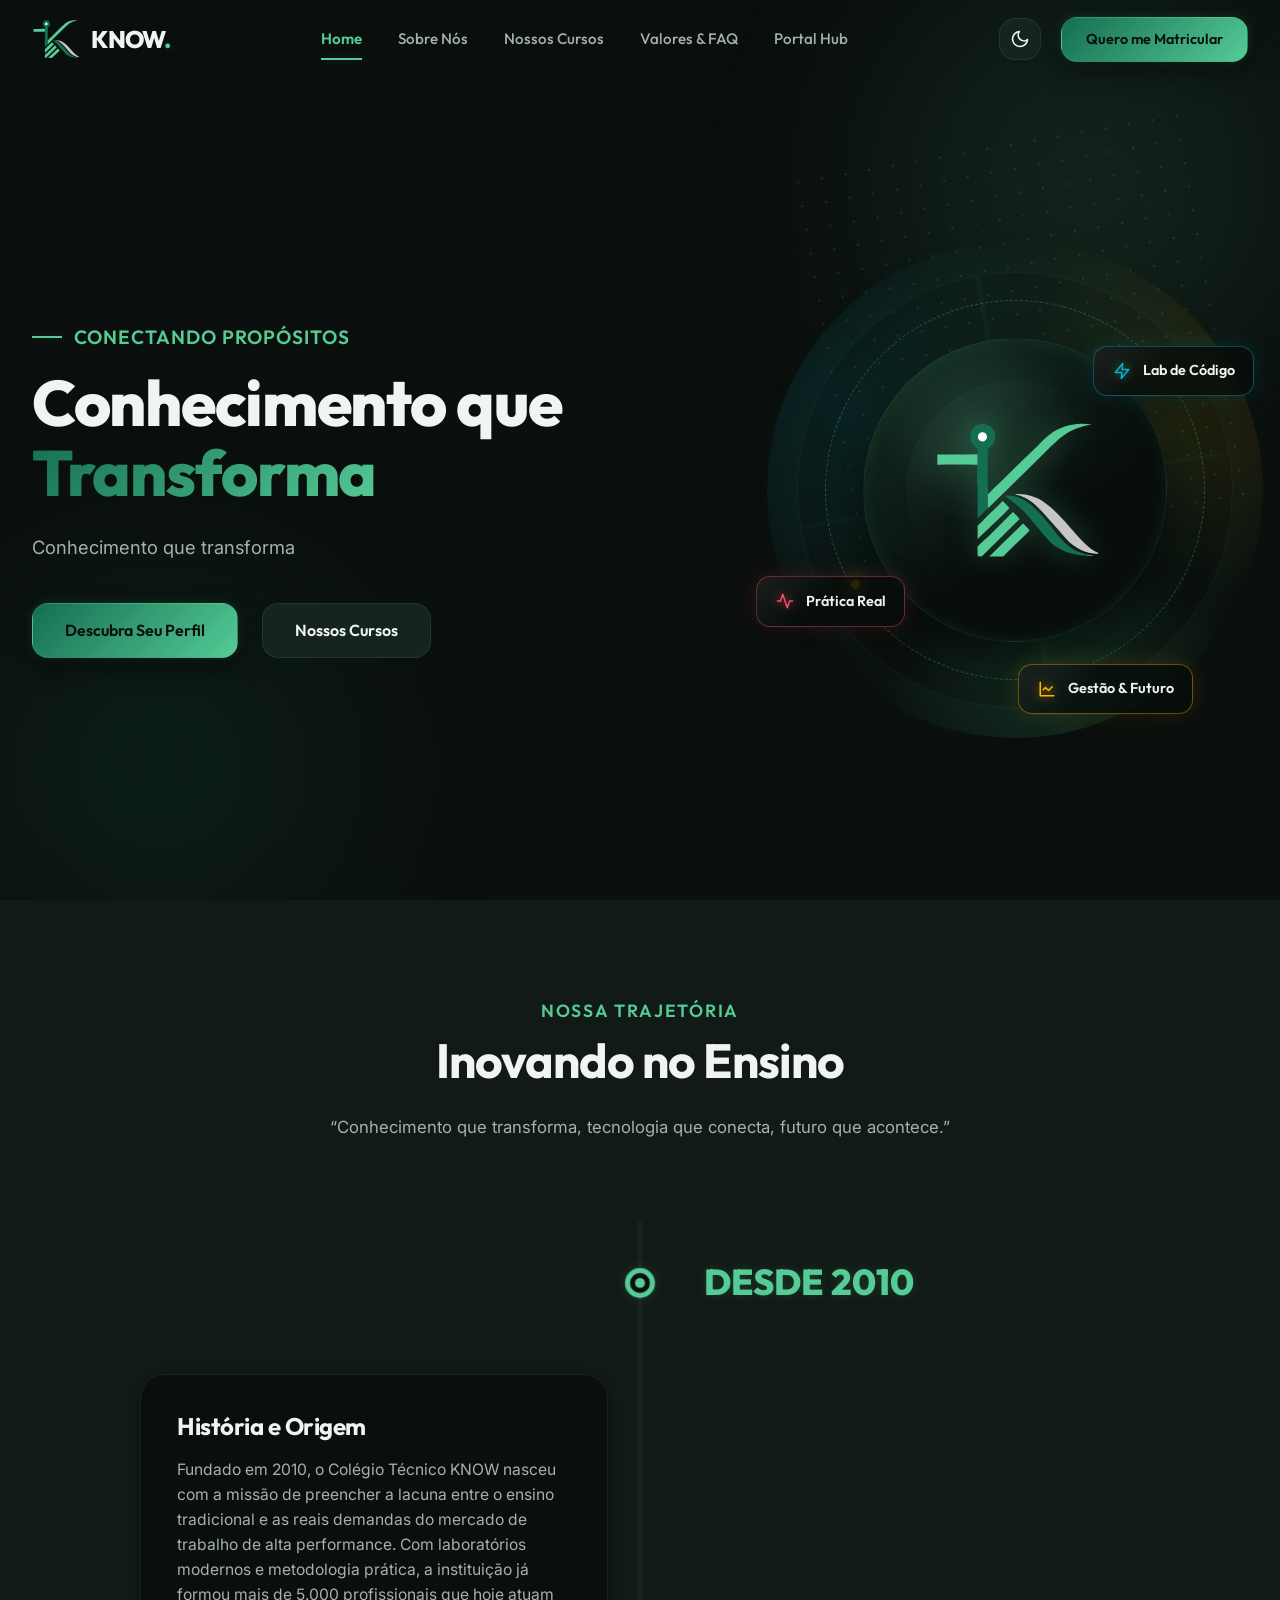
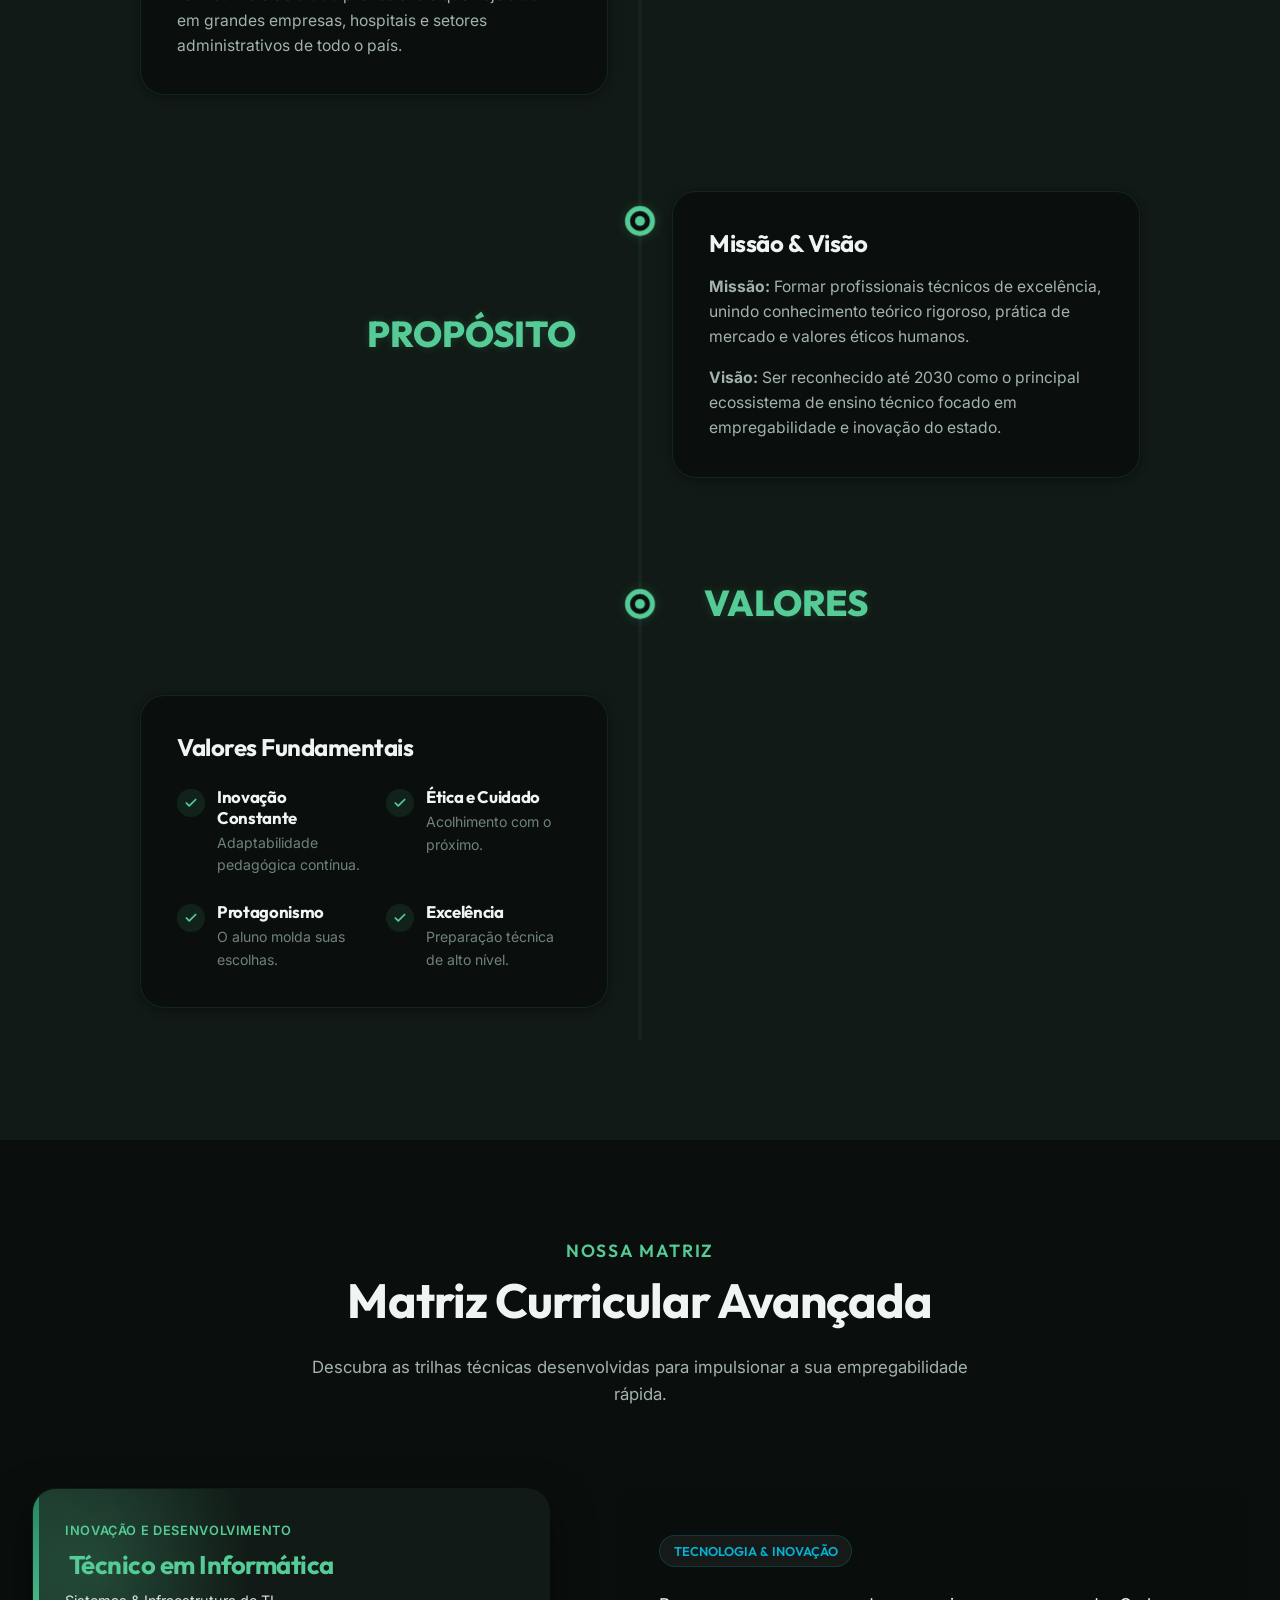
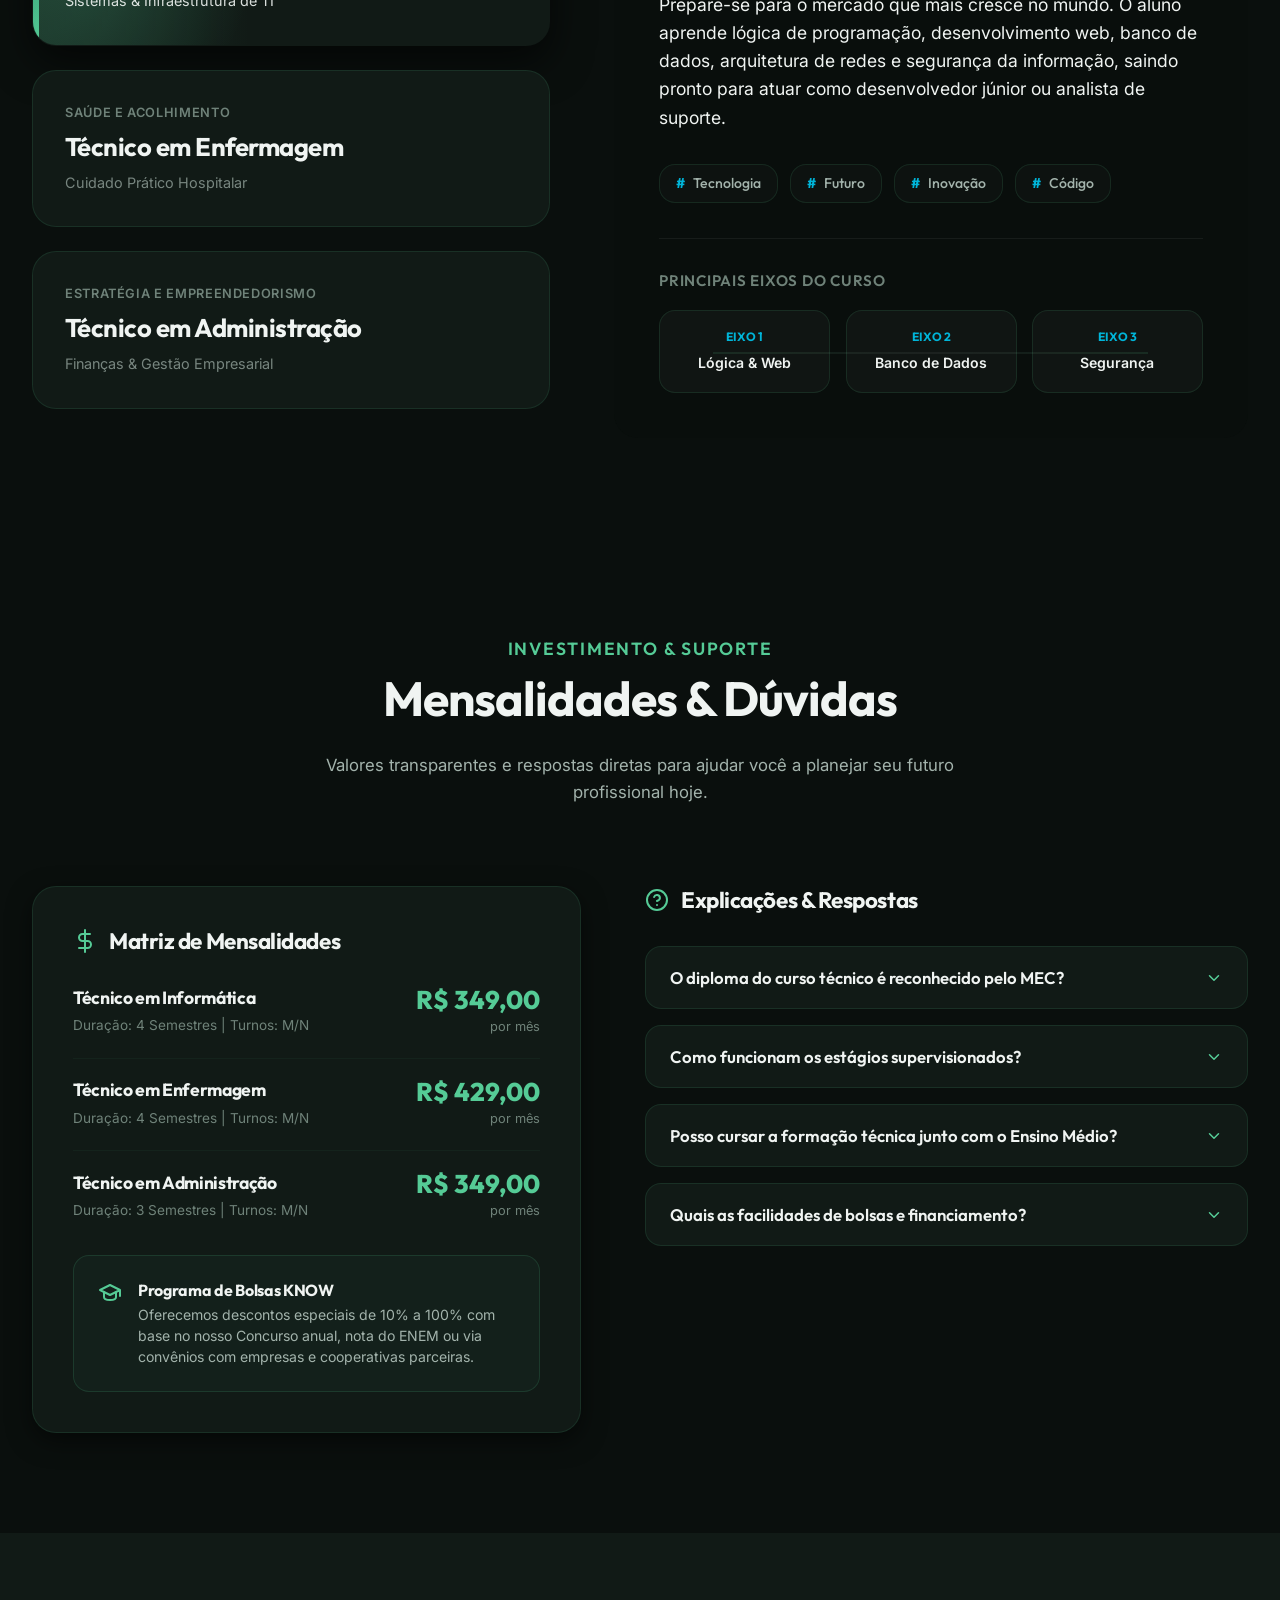
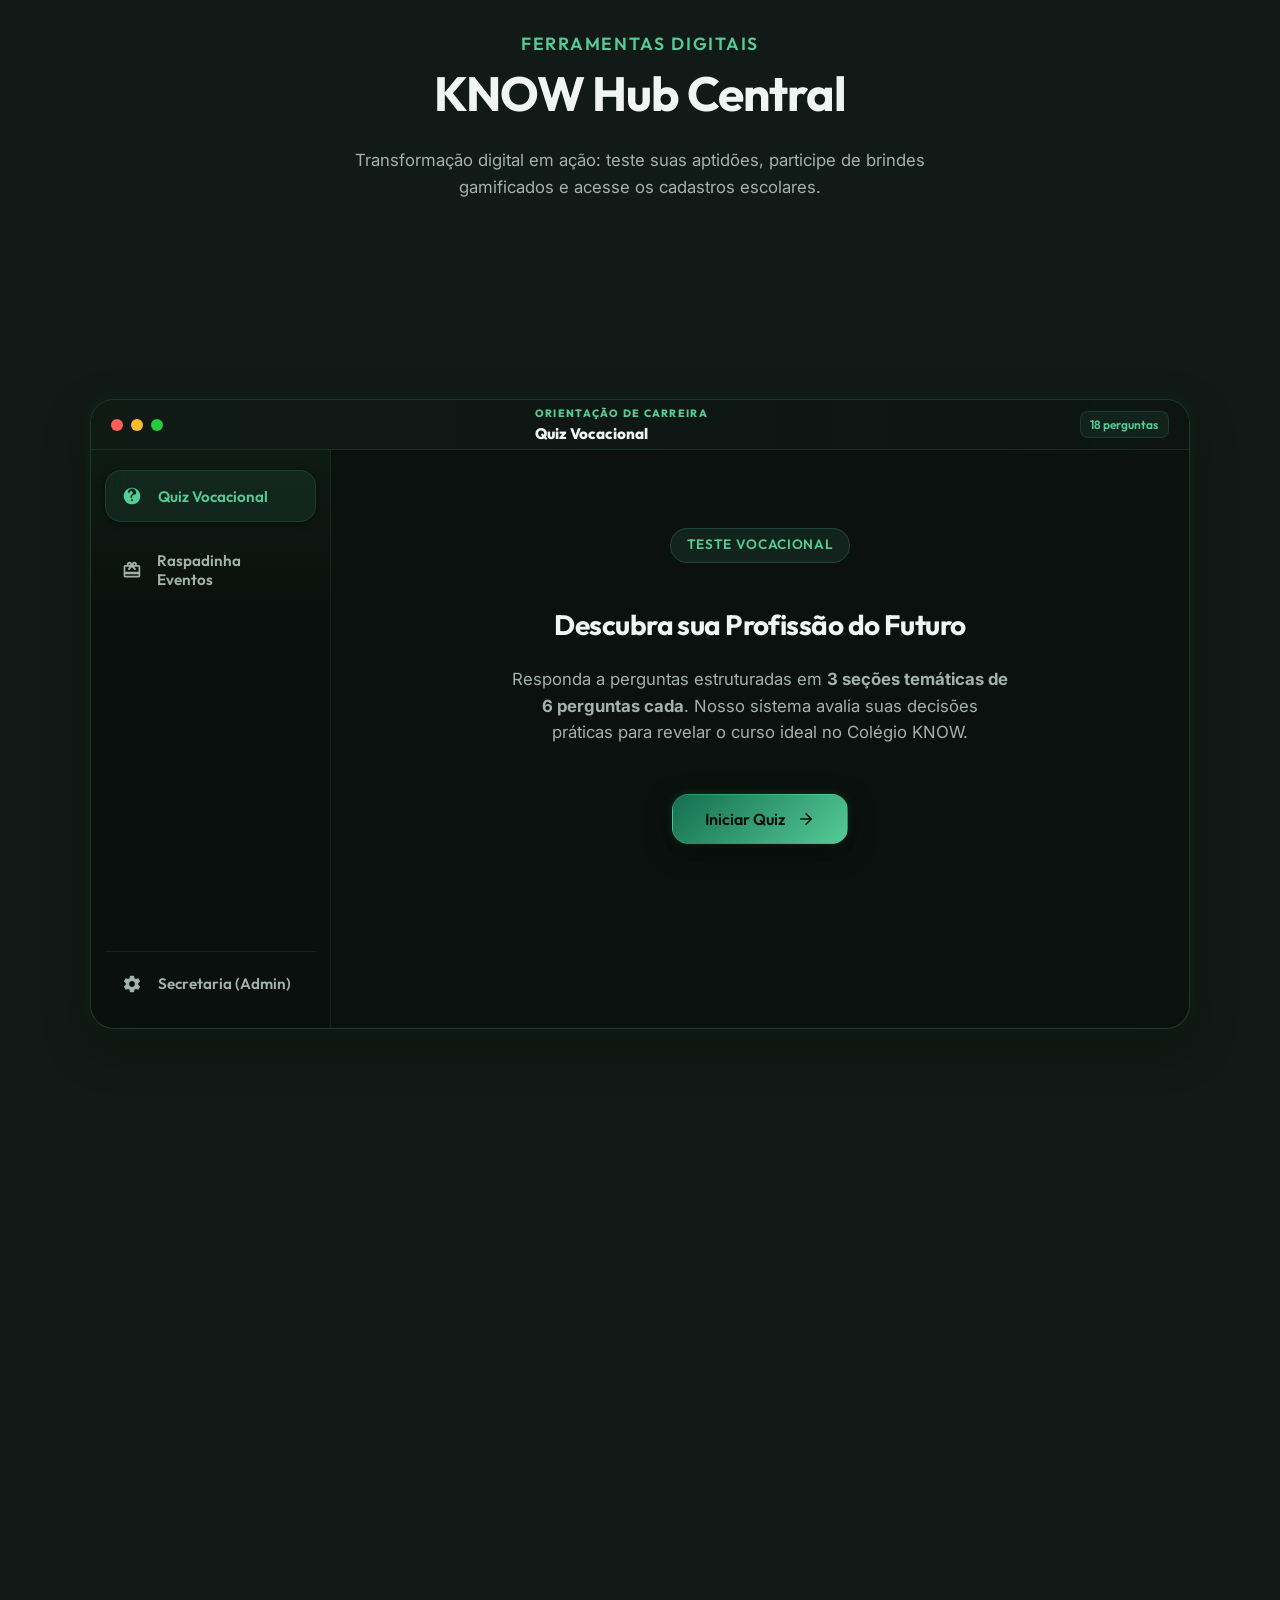
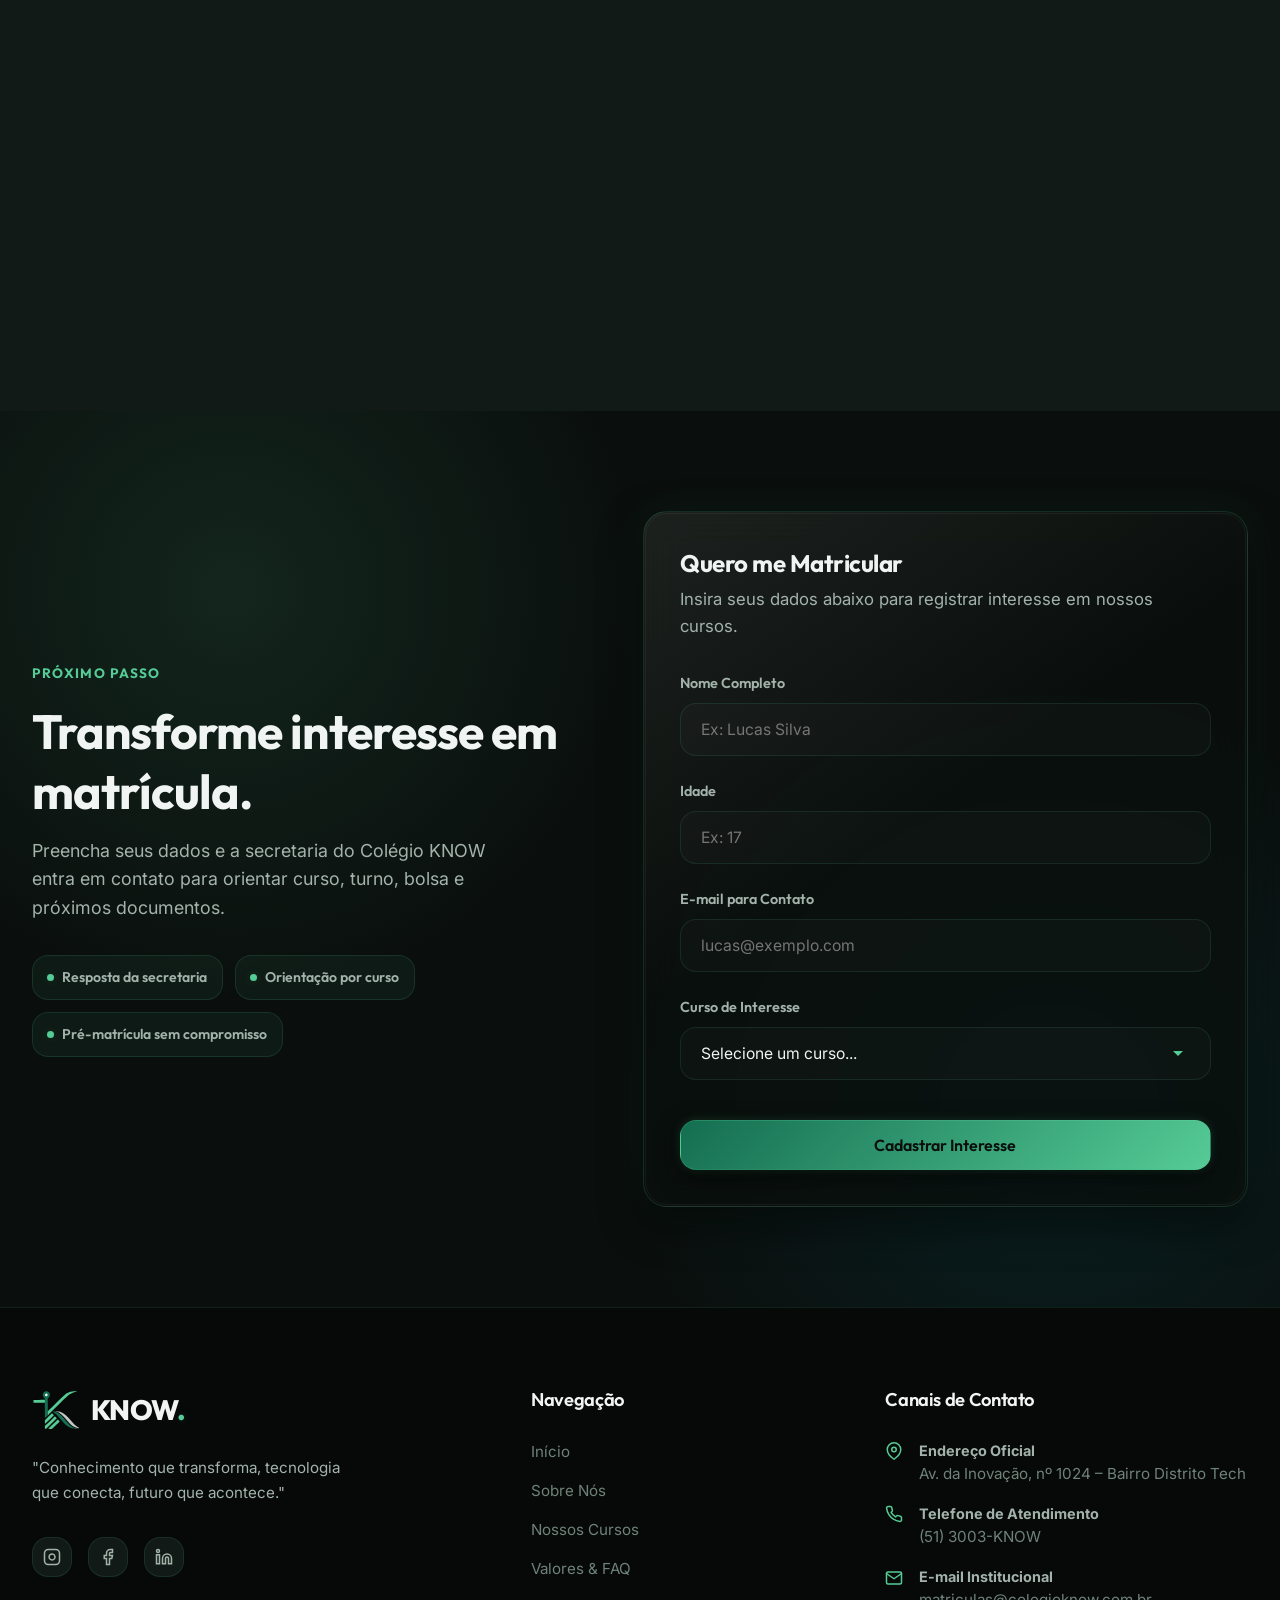
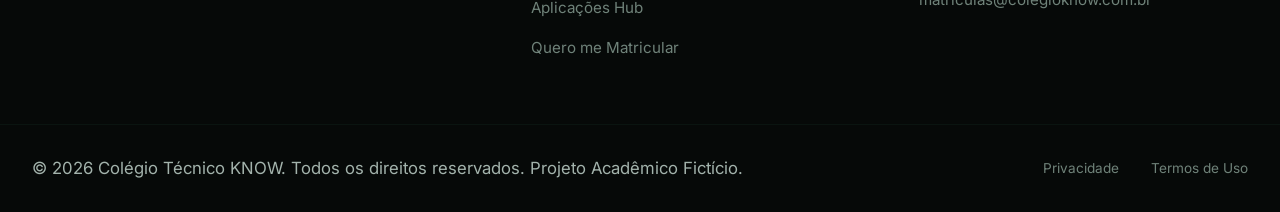
==== index.html @ 7f768388 "All working" ====
<!DOCTYPE html>
<html lang="pt-BR" data-theme="dark">
<head>
  <meta charset="UTF-8">
  <meta name="viewport" content="width=device-width, initial-scale=1.0">
  <meta name="description" content="Colégio Técnico KNOW - Conhecimento que transforma, tecnologia que conecta, futuro que acontece. Cursos técnicos em Informática, Enfermagem e Administração.">
  <link rel="icon" type="image/x-icon" href="/assets/logo-icon.svg">
  <title>Colégio Técnico KNOW | Ensino Técnico de Alta Performance</title>
  
  <!-- CSS Stylesheets -->
  <link rel="stylesheet" href="css/variables.css">
  <link rel="stylesheet" href="css/base.css">
  <link rel="stylesheet" href="css/layout.css">
  <link rel="stylesheet" href="css/courses.css">
  <link rel="stylesheet" href="css/widgets.css">
  <link rel="stylesheet" href="css/admin.css">

  <!-- Core Page Animation Helpers -->
  <style>
    /* Global scroll animation visibility utilities */
    .animate-in {
      opacity: 0;
      transform:
        translate3d(var(--reveal-x, 0), var(--reveal-y, 22px), 0)
        scale(var(--reveal-scale, 0.985));
      filter: blur(var(--reveal-blur, 5px));
      transition:
        opacity 0.85s cubic-bezier(0.16, 1, 0.3, 1),
        transform 0.85s cubic-bezier(0.16, 1, 0.3, 1),
        filter 0.85s cubic-bezier(0.16, 1, 0.3, 1);
      transition-delay: var(--reveal-delay, 0s);
      will-change: opacity, transform, filter;
    }
    .animate-in.fade-visible {
      opacity: 1;
      transform: translate3d(0, 0, 0) scale(1);
      filter: blur(0);
    }

    .courses-header,
    .finance-header,
    .hub-header,
    .about-header {
      --reveal-y: 18px;
      --reveal-blur: 4px;
    }

    .courses-nav-list,
    .tuition-card {
      --reveal-x: -26px;
      --reveal-y: 10px;
      --reveal-delay: 0.08s;
    }

    .courses-display,
    .faq-wrapper {
      --reveal-x: 26px;
      --reveal-y: 10px;
      --reveal-delay: 0.16s;
      --reveal-scale: 0.975;
    }

    .dashboard-window {
      --reveal-y: 32px;
      --reveal-scale: 0.975;
      --reveal-delay: 0.12s;
    }

    .enrollment-copy {
      --reveal-x: -24px;
      --reveal-y: 12px;
    }

    .enrollment-card {
      --reveal-x: 24px;
      --reveal-y: 12px;
      --reveal-delay: 0.12s;
      --reveal-scale: 0.975;
    }

    .fade-visible.courses-nav-list .courses-nav-item,
    .fade-visible.faq-wrapper .faq-item,
    .fade-visible.tuition-card .tuition-item,
    .fade-visible.dashboard-window .sidebar-btn {
      animation: revealChildItem 0.72s cubic-bezier(0.16, 1, 0.3, 1) both;
    }

    .fade-visible.courses-nav-list .courses-nav-item:nth-child(2),
    .fade-visible.faq-wrapper .faq-item:nth-of-type(2),
    .fade-visible.tuition-card .tuition-item:nth-child(2),
    .fade-visible.dashboard-window .sidebar-btn:nth-child(2) {
      animation-delay: 0.08s;
    }

    .fade-visible.courses-nav-list .courses-nav-item:nth-child(3),
    .fade-visible.faq-wrapper .faq-item:nth-of-type(3),
    .fade-visible.tuition-card .tuition-item:nth-child(3),
    .fade-visible.dashboard-window .sidebar-btn:nth-child(3) {
      animation-delay: 0.16s;
    }

    .fade-visible.faq-wrapper .faq-item:nth-of-type(4),
    .fade-visible.dashboard-window .sidebar-btn:nth-child(4) {
      animation-delay: 0.24s;
    }

    .fade-visible.tuition-card .scholarship-box,
    .fade-visible.dashboard-window .dashboard-canvas {
      animation: revealChildPanel 0.78s cubic-bezier(0.16, 1, 0.3, 1) 0.2s both;
    }

    @keyframes revealChildItem {
      from {
        opacity: 0;
        transform: translateY(14px);
        filter: blur(3px);
      }
      to {
        opacity: 1;
        transform: translateY(0);
        filter: blur(0);
      }
    }

    @keyframes revealChildPanel {
      from {
        opacity: 0;
        transform: translateY(18px) scale(0.985);
        filter: blur(4px);
      }
      to {
        opacity: 1;
        transform: translateY(0) scale(1);
        filter: blur(0);
      }
    }

    @media (prefers-reduced-motion: reduce) {
      .animate-in,
      .fade-visible.courses-nav-list .courses-nav-item,
      .fade-visible.faq-wrapper .faq-item,
      .fade-visible.tuition-card .tuition-item,
      .fade-visible.dashboard-window .sidebar-btn,
      .fade-visible.tuition-card .scholarship-box,
      .fade-visible.dashboard-window .dashboard-canvas {
        animation: none;
        transition: none;
        opacity: 1;
        transform: none;
        filter: none;
      }
    }
    
    /* Global course panel transition styling */
    .course-pane {
      display: none;
    }
    .course-pane.active {
      display: flex;
    }
  </style>
</head>
<body>

  <!-- ==========================================================================
       HEADER & NAVIGATION
       ========================================================================== -->
  <header class="header" id="main-header">
    <div class="container">
      <a class="logo" href="#home" id="nav-brand-logo">
        <img src="assets/logo-icon.svg" alt="Ícone Colégio KNOW" id="logo-icon-img">
        <span class="logo-text">KNOW<span>.</span></span>
      </a>
      
      <!-- Mobile menu trigger -->
      <div class="menu-btn" id="menu-btn" aria-label="Abrir Menu">
        <span></span>
        <span></span>
        <span></span>
      </div>

      <nav class="nav-menu" id="nav-menu">
        <a class="nav-link active" href="#home" id="link-home">Home</a>
        <a class="nav-link" href="#sobre" id="link-sobre">Sobre Nós</a>
        <a class="nav-link" href="#cursos" id="link-cursos">Nossos Cursos</a>
        <a class="nav-link" href="#financeiro" id="link-financeiro">Valores & FAQ</a>
        <a class="nav-link" href="#hub" id="link-hub">Portal Hub</a>
      </nav>

      <div class="nav-actions">
        <button class="theme-toggle" id="theme-toggle" title="Alternar Tema" aria-label="Alternar Tema Escuro e Claro">
          <!-- Sun Icon -->
          <svg class="sun-icon" width="20" height="20" viewBox="0 0 24 24" fill="none" stroke="currentColor" stroke-width="2" stroke-linecap="round" stroke-linejoin="round"><circle cx="12" cy="12" r="5"></circle><line x1="12" y1="1" x2="12" y2="3"></line><line x1="12" y1="21" x2="12" y2="23"></line><line x1="4.22" y1="4.22" x2="5.64" y2="5.64"></line><line x1="18.36" y1="18.36" x2="19.78" y2="19.78"></line><line x1="1" y1="12" x2="3" y2="12"></line><line x1="21" y1="12" x2="23" y2="12"></line><line x1="4.22" y1="19.78" x2="5.64" y2="18.36"></line><line x1="18.36" y1="5.64" x2="19.78" y2="4.22"></line></svg>
          <!-- Moon Icon -->
          <svg class="moon-icon" width="20" height="20" viewBox="0 0 24 24" fill="none" stroke="currentColor" stroke-width="2" stroke-linecap="round" stroke-linejoin="round"><path d="M21 12.79A9 9 0 1 1 11.21 3 7 7 0 0 0 21 12.79z"></path></svg>
        </button>
        <a class="btn btn-primary" href="#matricula" id="btn-header-cta" style="padding: 0.65rem 1.5rem; font-size: 0.9rem;">
          <span>Quero me Matricular</span>
        </a>
      </div>
    </div>
  </header>

  <main>
    <!-- ==========================================================================
         HOME (HERO BANNER)
         ========================================================================== -->
    <section class="hero-section" id="home">
      <div class="hero-bg">
        <div class="hero-glow-1"></div>
        <div class="hero-glow-2"></div>
        <div class="hero-grid"></div>
      </div>

      <div class="container hero-container">
        <div class="hero-content">
          <div class="hero-slogan">CONECTANDO PROPÓSITOS</div>
          <h1 class="hero-title">
            Conhecimento que <span class="text-gradient">Transforma</span>
          </h1>
          <p class="hero-description">
            <span id="hero-typing-text">Conhecimento que transforma...</span>
          </p>
          <div class="hero-actions">
            <a class="btn btn-primary" href="#hub" id="hero-btn-primary">
              <span>Descubra Seu Perfil</span>
            </a>
            <a class="btn btn-secondary" href="#cursos" id="hero-btn-secondary">
              <span>Nossos Cursos</span>
            </a>
          </div>
        </div>

        <div class="hero-graphic">
          <div class="hero-graphic-shell">
            <div class="hero-orbit-ring ring-outer"></div>
            <div class="hero-orbit-ring ring-inner"></div>
            <span class="hero-orbit-dot dot-3"></span>
            <div class="hero-graphic-circle"></div>
            <div class="hero-graphic-core">
              <img src="assets/logo-icon.svg" alt="Símbolo Colégio KNOW" id="hero-core-logo">
            </div>
            <!-- Floating Tech tags -->
            <div class="hero-floating-badge badge-1">
              <svg width="18" height="18" viewBox="0 0 24 24" fill="none" stroke="var(--brand-mint)" stroke-width="2" stroke-linecap="round" stroke-linejoin="round" style="filter: drop-shadow(0 0 4px rgba(85,203,150,0.5))"><polygon points="13 2 3 14 12 14 11 22 21 10 12 10 13 2"></polygon></svg>
              <span>Lab de Código</span>
            </div>
            <div class="hero-floating-badge badge-2">
              <svg width="18" height="18" viewBox="0 0 24 24" fill="none" stroke="var(--theme-enferm)" stroke-width="2" stroke-linecap="round" stroke-linejoin="round"><path d="M22 12h-4l-3 9L9 3l-3 9H2"></path></svg>
              <span>Prática Real</span>
            </div>
            <div class="hero-floating-badge badge-3">
              <svg width="18" height="18" viewBox="0 0 24 24" fill="none" stroke="var(--theme-admin)" stroke-width="2" stroke-linecap="round" stroke-linejoin="round"><path d="M3 3v18h18"></path><path d="m19 9-5 5-4-4-3 3"></path></svg>
              <span>Gestão & Futuro</span>
            </div>
          </div>
        </div>
      </div>
    </section>

    <!-- ==========================================================================
         SOBRE NÓS (HISTORY & VALUES STORYTELLING TIMELINE)
         ========================================================================== -->
    <section class="about-section section-padding" id="sobre">
      <div class="container">
        <div class="about-header animate-in">
          <h2><span>Nossa Trajetória</span>Inovando no Ensino</h2>
          <p>“Conhecimento que transforma, tecnologia que conecta, futuro que acontece.”</p>
        </div>

        <div class="storytelling-container" id="storytelling-container">
          <!-- Neon visual tracking track line -->
          <div class="storytelling-line"></div>
          <div class="storytelling-line-progress" id="storytelling-progress"></div>

          <!-- Chapter 1: História -->
          <div class="story-chapter">
            <div class="story-meta">
              <div class="story-date">DESDE 2010</div>
            </div>
            <div class="story-node"></div>
            <div class="story-content-box">
              <h3 class="story-title">História e Origem</h3>
              <p class="story-desc">Fundado em 2010, o Colégio Técnico KNOW nasceu com a missão de preencher a lacuna entre o ensino tradicional e as reais demandas do mercado de trabalho de alta performance. Com laboratórios modernos e metodologia prática, a instituição já formou mais de 5.000 profissionais que hoje atuam em grandes empresas, hospitais e setores administrativos de todo o país.</p>
            </div>
          </div>

          <!-- Chapter 2: Missão & Visão -->
          <div class="story-chapter">
            <div class="story-meta">
              <div class="story-date">PROPÓSITO</div>
            </div>
            <div class="story-node"></div>
            <div class="story-content-box">
              <h3 class="story-title">Missão & Visão</h3>
              <p class="story-desc" style="margin-bottom: 1rem;"><strong>Missão:</strong> Formar profissionais técnicos de excelência, unindo conhecimento teórico rigoroso, prática de mercado e valores éticos humanos.</p>
              <p class="story-desc"><strong>Visão:</strong> Ser reconhecido até 2030 como o principal ecossistema de ensino técnico focado em empregabilidade e inovação do estado.</p>
            </div>
          </div>

          <!-- Chapter 3: Valores -->
          <div class="story-chapter">
            <div class="story-meta">
              <div class="story-date">VALORES</div>
            </div>
            <div class="story-node"></div>
            <div class="story-content-box">
              <h3 class="story-title">Valores Fundamentais</h3>
              <div class="values-grid">
                <div class="value-item">
                  <div class="value-icon">
                    <svg width="14" height="14" viewBox="0 0 24 24" fill="none" stroke="currentColor" stroke-width="3" stroke-linecap="round" stroke-linejoin="round"><polyline points="20 6 9 17 4 12"></polyline></svg>
                  </div>
                  <div>
                    <h4>Inovação Constante</h4>
                    <p>Adaptabilidade pedagógica contínua.</p>
                  </div>
                </div>
                <div class="value-item">
                  <div class="value-icon">
                    <svg width="14" height="14" viewBox="0 0 24 24" fill="none" stroke="currentColor" stroke-width="3" stroke-linecap="round" stroke-linejoin="round"><polyline points="20 6 9 17 4 12"></polyline></svg>
                  </div>
                  <div>
                    <h4>Ética e Cuidado</h4>
                    <p>Acolhimento com o próximo.</p>
                  </div>
                </div>
                <div class="value-item">
                  <div class="value-icon">
                    <svg width="14" height="14" viewBox="0 0 24 24" fill="none" stroke="currentColor" stroke-width="3" stroke-linecap="round" stroke-linejoin="round"><polyline points="20 6 9 17 4 12"></polyline></svg>
                  </div>
                  <div>
                    <h4>Protagonismo</h4>
                    <p>O aluno molda suas escolhas.</p>
                  </div>
                </div>
                <div class="value-item">
                  <div class="value-icon">
                    <svg width="14" height="14" viewBox="0 0 24 24" fill="none" stroke="currentColor" stroke-width="3" stroke-linecap="round" stroke-linejoin="round"><polyline points="20 6 9 17 4 12"></polyline></svg>
                  </div>
                  <div>
                    <h4>Excelência</h4>
                    <p>Preparação técnica de alto nível.</p>
                  </div>
                </div>
              </div>
            </div>
          </div>
        </div>
      </div>
    </section>

    <!-- ==========================================================================
         NOSSOS CURSOS (INTERACTIVE ASYMMETRIC SPLIT SHOWCASE)
         ========================================================================== -->
    <section class="courses-section section-padding" id="cursos">
      <div class="container">
        <div class="courses-header animate-in">
          <h2><span>Nossa Matriz</span>Matriz Curricular Avançada</h2>
          <p>Descubra as trilhas técnicas desenvolvidas para impulsionar a sua empregabilidade rápida.</p>
        </div>

        <div class="courses-showcase">
          <!-- Course Selection Navigator (Left) -->
          <ul class="courses-nav-list animate-in">
            <li class="courses-nav-item active" data-target="pane-informatic" id="nav-item-info">
              <span class="courses-nav-tag">Inovação e Desenvolvimento</span>
              <h3 class="courses-nav-title">Técnico em Informática</h3>
              <span class="courses-nav-focus">Sistemas & Infraestrutura de TI</span>
            </li>
            <li class="courses-nav-item" data-target="pane-nursing" id="nav-item-nursing">
              <span class="courses-nav-tag">Saúde e Acolhimento</span>
              <h3 class="courses-nav-title">Técnico em Enfermagem</h3>
              <span class="courses-nav-focus">Cuidado Prático Hospitalar</span>
            </li>
            <li class="courses-nav-item" data-target="pane-admin" id="nav-item-admin">
              <span class="courses-nav-tag">Estratégia e Empreendedorismo</span>
              <h3 class="courses-nav-title">Técnico em Administração</h3>
              <span class="courses-nav-focus">Finanças & Gestão Empresarial</span>
            </li>
          </ul>

          <!-- Course Details Dynamic Screen (Right) -->
          <div class="courses-display animate-in">
            <!-- Pane 1: Informática -->
            <div class="course-pane pane-informatic active" id="pane-informatic">
              <div class="pane-card">
                <span class="pane-badge">TECNOLOGIA & INOVAÇÃO</span>
                <p class="pane-desc">Prepare-se para o mercado que mais cresce no mundo. O aluno aprende lógica de programação, desenvolvimento web, banco de dados, arquitetura de redes e segurança da informação, saindo pronto para atuar como desenvolvedor júnior ou analista de suporte.</p>
                
                <div class="pane-keywords">
                  <span class="keyword-tag">Tecnologia</span>
                  <span class="keyword-tag">Futuro</span>
                  <span class="keyword-tag">Inovação</span>
                  <span class="keyword-tag">Código</span>
                </div>

                <div class="curriculum-map">
                  <h4 class="curriculum-title">Principais Eixos do Curso</h4>
                  <div class="curriculum-steps">
                    <div class="curriculum-step">
                      <span class="step-num">Eixo 1</span>
                      <span class="step-name">Lógica & Web</span>
                    </div>
                    <div class="curriculum-step">
                      <span class="step-num">Eixo 2</span>
                      <span class="step-name">Banco de Dados</span>
                    </div>
                    <div class="curriculum-step">
                      <span class="step-num">Eixo 3</span>
                      <span class="step-name">Segurança</span>
                    </div>
                  </div>
                </div>
              </div>
            </div>

            <!-- Pane 2: Enfermagem -->
            <div class="course-pane pane-nursing" id="pane-nursing">
              <div class="pane-card">
                <span class="pane-badge">SAÚDE & CUIDADO</span>
                <p class="pane-desc">Formação técnica completa voltada para o cuidado e bem-estar do paciente. Com aulas práticas em laboratórios de última geração simulando ambientes hospitalares, o aluno aprende procedimentos de enfermagem, primeiros socorros, administração de medicamentos e biossegurança.</p>
                
                <div class="pane-keywords">
                  <span class="keyword-tag">Saúde</span>
                  <span class="keyword-tag">Cuidado</span>
                  <span class="keyword-tag">Confiança</span>
                  <span class="keyword-tag">Humanidade</span>
                </div>

                <div class="curriculum-map">
                  <h4 class="curriculum-title">Principais Eixos do Curso</h4>
                  <div class="curriculum-steps">
                    <div class="curriculum-step">
                      <span class="step-num">Eixo 1</span>
                      <span class="step-name">Fundamentos</span>
                    </div>
                    <div class="curriculum-step">
                      <span class="step-num">Eixo 2</span>
                      <span class="step-name">Enfermagem Clínica</span>
                    </div>
                    <div class="curriculum-step">
                      <span class="step-num">Eixo 3</span>
                      <span class="step-name">Prática Hospitalar</span>
                    </div>
                  </div>
                </div>
              </div>
            </div>

            <!-- Pane 3: Administração -->
            <div class="course-pane pane-admin" id="pane-admin">
              <div class="pane-card">
                <span class="pane-badge">GESTÃO & LIDERANÇA</span>
                <p class="pane-desc">O alicerce de qualquer empresa de sucesso. O curso capacita o aluno para gerenciar processos administrativos, planejar estratégias de marketing, controlar fluxo de caixa, coordenar equipes e desenvolver o espírito empreendedor para criar seu próprio negócio.</p>
                
                <div class="pane-keywords">
                  <span class="keyword-tag">Liderança</span>
                  <span class="keyword-tag">Estratégia</span>
                  <span class="keyword-tag">Organização</span>
                  <span class="keyword-tag">Finanças</span>
                </div>

                <div class="curriculum-map">
                  <h4 class="curriculum-title">Principais Eixos do Curso</h4>
                  <div class="curriculum-steps">
                    <div class="curriculum-step">
                      <span class="step-num">Eixo 1</span>
                      <span class="step-name">Empreendedorismo</span>
                    </div>
                    <div class="curriculum-step">
                      <span class="step-num">Eixo 2</span>
                      <span class="step-name">Finanças & Controles</span>
                    </div>
                    <div class="curriculum-step">
                      <span class="step-num">Eixo 3</span>
                      <span class="step-name">Gestão Estratégica</span>
                    </div>
                  </div>
                </div>
              </div>
            </div>
          </div>
        </div>
      </div>
    </section>

    <!-- ==========================================================================
         TUITION & FAQ SECTION (MENSALIDADES E EXPLICAÇÕES)
         ========================================================================== -->
    <section class="finance-section section-padding" id="financeiro">
      <div class="container">
        <div class="finance-header animate-in">
          <h2><span>Investimento & Suporte</span>Mensalidades & Dúvidas</h2>
          <p>Valores transparentes e respostas diretas para ajudar você a planejar seu futuro profissional hoje.</p>
        </div>

        <div class="finance-container">
          <!-- Left: Tuition & Scholarships info -->
          <div class="tuition-card animate-in">
            <h3 class="tuition-title">
              <svg width="24" height="24" viewBox="0 0 24 24" fill="none" stroke="var(--brand-mint)" stroke-width="2" stroke-linecap="round" stroke-linejoin="round"><line x1="12" y1="1" x2="12" y2="23"></line><path d="M17 5H9.5a3.5 3.5 0 0 0 0 7h5a3.5 3.5 0 0 1 0 7H6"></path></svg>
              <span>Matriz de Mensalidades</span>
            </h3>
            
            <div class="tuition-list">
              <div class="tuition-item">
                <div class="tuition-item-info">
                  <h4>Técnico em Informática</h4>
                  <span>Duração: 4 Semestres | Turnos: M/N</span>
                </div>
                <div class="tuition-price">
                  <span class="tuition-value">R$ 349,00</span>
                  <span class="tuition-period">por mês</span>
                </div>
              </div>

              <div class="tuition-item">
                <div class="tuition-item-info">
                  <h4>Técnico em Enfermagem</h4>
                  <span>Duração: 4 Semestres | Turnos: M/N</span>
                </div>
                <div class="tuition-price">
                  <span class="tuition-value">R$ 429,00</span>
                  <span class="tuition-period">por mês</span>
                </div>
              </div>

              <div class="tuition-item">
                <div class="tuition-item-info">
                  <h4>Técnico em Administração</h4>
                  <span>Duração: 3 Semestres | Turnos: M/N</span>
                </div>
                <div class="tuition-price">
                  <span class="tuition-value">R$ 349,00</span>
                  <span class="tuition-period">por mês</span>
                </div>
              </div>
            </div>

            <!-- Scholarship Box -->
            <div class="scholarship-box">
              <div class="scholarship-icon" style="color: var(--brand-mint)">
                <svg width="24" height="24" viewBox="0 0 24 24" fill="none" stroke="currentColor" stroke-width="2" stroke-linecap="round" stroke-linejoin="round"><path d="M22 10v6M2 10l10-5 10 5-10 5z"></path><path d="M6 12v5c0 2 2 3 6 3s6-1 6-3v-5"></path></svg>
              </div>
              <div class="scholarship-text">
                <h5>Programa de Bolsas KNOW</h5>
                <p>Oferecemos descontos especiais de 10% a 100% com base no nosso Concurso anual, nota do ENEM ou via convênios com empresas e cooperativas parceiras.</p>
              </div>
            </div>
          </div>

          <!-- Right: Interactive Accordion FAQ -->
          <div class="faq-wrapper animate-in">
            <h3 class="faq-title">
              <svg width="24" height="24" viewBox="0 0 24 24" fill="none" stroke="var(--brand-mint)" stroke-width="2" stroke-linecap="round" stroke-linejoin="round"><circle cx="12" cy="12" r="10"></circle><path d="M9.09 9a3 3 0 0 1 5.83 1c0 2-3 3-3 3"></path><line x1="12" y1="17" x2="12.01" y2="17"></line></svg>
              <span>Explicações & Respostas</span>
            </h3>

            <div class="faq-item">
              <button class="faq-trigger">
                <span>O diploma do curso técnico é reconhecido pelo MEC?</span>
                <svg class="faq-icon-arrow" width="18" height="18" viewBox="0 0 24 24" fill="none" stroke="currentColor" stroke-width="2" stroke-linecap="round" stroke-linejoin="round"><polyline points="6 9 12 15 18 9"></polyline></svg>
              </button>
              <div class="faq-content">
                <div class="faq-content-inner">
                  <p>Sim! Todos os cursos do Colégio Técnico KNOW são 100% autorizados e devidamente credenciados perante os órgãos estaduais de educação e o MEC. Nossos diplomas possuem validade nacional plena para fins profissionais e acadêmicos.</p>
                </div>
              </div>
            </div>

            <div class="faq-item">
              <button class="faq-trigger">
                <span>Como funcionam os estágios supervisionados?</span>
                <svg class="faq-icon-arrow" width="18" height="18" viewBox="0 0 24 24" fill="none" stroke="currentColor" stroke-width="2" stroke-linecap="round" stroke-linejoin="round"><polyline points="6 9 12 15 18 9"></polyline></svg>
              </button>
              <div class="faq-content">
                <div class="faq-content-inner">
                  <p>Mantemos parcerias e convênios formais com mais de 200 grandes empresas de tecnologia, hospitais de ponta e corporações locais. A escola auxilia na inserção rápida e faz a supervisão técnica completa para consolidar sua empregabilidade.</p>
                </div>
              </div>
            </div>

            <div class="faq-item">
              <button class="faq-trigger">
                <span>Posso cursar a formação técnica junto com o Ensino Médio?</span>
                <svg class="faq-icon-arrow" width="18" height="18" viewBox="0 0 24 24" fill="none" stroke="currentColor" stroke-width="2" stroke-linecap="round" stroke-linejoin="round"><polyline points="6 9 12 15 18 9"></polyline></svg>
              </button>
              <div class="faq-content">
                <div class="faq-content-inner">
                  <p>Com certeza! Nossa grade curricular e turnos flexíveis (matutino e noturno) foram estrategicamente estruturados para permitir que você estude em sua escola regular e concilie com o curso técnico simultaneamente, saindo formado em duas frentes.</p>
                </div>
              </div>
            </div>

            <div class="faq-item">
              <button class="faq-trigger">
                <span>Quais as facilidades de bolsas e financiamento?</span>
                <svg class="faq-icon-arrow" width="18" height="18" viewBox="0 0 24 24" fill="none" stroke="currentColor" stroke-width="2" stroke-linecap="round" stroke-linejoin="round"><polyline points="6 9 12 15 18 9"></polyline></svg>
              </button>
              <div class="faq-content">
                <div class="faq-content-inner">
                  <p>Além dos cupons instantâneos da nossa Raspadinha de Marketing (como descontos de 10% ou isenção da matrícula), você pode participar de provas de bolsas semestrais baseadas em mérito e usufruir de parcelamentos flexíveis sem juros.</p>
                </div>
              </div>
            </div>
          </div>
        </div>
      </div>
    </section>

    <!-- ==========================================================================
         HUB DE APLICAÇÕES INTERNAS (OS WINDOW STYLE DASHBOARD)
         ========================================================================== -->
    <section class="hub-section section-padding" id="hub">
      <div class="container">
        <div class="hub-header animate-in">
          <h2><span>Ferramentas Digitais</span>KNOW Hub Central</h2>
          <p>Transformação digital em ação: teste suas aptidões, participe de brindes gamificados e acesse os cadastros escolares.</p>
        </div>

        <div class="dashboard-pin-stage">
          <div class="dashboard-window animate-in" id="dashboard-window">
          <!-- OS Window Topbar -->
          <div class="window-bar">
            <div class="window-dots">
              <div class="window-dot red"></div>
              <div class="window-dot yellow"></div>
              <div class="window-dot green"></div>
            </div>
            <div class="window-title" id="window-title-text">
              <span class="window-title-kicker" id="window-title-kicker">KNOW Hub</span>
              <strong id="window-module-title">Quiz Vocacional</strong>
            </div>
            <div class="window-status" id="window-status">18 perguntas</div>
          </div>

          <!-- OS Window Body Grid -->
          <div class="window-body">
            <!-- Sidebar Navigation -->
            <aside class="dashboard-sidebar">
              <button class="sidebar-btn active" data-target="quiz-pane" data-title="Quiz Vocacional" data-kicker="Orientação de carreira" data-status="18 perguntas" id="sidebar-btn-quiz" aria-label="Quiz Vocacional">
                <svg viewBox="0 0 24 24"><path d="M12 2C6.48 2 2 6.48 2 12s4.48 10 10 10 10-4.48 10-10S17.52 2 12 2zm1 16h-2v-2h2v2zm1.07-7.75l-.9.92C12.45 11.9 12 12.5 12 14h-2v-.5c0-1.1.45-2.1 1.17-2.83l1.24-1.26c.37-.36.59-.86.59-1.41 0-1.1-.9-2-2-2s-2 .9-2 2H7c0-2.76 2.24-5 5-5s5 2.24 5 5c0 1.04-.42 1.99-1.07 2.25z"/></svg>
                <span>Quiz Vocacional</span>
              </button>
              
              <button class="sidebar-btn" data-target="scratch-pane" data-title="Raspadinha Eventos" data-kicker="Ativação presencial" data-status="Brindes KNOW" id="sidebar-btn-scratch" aria-label="Raspadinha Eventos">
                <svg viewBox="0 0 24 24"><path d="M20 6h-2.18c.11-.31.18-.65.18-1 0-1.66-1.34-3-3-3-1.05 0-1.96.54-2.5 1.35l-.5.67-.5-.68C10.96 2.54 10.05 2 9 2 7.34 2 6 3.34 6 5c0 .35.07.69.18 1H4c-1.11 0-1.99.89-1.99 2L2 19c0 1.11.89 2 2 2h16c1.11 0 2-.89 2-2V8c0-1.11-.89-2-2-2zm-5-2c.55 0 1 .45 1 1s-.45 1-1 1-1-.45-1-1 .45-1 1-1zM9 4c.55 0 1 .45 1 1s-.45 1-1 1-1-.45-1-1 .45-1 1-1zm11 15H4v-2h16v2zm0-5H4V8h5.08L7 10.83l1.41 1.42L12 8.67l3.59 3.58L17 10.83 14.92 8H20v6z"/></svg>
                <span>Raspadinha Eventos</span>
              </button>
              <button class="sidebar-btn sidebar-btn-admin" data-target="admin-pane" data-title="Secretaria" data-kicker="Painel administrativo" data-status="Leads em tempo real" id="sidebar-btn-admin" aria-label="Secretaria Admin">
                <svg viewBox="0 0 24 24"><path d="M19.43 12.98c.04-.32.07-.64.07-.98s-.03-.66-.07-.98l2.11-1.65c.19-.15.24-.42.12-.64l-2-3.46c-.12-.22-.39-.3-.61-.22l-2.49 1c-.52-.4-1.08-.73-1.69-.98l-.38-2.65C14.46 2.18 14.25 2 14 2h-4c-.25 0-.46.18-.49.42l-.38 2.65c-.61.25-1.17.59-1.69.98l-2.49-1c-.23-.09-.49 0-.61.22l-2 3.46c-.13.22-.07.49.12.64l2.11 1.65c-.04.32-.07.65-.07.98s.03.66.07.98l-2.11 1.65c-.19.15-.24.42-.12.64l2 3.46c.12.22.39.3.61.22l2.49-1c.52.4 1.08.73 1.69.98l.38 2.65c.03.24.24.42.49.42h4c.25 0 .46-.18.49-.42l.38-2.65c.61-.25 1.17-.59 1.69-.98l2.49 1c.23.09.49 0 .61-.22l2-3.46c.12-.22.07-.49-.12-.64l-2.11-1.65zM12 15.5c-1.93 0-3.5-1.57-3.5-3.5s1.57-3.5 3.5-3.5 3.5 1.57 3.5 3.5-1.57 3.5-3.5 3.5z"/></svg>
                <span>Secretaria (Admin)</span>
              </button>
            </aside>

            <!-- Main Widget Panel Canvas -->
            <main class="dashboard-canvas">
              
              <!-- Tab 1: Quiz Vocacional -->
              <div class="widget-pane active" id="quiz-pane">
                <div class="quiz-widget" id="quiz-app">
                  <!-- Generated Reactively via js/quiz.js -->
                </div>
              </div>

              <!-- Tab 2: Raspadinha -->
              <div class="widget-pane" id="scratch-pane">
                <div class="scratch-widget" id="scratch-card-app">
                  <!-- Generated Reactively via js/scratchcard.js -->
                </div>
              </div>

              <!-- Tab 3: Secretaria Admin View -->
              <div class="widget-pane" id="admin-pane">
                <div class="admin-widget" id="secretary-admin-panel">
                  
                  <!-- Stat totals grid -->
                  <div class="admin-stats">
                    <div class="stat-card stat-total">
                      <span class="stat-title">Total Leads</span>
                      <span class="stat-value" id="stat-total-val">0</span>
                    </div>
                    <div class="stat-card stat-info">
                      <span class="stat-title">Informática</span>
                      <span class="stat-value" id="stat-tech-val">0</span>
                    </div>
                    <div class="stat-card stat-enferm">
                      <span class="stat-title">Enfermagem</span>
                      <span class="stat-value" id="stat-enferm-val">0</span>
                    </div>
                    <div class="stat-card stat-admin">
                      <span class="stat-title">Administração</span>
                      <span class="stat-value" id="stat-admin-val">0</span>
                    </div>
                  </div>

                  <!-- Control bar filters -->
                  <div class="admin-controls">
                    <div class="admin-search-wrapper">
                      <input class="admin-search-input" id="admin-search" type="text" placeholder="Pesquisar por nome ou e-mail...">
                      <svg class="search-icon" viewBox="0 0 24 24" fill="none" stroke="currentColor" stroke-width="2"><circle cx="11" cy="11" r="8"></circle><line x1="21" y1="21" x2="16.65" y2="16.65"></line></svg>
                    </div>
                    
                    <select class="admin-filter-select" id="admin-filter">
                      <option value="all">Todos os Cursos</option>
                      <option value="Técnico em Informática">Técnico em Informática</option>
                      <option value="Técnico em Enfermagem">Técnico em Enfermagem</option>
                      <option value="Técnico em Administração">Técnico em Administração</option>
                    </select>

                    <div class="admin-actions">
                      <button class="btn btn-secondary" id="btn-admin-export" style="padding: 0.65rem 1.25rem; font-size: 0.85rem; gap: 0.5rem">
                        <svg width="16" height="16" viewBox="0 0 24 24" fill="none" stroke="currentColor" stroke-width="2" stroke-linecap="round" stroke-linejoin="round"><path d="M21 15v4a2 2 0 0 1-2 2H5a2 2 0 0 1-2-2v-4"></path><polyline points="7 10 12 15 17 10"></polyline><line x1="12" y1="15" x2="12" y2="3"></line></svg>
                        <span>Exportar JSON</span>
                      </button>
                    </div>
                  </div>

                  <!-- Data Table responsive layout -->
                  <div class="table-responsive">
                    <table class="admin-table">
                      <thead>
                        <tr>
                          <th>Nome</th>
                          <th>Idade</th>
                          <th>E-mail</th>
                          <th>Curso de Interesse</th>
                          <th>Brinde Conquistado</th>
                          <th>Ações</th>
                        </tr>
                      </thead>
                      <tbody id="admin-table-body">
                        <!-- Generated Reactively via js/leads.js -->
                      </tbody>
                    </table>
                  </div>

                </div>
              </div>

            </main>
          </div>
          </div>
        </div>
      </div>
    </section>

    <!-- ==========================================================================
         FINAL CTA / MATRÍCULA
         ========================================================================== -->
    <section class="enrollment-section section-padding" id="matricula">
      <div class="container enrollment-container">
        <div class="enrollment-copy animate-in">
          <span class="enrollment-eyebrow">Próximo passo</span>
          <h2>Transforme interesse em matrícula.</h2>
          <p>Preencha seus dados e a secretaria do Colégio KNOW entra em contato para orientar curso, turno, bolsa e próximos documentos.</p>
          <div class="enrollment-points">
            <span>Resposta da secretaria</span>
            <span>Orientação por curso</span>
            <span>Pré-matrícula sem compromisso</span>
          </div>
        </div>

        <div class="enrollment-card animate-in">
          <div class="leads-widget">
            <div class="leads-header">
              <h3>Quero me Matricular</h3>
              <p>Insira seus dados abaixo para registrar interesse em nossos cursos.</p>
            </div>
            <div class="leads-form-wrapper">
              <form class="leads-form" id="leads-capture-form" novalidate>
                <div class="form-group">
                  <label class="form-label" for="lead-name">Nome Completo</label>
                  <div class="input-wrapper">
                    <input class="form-input" id="lead-name" type="text" placeholder="Ex: Lucas Silva" required>
                  </div>
                  <span class="error-message"></span>
                </div>
                <div class="form-group">
                  <label class="form-label" for="lead-age">Idade</label>
                  <div class="input-wrapper">
                    <input class="form-input" id="lead-age" type="number" placeholder="Ex: 17" required>
                  </div>
                  <span class="error-message"></span>
                </div>
                <div class="form-group">
                  <label class="form-label" for="lead-email">E-mail para Contato</label>
                  <div class="input-wrapper">
                    <input class="form-input" id="lead-email" type="email" placeholder="lucas@exemplo.com" required>
                  </div>
                  <span class="error-message"></span>
                </div>
                <div class="form-group">
                  <label class="form-label" for="lead-course">Curso de Interesse</label>
                  <div class="input-wrapper">
                    <select class="form-input" id="lead-course" required>
                      <option value="" disabled selected hidden>Selecione um curso...</option>
                      <option value="Técnico em Informática">Técnico em Informática</option>
                      <option value="Técnico em Enfermagem">Técnico em Enfermagem</option>
                      <option value="Técnico em Administração">Técnico em Administração</option>
                      <option value="Orientação de Carreira">Orientação de Carreira</option>
                    </select>
                  </div>
                  <span class="error-message"></span>
                </div>
                <button class="btn btn-primary" type="submit" style="margin-top: 1rem;">
                  <span>Cadastrar Interesse</span>
                </button>
              </form>
            </div>
          </div>
        </div>
      </div>
    </section>
  </main>

  <!-- ==========================================================================
       FOOTER
       ========================================================================== -->
  <footer class="footer">
    <div class="container footer-grid">
      
      <div class="footer-brand">
        <a class="logo" href="#home" id="footer-brand-logo">
          <img src="assets/logo-icon.svg" alt="Logo Colégio KNOW" id="footer-logo-img">
          <span class="logo-text">KNOW<span>.</span></span>
        </a>
        <p class="footer-slogan">"Conhecimento que transforma, tecnologia que conecta, futuro que acontece."</p>
        <div class="footer-socials">
          <a class="social-link" href="#" aria-label="Acesse nosso Instagram" title="Instagram">
            <svg width="18" height="18" viewBox="0 0 24 24" fill="none" stroke="currentColor" stroke-width="2"><rect x="2" y="2" width="20" height="20" rx="5" ry="5"></rect><path d="M16 11.37A4 4 0 1 1 12.63 8 4 4 0 0 1 16 11.37z"></path><line x1="17.5" y1="6.5" x2="17.51" y2="6.5"></line></svg>
          </a>
          <a class="social-link" href="#" aria-label="Acesse nosso Facebook" title="Facebook">
            <svg width="18" height="18" viewBox="0 0 24 24" fill="none" stroke="currentColor" stroke-width="2"><path d="M18 2h-3a5 5 0 0 0-5 5v3H7v4h3v8h4v-8h3l1-4h-4V7a1 1 0 0 1 1-1h3z"></path></svg>
          </a>
          <a class="social-link" href="#" aria-label="Acesse nosso LinkedIn" title="LinkedIn">
            <svg width="18" height="18" viewBox="0 0 24 24" fill="none" stroke="currentColor" stroke-width="2"><path d="M16 8a6 6 0 0 1 6 6v7h-4v-7a2 2 0 0 0-2-2 2 2 0 0 0-2 2v7h-4v-7a6 6 0 0 1 6-6z"></path><rect x="2" y="9" width="4" height="12"></rect><circle cx="4" cy="4" r="2"></circle></svg>
          </a>
        </div>
      </div>

      <div class="footer-nav">
        <h4 class="footer-title">Navegação</h4>
        <ul class="footer-links">
          <li><a href="#home">Início</a></li>
          <li><a href="#sobre">Sobre Nós</a></li>
          <li><a href="#cursos">Nossos Cursos</a></li>
          <li><a href="#financeiro">Valores & FAQ</a></li>
          <li><a href="#hub">Aplicações Hub</a></li>
          <li><a href="#matricula">Quero me Matricular</a></li>
        </ul>
      </div>

      <div class="footer-contact">
        <h4 class="footer-title">Canais de Contato</h4>
        <ul class="contact-list">
          <li class="contact-item">
            <span class="contact-icon" style="color: var(--brand-mint); display: flex; margin-top: 0.2rem;">
              <svg width="18" height="18" viewBox="0 0 24 24" fill="none" stroke="currentColor" stroke-width="2" stroke-linecap="round" stroke-linejoin="round"><path d="M21 10c0 7-9 13-9 13s-9-6-9-13a9 9 0 0 1 18 0z"></path><circle cx="12" cy="10" r="3"></circle></svg>
            </span>
            <div class="contact-text">
              <strong>Endereço Oficial</strong>
              Av. da Inovação, nº 1024 – Bairro Distrito Tech
            </div>
          </li>
          <li class="contact-item">
            <span class="contact-icon" style="color: var(--brand-mint); display: flex; margin-top: 0.2rem;">
              <svg width="18" height="18" viewBox="0 0 24 24" fill="none" stroke="currentColor" stroke-width="2" stroke-linecap="round" stroke-linejoin="round"><path d="M22 16.92v3a2 2 0 0 1-2.18 2 19.79 19.79 0 0 1-8.63-3.07 19.5 19.5 0 0 1-6-6 19.79 19.79 0 0 1-3.07-8.67A2 2 0 0 1 4.11 2h3a2 2 0 0 1 2 1.72 12.84 12.84 0 0 0 .7 2.81 2 2 0 0 1-.45 2.11L8.09 9.91a16 16 0 0 0 6 6l1.27-1.27a2 2 0 0 1 2.11-.45 12.84 12.84 0 0 0 2.81.7A2 2 0 0 1 22 16.92z"></path></svg>
            </span>
            <div class="contact-text">
              <strong>Telefone de Atendimento</strong>
              (51) 3003-KNOW
            </div>
          </li>
          <li class="contact-item">
            <span class="contact-icon" style="color: var(--brand-mint); display: flex; margin-top: 0.2rem;">
              <svg width="18" height="18" viewBox="0 0 24 24" fill="none" stroke="currentColor" stroke-width="2" stroke-linecap="round" stroke-linejoin="round"><path d="M4 4h16c1.1 0 2 .9 2 2v12c0 1.1-.9 2-2 2H4c-1.1 0-2-.9-2-2V6c0-1.1.9-2 2-2z"></path><polyline points="22,6 12,13 2,6"></polyline></svg>
            </span>
            <div class="contact-text">
              <strong>E-mail Institucional</strong>
              matriculas@colegioknow.com.br
            </div>
          </li>
        </ul>
      </div>
    </div>

    <div class="container footer-bottom">
      <p>&copy; 2026 Colégio Técnico KNOW. Todos os direitos reservados. Projeto Acadêmico Fictício.</p>
      <div class="footer-legal-links">
        <a href="#">Privacidade</a>
        <a href="#">Termos de Uso</a>
      </div>
    </div>
  </footer>

  <!-- Core JavaScript Modules -->
  <script src="js/quiz.js"></script>
  <script src="js/scratchcard.js"></script>
  <script src="js/leads.js"></script>
  <script src="js/app.js"></script>
</body>
</html>
---- css/variables.css ----
/* css/variables.css - Colégio Técnico KNOW Design Tokens */

@import url('https://fonts.googleapis.com/css2?family=Inter:wght@300;400;500;600;700&family=Outfit:wght@400;500;600;700;800&display=swap');

:root {
  /* Color Palette - HSL values based on the official Logo */
  --hue-green-deep: 160;
  --hue-green-mint: 152;
  --hue-gray-sage: 168;
  
  /* Fonts */
  --font-headings: 'Outfit', -apple-system, BlinkMacSystemFont, "Segoe UI", Roboto, sans-serif;
  --font-body: 'Inter', -apple-system, BlinkMacSystemFont, "Segoe UI", Roboto, sans-serif;

  /* Animation Timings */
  --transition-fast: 0.2s cubic-bezier(0.4, 0, 0.2, 1);
  --transition-normal: 0.35s cubic-bezier(0.4, 0, 0.2, 1);
  --transition-slow: 0.6s cubic-bezier(0.4, 0, 0.2, 1);
  --transition-spring: 0.5s cubic-bezier(0.175, 0.885, 0.32, 1.275);

  /* Layout Constants */
  --nav-height: 80px;
  --nav-height-shrunk: 65px;
  --border-radius-sm: 8px;
  --border-radius-md: 16px;
  --border-radius-lg: 24px;
  --border-radius-full: 9999px;
  
  /* Shadows & Glows */
  --glow-mint-sm: 0 0 10px hsla(152, 53%, 56%, 0.2);
  --glow-mint-md: 0 0 20px hsla(152, 53%, 56%, 0.4);
  --glow-mint-lg: 0 0 35px hsla(152, 53%, 56%, 0.6);
  --glow-deep-sm: 0 0 10px hsla(160, 69%, 26%, 0.3);
  
  /* Theme Settings - Dark Mode (Default Premium Theme) */
  --bg-primary: #0a0f0d;
  --bg-secondary: #111a16;
  --bg-tertiary: #16241e;
  --bg-glass: rgba(10, 15, 13, 0.75);
  --border-glass: rgba(85, 203, 150, 0.12);
  --border-glass-hover: rgba(85, 203, 150, 0.3);
  
  --text-primary: #f0f4f2;
  --text-secondary: #a3b3ac;
  --text-muted: #6f8279;
  
  --brand-deep: #146E51;
  --brand-mint: #55CB96;
  --brand-mint-hover: #6ae0ab;
  --brand-sage: #7C9993;
  --brand-light: #C2CBCC;
  
  --gradient-brand: linear-gradient(135deg, #146E51 0%, #55CB96 100%);
  --gradient-dark: linear-gradient(180deg, #0a0f0d 0%, #111a16 100%);
  --gradient-glass: linear-gradient(135deg, rgba(20, 110, 81, 0.1) 0%, rgba(85, 203, 150, 0.05) 100%);
  
  --shadow-sm: 0 2px 8px rgba(0, 0, 0, 0.4);
  --shadow-md: 0 8px 24px rgba(0, 0, 0, 0.5);
  --shadow-lg: 0 16px 40px rgba(0, 0, 0, 0.6);
  
  /* Specific Course Subtheme Colors */
  --theme-info: #00b4d8;
  --theme-info-rgb: 0, 180, 216;
  --theme-enferm: #ff4d6d;
  --theme-enferm-rgb: 255, 77, 109;
  --theme-admin: #ffb703;
  --theme-admin-rgb: 255, 183, 3;
}

/* Light Theme overrides if toggled */
[data-theme="light"] {
  --bg-primary: #f4f8f6;
  --bg-secondary: #ffffff;
  --bg-tertiary: #e9f2ee;
  --bg-glass: rgba(244, 248, 246, 0.8);
  --border-glass: rgba(20, 110, 81, 0.08);
  --border-glass-hover: rgba(20, 110, 81, 0.2);
  
  --text-primary: #111a16;
  --text-secondary: #4a5c54;
  --text-muted: #7c9389;
  
  --gradient-dark: linear-gradient(180deg, #f4f8f6 0%, #ffffff 100%);
  --gradient-glass: linear-gradient(135deg, rgba(20, 110, 81, 0.04) 0%, rgba(85, 203, 150, 0.08) 100%);
  
  --shadow-sm: 0 2px 8px rgba(20, 110, 81, 0.06);
  --shadow-md: 0 8px 24px rgba(20, 110, 81, 0.1);
  --shadow-lg: 0 16px 40px rgba(20, 110, 81, 0.14);
}
---- css/base.css ----
/* css/base.css - Reset e Estilos Globais */

*, *::before, *::after {
  box-sizing: border-box;
  margin: 0;
  padding: 0;
}

html {
  scroll-behavior: smooth;
  font-size: 16px;
  -webkit-font-smoothing: antialiased;
  -moz-osx-font-smoothing: grayscale;
}

body {
  font-family: var(--font-body);
  background-color: var(--bg-primary);
  background-image: var(--gradient-dark);
  color: var(--text-primary);
  line-height: 1.6;
  overflow-x: hidden;
  transition: background-color var(--transition-slow), color var(--transition-slow);
  min-height: 100vh;
}

/* Custom Scrollbar */
::-webkit-scrollbar {
  width: 10px;
  height: 10px;
}

::-webkit-scrollbar-track {
  background: var(--bg-primary);
}

::-webkit-scrollbar-thumb {
  background: var(--bg-tertiary);
  border: 2px solid var(--bg-primary);
  border-radius: var(--border-radius-full);
}

::-webkit-scrollbar-thumb:hover {
  background: var(--brand-mint);
  box-shadow: var(--glow-mint-sm);
}

/* Typography Selection */
::selection {
  background-color: var(--brand-mint);
  color: #0a0f0d;
}

/* Headings */
h1, h2, h3, h4, h5, h6 {
  font-family: var(--font-headings);
  font-weight: 700;
  line-height: 1.25;
  color: var(--text-primary);
  letter-spacing: -0.02em;
}

h1 {
  font-size: clamp(2.5rem, 5vw, 4.5rem);
  font-weight: 800;
}

h2 {
  font-size: clamp(1.8rem, 4vw, 3rem);
  position: relative;
  margin-bottom: 1.5rem;
}

h3 {
  font-size: clamp(1.4rem, 3vw, 2rem);
}

p {
  color: var(--text-secondary);
  font-size: 1.05rem;
  font-weight: 400;
}

a {
  color: inherit;
  text-decoration: none;
  transition: color var(--transition-fast);
}

button, input, select, textarea {
  font-family: inherit;
  font-size: inherit;
  color: inherit;
  background: none;
  border: none;
  outline: none;
}

/* Shared Containers */
.container {
  width: 100%;
  max-width: 1280px;
  margin: 0 auto;
  padding: 0 2rem;
}

@media (max-width: 768px) {
  .container {
    padding: 0 1.25rem;
  }
}

/* Common Interactive Elements */
.btn {
  display: inline-flex;
  align-items: center;
  justify-content: center;
  gap: 0.75rem;
  padding: 0.875rem 2rem;
  font-family: var(--font-headings);
  font-weight: 600;
  border-radius: var(--border-radius-md);
  cursor: pointer;
  transition: all var(--transition-spring);
  position: relative;
  overflow: hidden;
  user-select: none;
  font-size: 1rem;
}

.btn-primary {
  background: var(--gradient-brand);
  color: #0a0f0d;
  box-shadow: var(--shadow-md), var(--glow-mint-sm);
  border: 1px solid rgba(85, 203, 150, 0.2);
}

.btn-primary::after {
  content: '';
  position: absolute;
  top: 0;
  left: -50%;
  width: 200%;
  height: 100%;
  background: linear-gradient(
    90deg,
    rgba(255, 255, 255, 0) 0%,
    rgba(255, 255, 255, 0.25) 50%,
    rgba(255, 255, 255, 0) 100%
  );
  transform: skewX(-25deg);
  transition: 0.75s ease;
  opacity: 0;
}

.btn-primary:hover {
  transform: translateY(-3px);
  box-shadow: var(--shadow-lg), var(--glow-mint-md);
  border-color: rgba(85, 203, 150, 0.5);
}

.btn-primary:hover::after {
  left: 125%;
  opacity: 1;
}

.btn-primary:active {
  transform: translateY(-1px);
}

.btn-secondary {
  background: var(--bg-tertiary);
  color: var(--text-primary);
  border: 1px solid var(--border-glass);
  backdrop-filter: blur(10px);
}

.btn-secondary:hover {
  background: var(--border-glass-hover);
  border-color: var(--brand-mint);
  transform: translateY(-3px);
  box-shadow: var(--shadow-md), var(--glow-mint-sm);
}

.btn-secondary:active {
  transform: translateY(-1px);
}

/* Glassmorphism panels */
.glass-panel {
  background: var(--bg-glass);
  backdrop-filter: blur(16px) saturate(120%);
  -webkit-backdrop-filter: blur(16px) saturate(120%);
  border: 1px solid var(--border-glass);
  border-radius: var(--border-radius-lg);
  padding: 2.5rem;
  box-shadow: var(--shadow-lg);
  transition: border-color var(--transition-normal), box-shadow var(--transition-normal);
}

.glass-panel:hover {
  border-color: var(--border-glass-hover);
}

/* Highlight badge */
.badge {
  display: inline-flex;
  align-items: center;
  padding: 0.35rem 0.95rem;
  border-radius: var(--border-radius-full);
  font-family: var(--font-headings);
  font-size: 0.85rem;
  font-weight: 600;
  text-transform: uppercase;
  letter-spacing: 0.05em;
  background: rgba(85, 203, 150, 0.1);
  color: var(--brand-mint);
  border: 1px solid rgba(85, 203, 150, 0.2);
  margin-bottom: 1.25rem;
}

/* Helper utilities */
.text-gradient {
  background: var(--gradient-brand);
  -webkit-background-clip: text;
  -webkit-text-fill-color: transparent;
  background-clip: text;
}

.section-padding {
  padding: 100px 0;
}

@media (max-width: 768px) {
  .section-padding {
    padding: 70px 0;
  }
}

@keyframes widgetFadeInUp {
  from { opacity: 0; transform: translateY(12px); }
  to { opacity: 1; transform: translateY(0); }
}

.widget-animate {
  animation: widgetFadeInUp 0.4s cubic-bezier(0.4, 0, 0.2, 1) forwards;
}
---- css/layout.css ----
/* css/layout.css - Navbar, Hero, Sobre Nós e Rodapé */

/* ==========================================================================
   NAVBAR
   ========================================================================== */
.header {
  position: fixed;
  top: 0;
  left: 0;
  width: 100%;
  height: var(--nav-height);
  z-index: 1000;
  display: flex;
  align-items: center;
  transition: all var(--transition-normal);
  background: transparent;
  border-bottom: 1px solid transparent;
  animation: headerEntrance 0.8s cubic-bezier(0.16, 1, 0.3, 1) both;
}

.header.scrolled {
  height: var(--nav-height-shrunk);
  background: var(--bg-glass);
  backdrop-filter: blur(16px);
  -webkit-backdrop-filter: blur(16px);
  border-bottom: 1px solid var(--border-glass);
  box-shadow: var(--shadow-sm);
}

.header .container {
  display: flex;
  align-items: center;
  justify-content: space-between;
  width: 100%;
}

/* Brand Logo */
.logo {
  display: flex;
  align-items: center;
  gap: 0.75rem;
  font-family: var(--font-headings);
  font-size: 1.5rem;
  font-weight: 800;
  color: var(--text-primary);
  user-select: none;
  animation: navItemEntrance 0.7s cubic-bezier(0.16, 1, 0.3, 1) 0.12s both;
}

.logo img {
  height: 42px;
  width: auto;
  transition: transform var(--transition-spring);
}

.logo:hover img {
  transform: rotate(-10deg) scale(1.1);
}

.logo-text {
  letter-spacing: -0.03em;
  font-weight: 800;
}

.logo-text span {
  color: var(--brand-mint);
  text-shadow: var(--glow-mint-sm);
}

/* Nav Menu */
.nav-menu {
  display: flex;
  align-items: center;
  gap: 2.25rem;
  list-style: none;
}

.nav-link {
  font-family: var(--font-headings);
  font-size: 0.95rem;
  font-weight: 500;
  color: var(--text-secondary);
  position: relative;
  padding: 0.5rem 0;
  cursor: pointer;
  animation: navItemEntrance 0.65s cubic-bezier(0.16, 1, 0.3, 1) both;
}

.nav-menu .nav-link:nth-child(1) { animation-delay: 0.18s; }
.nav-menu .nav-link:nth-child(2) { animation-delay: 0.24s; }
.nav-menu .nav-link:nth-child(3) { animation-delay: 0.3s; }
.nav-menu .nav-link:nth-child(4) { animation-delay: 0.36s; }
.nav-menu .nav-link:nth-child(5) { animation-delay: 0.42s; }

.nav-link::after {
  content: '';
  position: absolute;
  bottom: 0;
  left: 0;
  width: 0;
  height: 2px;
  background-color: var(--brand-mint);
  box-shadow: var(--glow-mint-sm);
  transition: width var(--transition-normal);
}

.nav-link:hover {
  color: var(--text-primary);
}

.nav-link:hover::after {
  width: 100%;
}

.nav-link.active {
  color: var(--brand-mint);
  font-weight: 600;
}

.nav-link.active::after {
  width: 100%;
}

/* Actions in Nav (Theme & CTA) */
.nav-actions {
  display: flex;
  align-items: center;
  gap: 1.25rem;
  animation: navItemEntrance 0.7s cubic-bezier(0.16, 1, 0.3, 1) 0.48s both;
}

.theme-toggle {
  background: var(--bg-tertiary);
  border: 1px solid var(--border-glass);
  color: var(--text-primary);
  width: 42px;
  height: 42px;
  border-radius: var(--border-radius-md);
  display: flex;
  align-items: center;
  justify-content: center;
  cursor: pointer;
  transition: all var(--transition-fast);
}

.theme-toggle:hover {
  background: var(--border-glass-hover);
  border-color: var(--brand-mint);
  color: var(--brand-mint);
  box-shadow: var(--glow-mint-sm);
}

.theme-toggle .sun-icon {
  display: none;
}

[data-theme="light"] .theme-toggle .moon-icon {
  display: none;
}

[data-theme="light"] .theme-toggle .sun-icon {
  display: block;
}

/* Mobile Menu Trigger */
.menu-btn {
  display: none;
  flex-direction: column;
  justify-content: space-between;
  width: 30px;
  height: 20px;
  cursor: pointer;
  z-index: 1001;
}

.menu-btn span {
  display: block;
  height: 2.5px;
  width: 100%;
  background-color: var(--text-primary);
  border-radius: var(--border-radius-full);
  transition: all var(--transition-normal);
}

@media (max-width: 992px) {
  .menu-btn {
    display: flex;
  }
  
  .nav-menu {
    position: fixed;
    top: 0;
    right: -100%;
    width: 300px;
    height: 100vh;
    background: var(--bg-secondary);
    border-left: 1px solid var(--border-glass);
    flex-direction: column;
    justify-content: center;
    align-items: flex-start;
    padding: 3rem;
    gap: 2rem;
    z-index: 999;
    transition: right var(--transition-normal);
    box-shadow: var(--shadow-lg);
  }
  
  .nav-menu.open {
    right: 0;
  }
  
  .menu-btn.open span:nth-child(1) {
    transform: translateY(8.5px) rotate(45deg);
  }
  
  .menu-btn.open span:nth-child(2) {
    opacity: 0;
  }
  
  .menu-btn.open span:nth-child(3) {
    transform: translateY(-8.5px) rotate(-45deg);
  }
  
  .nav-actions {
    display: none; /* Relocate inside mobile nav if needed, or hide */
  }
}

/* ==========================================================================
   HERO SECTION
   ========================================================================== */
.hero-section {
  min-height: 100vh;
  display: flex;
  align-items: center;
  position: relative;
  padding-top: var(--nav-height);
  overflow: hidden;
}

/* Interactive abstract background */
.hero-bg {
  position: absolute;
  top: 0;
  left: 0;
  width: 100%;
  height: 100%;
  z-index: 1;
  pointer-events: none;
}

.hero-glow-1 {
  position: absolute;
  top: -10%;
  right: -10%;
  width: 50%;
  height: 60%;
  background: radial-gradient(circle, rgba(85, 203, 150, 0.15) 0%, rgba(0, 0, 0, 0) 70%);
  filter: blur(80px);
  animation: heroAtmosphereIn 1.3s ease-out 0.15s both;
}

.hero-glow-2 {
  position: absolute;
  bottom: -10%;
  left: -10%;
  width: 45%;
  height: 50%;
  background: radial-gradient(circle, rgba(20, 110, 81, 0.2) 0%, rgba(0, 0, 0, 0) 70%);
  filter: blur(80px);
  animation: heroAtmosphereIn 1.35s ease-out 0.22s both;
}

/* Decorative geometric grids */
.hero-grid {
  position: absolute;
  right: 5%;
  top: 15%;
  width: 400px;
  height: 400px;
  background-image: radial-gradient(rgba(85, 203, 150, 0.15) 1.5px, transparent 1.5px);
  background-size: 24px 24px;
  transform: rotate(-10deg);
  z-index: 1;
  animation: heroGridEntrance 1.1s cubic-bezier(0.16, 1, 0.3, 1) 0.28s both;
}

.hero-container {
  display: grid;
  grid-template-columns: 1.2fr 0.8fr;
  align-items: center;
  gap: 3rem;
  position: relative;
  z-index: 2;
}

.hero-content {
  display: flex;
  flex-direction: flex-start;
  flex-direction: column;
}

.hero-slogan {
  font-size: 1.2rem;
  color: var(--brand-mint);
  font-family: var(--font-headings);
  font-weight: 600;
  letter-spacing: 0.05em;
  margin-bottom: 1rem;
  display: flex;
  align-items: center;
  gap: 0.75rem;
  animation: heroTextEntrance 0.75s cubic-bezier(0.16, 1, 0.3, 1) 0.25s both;
}

.hero-slogan::before {
  content: '';
  display: block;
  width: 30px;
  height: 2px;
  background-color: var(--brand-mint);
  box-shadow: var(--glow-mint-sm);
}

.hero-title {
  margin-bottom: 1.5rem;
  line-height: 1.1;
  animation: heroTitleEntrance 0.82s cubic-bezier(0.16, 1, 0.3, 1) 0.34s both;
}

.hero-description {
  font-size: 1.15rem;
  color: var(--text-secondary);
  margin-bottom: 2.5rem;
  max-width: 600px;
  animation: heroTextEntrance 0.78s cubic-bezier(0.16, 1, 0.3, 1) 0.46s both;
}

.hero-actions {
  display: flex;
  align-items: center;
  gap: 1.5rem;
  flex-wrap: wrap;
  animation: heroTextEntrance 0.78s cubic-bezier(0.16, 1, 0.3, 1) 0.58s both;
}

/* Graphic Hero Right */
.hero-graphic {
  position: relative;
  display: flex;
  align-items: center;
  justify-content: center;
  z-index: 2;
  perspective: 900px;
  animation: heroVisualEntrance 0.95s cubic-bezier(0.16, 1, 0.3, 1) 0.42s both;
}

.hero-graphic-shell {
  --hero-shift-x: 0px;
  --hero-shift-y: 0px;
  --hero-tilt-x: 0deg;
  --hero-tilt-y: 0deg;
  --hero-look-x: 0px;
  --hero-look-y: 0px;
  --hero-core-x: 0px;
  --hero-core-y: 0px;
  --hero-logo-x: 0px;
  --hero-logo-y: 0px;
  width: min(380px, 82vw);
  aspect-ratio: 1;
  position: relative;
  isolation: isolate;
  cursor: pointer;
  transition: transform 0.55s cubic-bezier(0.16, 1, 0.3, 1);
}

.hero-graphic-shell::before {
  content: '';
  position: absolute;
  inset: -58px;
  border-radius: 50%;
  background:
    conic-gradient(
      from 120deg,
      transparent 0deg,
      rgba(85, 203, 150, 0.28) 48deg,
      transparent 96deg,
      rgba(var(--theme-info-rgb), 0.18) 176deg,
      transparent 245deg,
      rgba(var(--theme-admin-rgb), 0.18) 306deg,
      transparent 360deg
    );
  opacity: 0.52;
  filter: blur(0.5px);
  animation: rotateCounter 22s linear infinite;
  z-index: -2;
}

.hero-graphic-shell::after {
  content: '';
  position: absolute;
  inset: -28px;
  border-radius: 50%;
  background:
    radial-gradient(circle at 50% 50%, rgba(85, 203, 150, 0.14), transparent 48%),
    linear-gradient(90deg, transparent 49%, rgba(85, 203, 150, 0.14) 50%, transparent 51%),
    linear-gradient(0deg, transparent 49%, rgba(85, 203, 150, 0.1) 50%, transparent 51%);
  opacity: 0.4;
  z-index: -1;
  transform: rotate(-10deg);
  transition: opacity var(--transition-normal), transform var(--transition-normal);
}

.hero-graphic-circle {
  width: 100%;
  height: 100%;
  border-radius: 50%;
  border: 1px dashed rgba(85, 203, 150, 0.35);
  position: absolute;
  inset: 0;
  animation: rotateClockwise 30s linear infinite;
  box-shadow: inset 0 0 40px rgba(85, 203, 150, 0.04);
}

.hero-orbit-ring {
  position: absolute;
  border-radius: 50%;
  pointer-events: none;
}

.hero-orbit-ring.ring-outer {
  inset: -28px;
  border: 1px solid rgba(85, 203, 150, 0.08);
  box-shadow: 0 0 50px rgba(85, 203, 150, 0.08);
}

.hero-orbit-ring.ring-inner {
  inset: 42px;
  border: 1px solid rgba(255, 255, 255, 0.06);
  border-left-color: rgba(85, 203, 150, 0.24);
  border-bottom-color: rgba(var(--theme-info-rgb), 0.18);
  animation: rotateClockwise 18s linear infinite;
}

.hero-orbit-dot {
  position: absolute;
  width: 9px;
  height: 9px;
  border-radius: 50%;
  background: var(--brand-mint);
  box-shadow: 0 0 18px rgba(85, 203, 150, 0.85);
  z-index: 4;
}

.hero-orbit-dot.dot-1 {
  top: 2%;
  left: 54%;
}

.hero-orbit-dot.dot-2 {
  right: 4%;
  bottom: 27%;
  background: var(--theme-info);
  box-shadow: 0 0 18px rgba(var(--theme-info-rgb), 0.8);
}

.hero-orbit-dot.dot-3 {
  left: 7%;
  bottom: 24%;
  background: var(--theme-admin);
  box-shadow: 0 0 18px rgba(var(--theme-admin-rgb), 0.75);
}

.hero-graphic-core {
  position: absolute;
  top: 10%;
  left: 10%;
  width: 80%;
  height: 80%;
  border-radius: 50%;
  background:
    radial-gradient(circle at 38% 30%, rgba(85, 203, 150, 0.16), transparent 34%),
    linear-gradient(145deg, rgba(20, 110, 81, 0.16), rgba(7, 12, 10, 0.94) 62%),
    var(--bg-tertiary);
  border: 1px solid var(--border-glass);
  backdrop-filter: blur(10px);
  display: flex;
  align-items: center;
  justify-content: center;
  box-shadow:
    var(--shadow-lg),
    inset 0 0 20px rgba(85, 203, 150, 0.08),
    0 0 90px rgba(85, 203, 150, 0.1);
  animation: floatEffect 6s ease-in-out infinite;
  overflow: hidden;
  transition: transform 0.26s cubic-bezier(0.16, 1, 0.3, 1), box-shadow var(--transition-normal), border-color var(--transition-normal);
}

.hero-graphic-core::before {
  content: '';
  position: absolute;
  inset: 14%;
  border-radius: 50%;
  background: linear-gradient(135deg, rgba(255, 255, 255, 0.1), transparent 48%);
  opacity: 0.38;
  pointer-events: none;
}

.hero-graphic-core img {
  width: 55%;
  height: auto;
  filter: drop-shadow(0 0 15px rgba(85, 203, 150, 0.3));
  position: relative;
  z-index: 2;
  transition: transform 0.24s cubic-bezier(0.16, 1, 0.3, 1), filter var(--transition-normal);
}

.hero-floating-badge {
  position: absolute;
  --badge-accent: var(--brand-mint);
  padding: 0.8rem 1.15rem;
  border-radius: 14px;
  background:
    linear-gradient(135deg, rgba(255, 255, 255, 0.08), transparent 42%),
    rgba(7, 13, 11, 0.86);
  border: 1px solid color-mix(in srgb, var(--badge-accent), transparent 62%);
  backdrop-filter: blur(8px);
  display: flex;
  align-items: center;
  gap: 0.75rem;
  box-shadow: 0 18px 42px rgba(0, 0, 0, 0.24), 0 0 24px color-mix(in srgb, var(--badge-accent), transparent 86%);
  font-family: var(--font-headings);
  font-size: 0.9rem;
  font-weight: 600;
  white-space: nowrap;
  z-index: 5;
  transition: transform 0.45s cubic-bezier(0.16, 1, 0.3, 1), border-color var(--transition-normal), box-shadow var(--transition-normal), background var(--transition-normal);
}

.hero-floating-badge svg {
  stroke: var(--badge-accent);
  filter: drop-shadow(0 0 5px color-mix(in srgb, var(--badge-accent), transparent 35%));
}

.hero-floating-badge.badge-1 {
  --badge-accent: var(--theme-info);
  top: 12%;
  right: -13%;
  animation: floatEffect 5s ease-in-out infinite alternate;
}

.hero-floating-badge.badge-2 {
  --badge-accent: var(--theme-enferm);
  bottom: 14%;
  left: -18%;
  animation: floatEffect 7s ease-in-out infinite alternate;
}

.hero-floating-badge.badge-3 {
  --badge-accent: var(--theme-admin);
  right: 3%;
  bottom: -9%;
  animation: floatEffect 6.5s ease-in-out infinite alternate;
}

.hero-graphic-shell:hover,
.hero-graphic-shell.is-magnetized {
  transform:
    translate3d(var(--hero-shift-x), calc(-8px + var(--hero-shift-y)), 0)
    rotateX(var(--hero-tilt-x))
    rotateY(var(--hero-tilt-y));
}

.hero-graphic-shell:hover::after {
  opacity: 0.68;
  transform: rotate(0deg) scale(1.03);
}

.hero-graphic-shell:hover .hero-graphic-circle,
.hero-graphic-shell:hover .hero-orbit-ring.ring-inner {
  animation-duration: 10s;
}

.hero-graphic-shell:hover .hero-graphic-core,
.hero-graphic-shell.is-magnetized .hero-graphic-core {
  transform: translate3d(var(--hero-core-x), var(--hero-core-y), 0) scale(1.04);
  border-color: rgba(85, 203, 150, 0.34);
  box-shadow:
    var(--shadow-lg),
    inset 0 0 30px rgba(85, 203, 150, 0.13),
    0 0 120px rgba(85, 203, 150, 0.2);
}

.hero-graphic-shell:hover .hero-graphic-core img,
.hero-graphic-shell.is-magnetized .hero-graphic-core img {
  transform: translate3d(var(--hero-logo-x), var(--hero-logo-y), 0) scale(1.08) rotate(-2deg);
  filter: drop-shadow(0 0 25px rgba(85, 203, 150, 0.55));
}

.hero-graphic-shell:hover .hero-floating-badge {
  animation-play-state: paused;
  background:
    linear-gradient(135deg, rgba(255, 255, 255, 0.12), transparent 42%),
    rgba(7, 13, 11, 0.95);
  border-color: color-mix(in srgb, var(--badge-accent), transparent 35%);
  box-shadow: 0 22px 54px rgba(0, 0, 0, 0.34), 0 0 34px color-mix(in srgb, var(--badge-accent), transparent 78%);
}

.hero-graphic-shell:hover .badge-1 {
  transform: translate(16px, -14px);
}

.hero-graphic-shell:hover .badge-2 {
  transform: translate(-16px, 12px);
}

.hero-graphic-shell:hover .badge-3 {
  transform: translate(12px, 18px);
}

/* Animations */
@keyframes rotateClockwise {
  from { transform: rotate(0deg); }
  to { transform: rotate(360deg); }
}

@keyframes rotateCounter {
  from { transform: rotate(360deg); }
  to { transform: rotate(0deg); }
}

@keyframes floatEffect {
  0% { transform: translateY(0); }
  50% { transform: translateY(-12px); }
  100% { transform: translateY(0); }
}

@keyframes headerEntrance {
  from {
    opacity: 0;
    transform: translateY(-18px);
  }
  to {
    opacity: 1;
    transform: translateY(0);
  }
}

@keyframes navItemEntrance {
  from {
    opacity: 0;
    transform: translateY(-8px);
  }
  to {
    opacity: 1;
    transform: translateY(0);
  }
}

@keyframes heroTextEntrance {
  from {
    opacity: 0;
    transform: translateY(18px);
    filter: blur(4px);
  }
  to {
    opacity: 1;
    transform: translateY(0);
    filter: blur(0);
  }
}

@keyframes heroTitleEntrance {
  from {
    opacity: 0;
    transform: translateY(22px) scale(0.98);
    filter: blur(5px);
  }
  to {
    opacity: 1;
    transform: translateY(0) scale(1);
    filter: blur(0);
  }
}

@keyframes heroVisualEntrance {
  from {
    opacity: 0;
    transform: translate3d(26px, 18px, 0) scale(0.94);
    filter: blur(6px);
  }
  to {
    opacity: 1;
    transform: translate3d(0, 0, 0) scale(1);
    filter: blur(0);
  }
}

@keyframes heroAtmosphereIn {
  from {
    opacity: 0;
    transform: scale(0.86);
  }
  to {
    opacity: 1;
    transform: scale(1);
  }
}

@keyframes heroGridEntrance {
  from {
    opacity: 0;
    transform: translate(18px, -12px) rotate(-10deg) scale(0.96);
  }
  to {
    opacity: 1;
    transform: translate(0, 0) rotate(-10deg) scale(1);
  }
}

@media (max-width: 992px) {
  .hero-container {
    grid-template-columns: 1fr;
    text-align: center;
    gap: 4rem;
  }
  
  .hero-content {
    align-items: center;
  }
  
  .hero-slogan {
    justify-content: center;
  }
  
  .hero-actions {
    justify-content: center;
  }
  
  .hero-graphic {
    order: -1; /* Display logo graphic at the top in mobile */
  }

  .hero-floating-badge.badge-1 {
    right: -2%;
  }

  .hero-floating-badge.badge-2 {
    left: -4%;
  }

  .hero-floating-badge.badge-3 {
    right: 12%;
    bottom: -5%;
  }
}

@media (max-width: 576px) {
  .hero-graphic-shell {
    width: min(320px, 76vw);
  }

  .hero-graphic-shell::before {
    inset: -32px;
  }

  .hero-floating-badge {
    padding: 0.65rem 0.85rem;
    font-size: 0.76rem;
    gap: 0.5rem;
  }

  .hero-floating-badge.badge-1 {
    top: 8%;
    right: -7%;
  }

  .hero-floating-badge.badge-2 {
    left: -8%;
    bottom: 10%;
  }

  .hero-floating-badge.badge-3 {
    right: 5%;
    bottom: -10%;
  }
}

@media (prefers-reduced-motion: reduce) {
  .header,
  .logo,
  .nav-link,
  .nav-actions,
  .hero-glow-1,
  .hero-glow-2,
  .hero-grid,
  .hero-slogan,
  .hero-title,
  .hero-description,
  .hero-actions,
  .hero-graphic,
  .hero-graphic-circle,
  .hero-graphic-core,
  .hero-graphic-shell::before,
  .hero-orbit-ring.ring-inner,
  .hero-floating-badge,
  .story-chapter .story-content-box,
  .story-chapter .story-meta {
    animation: none;
    transition: none;
    opacity: 1;
    transform: none;
    filter: none;
  }
}

/* ==========================================================================
   ABOUT US - STORYTELLING LAYOUT (SOBRE NÓS)
   ========================================================================== */
.about-section {
  position: relative;
  overflow: hidden;
  background-color: var(--bg-secondary);
}

.about-header {
  text-align: center;
  max-width: 700px;
  margin: 0 auto 5rem;
}

.about-header h2 span {
  display: block;
  font-size: 1.1rem;
  color: var(--brand-mint);
  text-transform: uppercase;
  letter-spacing: 0.1em;
  margin-bottom: 0.5rem;
  font-weight: 600;
}

/* The vertical storytelling timeline */
.storytelling-container {
  position: relative;
  max-width: 1000px;
  margin: 0 auto;
  padding: 2rem 0;
}

/* Core glowing neon track */
.storytelling-line {
  position: absolute;
  top: 0;
  left: 50%;
  transform: translateX(-50%);
  width: 4px;
  height: 100%;
  background: var(--bg-tertiary);
  border-radius: var(--border-radius-full);
  z-index: 1;
}

.storytelling-line-progress {
  position: absolute;
  top: 0;
  left: 50%;
  transform: translateX(-50%);
  width: 4px;
  height: 0; /* Animated via JS */
  background: var(--gradient-brand);
  border-radius: var(--border-radius-full);
  box-shadow: var(--glow-mint-sm);
  z-index: 2;
  transition: height 0.1s ease-out;
}

/* Individual chapters of the story */
.story-chapter {
  display: grid;
  grid-template-columns: 1fr 1fr;
  gap: 4rem;
  position: relative;
  margin-bottom: 6rem;
  z-index: 3;
}

.story-chapter .story-content-box,
.story-chapter .story-meta {
  opacity: 0;
  filter: blur(5px);
  transition:
    opacity 0.82s cubic-bezier(0.16, 1, 0.3, 1),
    transform 0.82s cubic-bezier(0.16, 1, 0.3, 1),
    filter 0.82s cubic-bezier(0.16, 1, 0.3, 1);
  will-change: opacity, transform, filter;
}

.story-chapter .story-content-box {
  transform: translateY(24px) scale(0.985);
}

.story-chapter .story-meta {
  transform: translateX(18px);
  transition-delay: 0.08s;
}

.story-chapter:nth-child(even) .story-meta {
  transform: translateX(-18px);
}

.story-chapter.active .story-content-box,
.story-chapter.active .story-meta {
  opacity: 1;
  transform: translate(0, 0) scale(1);
  filter: blur(0);
}

.story-chapter:last-child {
  margin-bottom: 0;
}

.story-content-box {
  padding: 2.25rem;
  border-radius: var(--border-radius-lg);
  background: var(--bg-primary);
  border: 1px solid var(--border-glass);
  box-shadow: var(--shadow-sm);
  position: relative;
  overflow: hidden;
  transition:
    opacity 0.82s cubic-bezier(0.16, 1, 0.3, 1),
    transform 0.42s cubic-bezier(0.16, 1, 0.3, 1),
    filter 0.82s cubic-bezier(0.16, 1, 0.3, 1),
    border-color 0.42s ease,
    box-shadow 0.42s ease,
    background 0.42s ease;
}

.story-content-box::before {
  content: '';
  position: absolute;
  inset: 0;
  background:
    linear-gradient(120deg, transparent 0%, rgba(85, 203, 150, 0.12) 48%, transparent 58%),
    radial-gradient(circle at 20% 0%, rgba(85, 203, 150, 0.08), transparent 42%);
  opacity: 0;
  transform: translateX(-18%);
  transition: opacity 0.42s ease, transform 0.58s cubic-bezier(0.16, 1, 0.3, 1);
  pointer-events: none;
}

.story-content-box:hover {
  background:
    linear-gradient(145deg, rgba(85, 203, 150, 0.045), transparent 42%),
    var(--bg-primary);
  border-color: rgba(85, 203, 150, 0.34);
  box-shadow:
    0 18px 42px rgba(0, 0, 0, 0.18),
    0 0 28px rgba(85, 203, 150, 0.1);
}

.story-content-box:hover::before {
  opacity: 1;
  transform: translateX(0);
}

.story-chapter:nth-child(odd) .story-content-box:hover {
  transform: translate3d(6px, -8px, 0) scale(1.012);
}

.story-chapter:nth-child(even) .story-content-box:hover {
  transform: translate3d(-6px, -8px, 0) scale(1.012);
}

.story-content-box:hover .story-title {
  color: var(--brand-mint);
  transform: translateY(-1px);
}

.story-content-box:hover .story-desc,
.story-content-box:hover .value-item {
  transform: translateY(-1px);
}

.story-content-box:hover .value-icon {
  transform: scale(1.08);
  box-shadow: 0 0 18px rgba(85, 203, 150, 0.16);
}

.story-node {
  position: absolute;
  left: 50%;
  top: 30px;
  transform: translate(-50%, -50%);
  width: 24px;
  height: 24px;
  border-radius: 50%;
  background: var(--bg-primary);
  border: 4px solid var(--brand-deep);
  box-shadow: var(--shadow-sm);
  z-index: 4;
  transition: all var(--transition-normal);
}

.story-chapter.active .story-node {
  border-color: var(--brand-mint);
  box-shadow: var(--glow-mint-sm);
  transform: translate(-50%, -50%) scale(1.25);
}

.story-chapter.active .story-node::after {
  content: '';
  position: absolute;
  top: 50%;
  left: 50%;
  transform: translate(-50%, -50%);
  width: 8px;
  height: 8px;
  border-radius: 50%;
  background: var(--brand-mint);
}

/* Chapter positioning */
.story-chapter:nth-child(odd) .story-content-box {
  grid-column: 1;
}

.story-chapter:nth-child(odd) .story-meta {
  grid-column: 2;
  padding-left: 2rem;
  display: flex;
  align-items: center;
}

.story-chapter:nth-child(even) .story-content-box {
  grid-column: 2;
}

.story-chapter:nth-child(even) .story-meta {
  grid-column: 1;
  padding-right: 2rem;
  text-align: right;
  display: flex;
  align-items: center;
  justify-content: flex-end;
}

.story-date {
  font-family: var(--font-headings);
  font-size: 2.25rem;
  font-weight: 800;
  color: var(--brand-sage);
  opacity: 0.4;
  transition: all var(--transition-normal);
}

.story-chapter.active .story-date {
  color: var(--brand-mint);
  opacity: 1;
  text-shadow: var(--glow-mint-sm);
}

.story-title {
  font-size: 1.5rem;
  margin-bottom: 1rem;
  transition: color 0.32s ease, transform 0.32s ease;
}

.story-desc {
  color: var(--text-secondary);
  font-size: 0.98rem;
  transition: transform 0.32s ease;
}

/* Grid of values */
.values-grid {
  display: grid;
  grid-template-columns: repeat(2, 1fr);
  gap: 1.5rem;
  margin-top: 1.5rem;
}

.value-item {
  display: flex;
  align-items: flex-start;
  gap: 0.75rem;
  transition: transform 0.32s ease;
}

.value-icon {
  background: rgba(85, 203, 150, 0.1);
  color: var(--brand-mint);
  border-radius: 50%;
  width: 28px;
  height: 28px;
  display: flex;
  align-items: center;
  justify-content: center;
  font-size: 0.8rem;
  flex-shrink: 0;
  margin-top: 0.2rem;
  transition: transform 0.32s ease, box-shadow 0.32s ease;
}

@media (prefers-reduced-motion: reduce) {
  .story-content-box,
  .story-content-box::before,
  .story-title,
  .story-desc,
  .value-item,
  .value-icon {
    transition: none;
  }

  .story-chapter:nth-child(odd) .story-content-box:hover,
  .story-chapter:nth-child(even) .story-content-box:hover,
  .story-content-box:hover .story-title,
  .story-content-box:hover .story-desc,
  .story-content-box:hover .value-item,
  .story-content-box:hover .value-icon {
    transform: none;
  }
}

.value-item h4 {
  font-size: 1.05rem;
  margin-bottom: 0.25rem;
}

.value-item p {
  font-size: 0.88rem;
  color: var(--text-muted);
}

/* Responsive storytelling */
@media (max-width: 768px) {
  .storytelling-line {
    left: 20px;
    transform: none;
  }
  
  .storytelling-line-progress {
    left: 20px;
    transform: none;
  }
  
  .story-node {
    left: 20px;
    transform: translate(-50%, -50%);
  }
  
  .story-chapter.active .story-node {
    transform: translate(-50%, -50%) scale(1.1);
  }
  
  .story-chapter {
    grid-template-columns: 1fr;
    gap: 1.5rem;
    margin-bottom: 4rem;
    padding-left: 45px;
  }
  
  .story-chapter:nth-child(odd) .story-content-box,
  .story-chapter:nth-child(even) .story-content-box {
    grid-column: 1;
  }
  
  .story-chapter:nth-child(odd) .story-meta,
  .story-chapter:nth-child(even) .story-meta {
    grid-column: 1;
    grid-row: 1;
    padding: 0;
    text-align: left;
    justify-content: flex-start;
  }
  
  .story-date {
    font-size: 1.5rem;
    margin-bottom: 0.5rem;
  }
  
  .values-grid {
    grid-template-columns: 1fr;
  }
}

/* ==========================================================================
   FOOTER (RODAPÉ)
   ========================================================================== */
.footer {
  background: #060908;
  border-top: 1px solid var(--border-glass);
  padding: 80px 0 30px;
  position: relative;
  z-index: 5;
}

.footer-grid {
  display: grid;
  grid-template-columns: 1.2fr 0.8fr 1fr;
  gap: 4rem;
  margin-bottom: 4rem;
}

.footer-brand {
  display: flex;
  flex-direction: column;
  gap: 1.5rem;
}

.footer-brand .logo {
  font-size: 1.75rem;
}

.footer-slogan {
  color: var(--text-secondary);
  font-size: 0.95rem;
  max-width: 320px;
}

.footer-socials {
  display: flex;
  align-items: center;
  gap: 1rem;
  margin-top: 0.5rem;
}

.social-link {
  width: 40px;
  height: 40px;
  border-radius: var(--border-radius-md);
  background: var(--bg-secondary);
  border: 1px solid var(--border-glass);
  display: flex;
  align-items: center;
  justify-content: center;
  color: var(--text-secondary);
  transition: all var(--transition-fast);
}

.social-link:hover {
  background: var(--brand-mint);
  color: #0a0f0d;
  transform: translateY(-3px);
  box-shadow: var(--glow-mint-sm);
  border-color: var(--brand-mint);
}

.footer-nav {
  display: flex;
  flex-direction: column;
  gap: 1.25rem;
}

.footer-title {
  font-size: 1.15rem;
  font-weight: 600;
  margin-bottom: 0.5rem;
}

.footer-links {
  list-style: none;
  display: flex;
  flex-direction: column;
  gap: 0.85rem;
}

.footer-links a {
  color: var(--text-muted);
  font-size: 0.95rem;
  transition: color var(--transition-fast);
}

.footer-links a:hover {
  color: var(--brand-mint);
}

.footer-contact {
  display: flex;
  flex-direction: column;
  gap: 1.25rem;
}

.contact-list {
  list-style: none;
  display: flex;
  flex-direction: column;
  gap: 1rem;
}

.contact-item {
  display: flex;
  align-items: flex-start;
  gap: 1rem;
  color: var(--text-muted);
  font-size: 0.95rem;
}

.contact-icon {
  color: var(--brand-mint);
  margin-top: 0.2rem;
  flex-shrink: 0;
}

.contact-text strong {
  display: block;
  color: var(--text-secondary);
  font-size: 0.9rem;
}

.footer-bottom {
  border-top: 1px solid rgba(85, 203, 150, 0.05);
  padding-top: 30px;
  display: flex;
  align-items: center;
  justify-content: space-between;
  color: var(--text-muted);
  font-size: 0.85rem;
}

.footer-legal-links {
  display: flex;
  gap: 2rem;
}

.footer-legal-links a:hover {
  color: var(--text-secondary);
}

@media (max-width: 992px) {
  .footer-grid {
    grid-template-columns: 1.2fr 1fr;
    gap: 3rem;
  }
  
  .footer-grid > *:last-child {
    grid-column: span 2;
  }
}

@media (max-width: 768px) {
  .footer-grid {
    grid-template-columns: 1fr;
    gap: 2.5rem;
  }
  
  .footer-grid > *:last-child {
    grid-column: span 1;
  }
  
  .footer-bottom {
    flex-direction: column;
    gap: 1.5rem;
    text-align: center;
  }
  
  .footer-legal-links {
    justify-content: center;
    gap: 1.5rem;
  }
}

/* ==========================================================================
   TUITION & FAQ SECTION (MENSALIDADES E EXPLICAÇÕES)
   ========================================================================== */
.finance-section {
  background-color: var(--bg-primary);
  position: relative;
  overflow: hidden;
}

.finance-container {
  display: grid;
  grid-template-columns: 1fr 1.1fr;
  gap: 4rem;
  align-items: start;
}

.finance-header {
  text-align: center;
  max-width: 700px;
  margin: 0 auto 5rem;
}

.finance-header h2 span {
  display: block;
  font-size: 1.1rem;
  color: var(--brand-mint);
  text-transform: uppercase;
  letter-spacing: 0.1em;
  margin-bottom: 0.5rem;
  font-weight: 600;
}

/* Tuition Table/List Card */
.tuition-card {
  padding: 2.5rem;
  border-radius: var(--border-radius-lg);
  background: var(--bg-secondary);
  border: 1px solid var(--border-glass);
  box-shadow: var(--shadow-md);
  display: flex;
  flex-direction: column;
  gap: 2rem;
}

.tuition-title {
  font-size: 1.4rem;
  display: flex;
  align-items: center;
  gap: 0.75rem;
}

.tuition-list {
  display: flex;
  flex-direction: column;
  gap: 1.25rem;
}

.tuition-item {
  display: flex;
  justify-content: space-between;
  align-items: center;
  padding-bottom: 1.25rem;
  border-bottom: 1px solid rgba(85, 203, 150, 0.05);
}

.tuition-item:last-child {
  border-bottom: none;
  padding-bottom: 0;
}

.tuition-item-info h4 {
  font-size: 1.1rem;
  margin-bottom: 0.2rem;
}

.tuition-item-info span {
  font-size: 0.85rem;
  color: var(--text-muted);
}

.tuition-price {
  text-align: right;
}

.tuition-value {
  font-family: var(--font-headings);
  font-size: 1.6rem;
  font-weight: 800;
  color: var(--brand-mint);
  display: block;
  line-height: 1;
}

.tuition-period {
  font-size: 0.8rem;
  color: var(--text-muted);
}

/* Scholarship Box */
.scholarship-box {
  background: rgba(85, 203, 150, 0.04);
  border: 1px solid rgba(85, 203, 150, 0.15);
  border-radius: var(--border-radius-md);
  padding: 1.5rem;
  display: flex;
  gap: 1rem;
  align-items: start;
}

.scholarship-icon {
  color: var(--brand-mint);
  flex-shrink: 0;
}

.scholarship-text h5 {
  font-size: 1rem;
  margin-bottom: 0.25rem;
  color: var(--text-primary);
}

.scholarship-text p {
  font-size: 0.88rem;
  color: var(--text-secondary);
  line-height: 1.5;
}

/* FAQ Accordion */
.faq-wrapper {
  display: flex;
  flex-direction: column;
  gap: 1rem;
}

.faq-title {
  font-size: 1.4rem;
  margin-bottom: 1rem;
  display: flex;
  align-items: center;
  gap: 0.75rem;
}

.faq-item {
  border-radius: var(--border-radius-md);
  background: var(--bg-secondary);
  border: 1px solid var(--border-glass);
  overflow: hidden;
  transform-origin: top center;
  transition:
    border-color var(--transition-normal),
    box-shadow var(--transition-normal),
    background var(--transition-normal),
    transform 0.34s cubic-bezier(0.16, 1, 0.3, 1);
}

.faq-item:hover {
  transform: translateX(3px);
  border-color: rgba(85, 203, 150, 0.18);
}

.faq-trigger {
  width: 100%;
  padding: 1.25rem 1.5rem;
  display: flex;
  align-items: center;
  justify-content: space-between;
  cursor: pointer;
  text-align: left;
  font-family: var(--font-headings);
  font-weight: 600;
  font-size: 1.05rem;
  color: var(--text-primary);
  background: transparent;
  border: none;
  outline: none;
  transition: color var(--transition-fast);
}

.faq-trigger:hover {
  color: var(--brand-mint);
}

.faq-icon-arrow {
  color: var(--brand-mint);
  transition: transform var(--transition-normal);
  flex-shrink: 0;
}

.faq-item.active {
  background:
    linear-gradient(180deg, rgba(85, 203, 150, 0.045), transparent 70%),
    var(--bg-secondary);
  border-color: rgba(85, 203, 150, 0.25);
  box-shadow: var(--shadow-sm);
  animation: faqItemSettle 0.36s cubic-bezier(0.16, 1, 0.3, 1) both;
}

.faq-item.active .faq-trigger {
  color: var(--brand-mint);
}

.faq-item.active .faq-icon-arrow {
  animation: faqArrowSettle 0.44s cubic-bezier(0.16, 1, 0.3, 1) both;
  transform: rotate(180deg);
}

.faq-content {
  max-height: 0;
  opacity: 0;
  overflow: hidden;
  transition:
    max-height 0.52s cubic-bezier(0.16, 1, 0.3, 1),
    opacity 0.28s ease;
}

.faq-item.active .faq-content {
  opacity: 1;
}

.faq-content-inner {
  min-height: 0;
  overflow: hidden;
  padding: 0 1.5rem;
  transform: translateY(-6px);
  transition:
    padding 0.46s cubic-bezier(0.16, 1, 0.3, 1),
    transform 0.46s cubic-bezier(0.16, 1, 0.3, 1);
}

.faq-item.active .faq-content-inner {
  padding-bottom: 1.5rem;
  transform: translateY(0);
  animation: faqAnswerReveal 0.46s cubic-bezier(0.16, 1, 0.3, 1) both;
}

.faq-content p {
  font-size: 0.95rem;
  color: var(--text-secondary);
  line-height: 1.6;
  margin-bottom: 0.45rem;
}

@keyframes faqItemSettle {
  0% {
    transform: translateY(-2px) scale(0.992);
  }
  100% {
    transform: translateY(0) scale(1);
  }
}

@keyframes faqArrowSettle {
  0% {
    transform: rotate(0deg) scale(0.86);
  }
  60% {
    transform: rotate(190deg) scale(1.08);
  }
  100% {
    transform: rotate(180deg) scale(1);
  }
}

@keyframes faqAnswerReveal {
  from {
    opacity: 0;
    transform: translateY(-8px);
    filter: blur(3px);
  }
  to {
    opacity: 1;
    transform: translateY(0);
    filter: blur(0);
  }
}

@media (max-width: 992px) {
  .finance-container {
    grid-template-columns: 1fr;
    gap: 3rem;
  }
}

@media (prefers-reduced-motion: reduce) {
  .faq-item,
  .faq-icon-arrow,
  .faq-content,
  .faq-content-inner {
    animation: none;
    transition: none;
    filter: none;
  }

  .faq-item:hover {
    transform: none;
  }
}
---- css/courses.css ----
/* css/courses.css - Layout Assimétrico Interativo de Cursos (Sem Grid Cards) */

.courses-section {
  position: relative;
  overflow: hidden;
  background-color: var(--bg-primary);
}

.courses-header {
  text-align: center;
  max-width: 700px;
  margin: 0 auto 5rem;
}

.courses-header h2 span {
  display: block;
  font-size: 1.1rem;
  color: var(--brand-mint);
  text-transform: uppercase;
  letter-spacing: 0.1em;
  margin-bottom: 0.5rem;
  font-weight: 600;
}

/* Split-screen layout style */
.courses-showcase {
  display: grid;
  grid-template-columns: 0.9fr 1.1fr;
  gap: 4rem;
  min-height: 550px;
  align-items: start;
}

/* Course Navigator (Left Column) */
.courses-nav-list {
  display: flex;
  flex-direction: column;
  gap: 1.5rem;
  list-style: none;
}

.courses-nav-item {
  padding: 2rem;
  border-radius: var(--border-radius-lg);
  background: var(--bg-secondary);
  border: 1px solid var(--border-glass);
  cursor: pointer;
  display: flex;
  flex-direction: column;
  gap: 0.5rem;
  transition: all var(--transition-spring);
  position: relative;
  overflow: hidden;
}

.courses-nav-item::before {
  content: '';
  position: absolute;
  left: 0;
  top: 0;
  height: 100%;
  width: 0;
  background: var(--gradient-brand);
  transition: width var(--transition-normal);
  z-index: 1;
}

.courses-nav-item::after {
  content: '';
  position: absolute;
  inset: 0;
  background:
    linear-gradient(90deg, rgba(85, 203, 150, 0.14), transparent 42%),
    radial-gradient(circle at 12% 50%, rgba(85, 203, 150, 0.18), transparent 34%);
  opacity: 0;
  transform: translateX(-18px);
  transition: opacity 0.35s ease, transform 0.45s cubic-bezier(0.16, 1, 0.3, 1);
  z-index: 1;
  pointer-events: none;
}

.courses-nav-item > * {
  position: relative;
  z-index: 2;
}

.courses-nav-tag {
  font-size: 0.8rem;
  font-weight: 600;
  text-transform: uppercase;
  color: var(--text-muted);
  letter-spacing: 0.05em;
  transition: color var(--transition-normal);
}

.courses-nav-title {
  font-size: 1.6rem;
  font-weight: 700;
  transition: color var(--transition-normal), transform var(--transition-normal);
}

.courses-nav-focus {
  font-size: 0.9rem;
  color: var(--text-secondary);
  opacity: 0.7;
  transition: color var(--transition-normal);
}

/* Hover State */
.courses-nav-item:hover {
  transform: translateX(8px);
  border-color: rgba(85, 203, 150, 0.25);
  box-shadow: var(--shadow-md);
}

/* Active State */
.courses-nav-item.active {
  border-color: transparent;
  box-shadow: var(--shadow-lg);
  animation: courseFocusLock 0.45s cubic-bezier(0.16, 1, 0.3, 1) both;
}

.courses-nav-item.active::before {
  width: 6px;
}

.courses-nav-item.active::after {
  opacity: 1;
  transform: translateX(0);
}

.courses-nav-item.active .courses-nav-title {
  color: var(--brand-mint);
  transform: translateX(4px);
}

.courses-nav-item.active .courses-nav-tag {
  color: var(--brand-mint);
}

.courses-nav-item.active .courses-nav-focus {
  color: var(--text-primary);
  opacity: 0.9;
}

/* Dynamic Content Display (Right Column) */
.courses-display {
  position: relative;
  border-radius: var(--border-radius-lg);
  overflow: hidden;
  height: 100%;
  min-height: 520px;
}

.course-pane {
  position: absolute;
  top: 0;
  left: 0;
  width: 100%;
  height: 100%;
  opacity: 0;
  pointer-events: none;
  transform: scale(0.96) translateY(15px);
  transition: opacity var(--transition-normal) ease-out, transform var(--transition-normal) ease-out;
  display: flex;
  flex-direction: column;
  gap: 2rem;
  z-index: 1;
}

.course-pane.active {
  opacity: 1;
  pointer-events: auto;
  transform: scale(1) translateY(0);
  z-index: 2;
}

/* Specific Course Pane Theming via local classes */
.course-pane.pane-informatic {
  --course-color: var(--theme-info);
  --course-glow: 0 0 25px rgba(var(--theme-info-rgb), 0.35);
}

.course-pane.pane-nursing {
  --course-color: var(--theme-enferm);
  --course-glow: 0 0 25px rgba(var(--theme-enferm-rgb), 0.35);
}

.course-pane.pane-admin {
  --course-color: var(--theme-admin);
  --course-glow: 0 0 25px rgba(var(--theme-admin-rgb), 0.35);
}

/* Glass card styling of pane */
.pane-card {
  padding: 2.75rem;
  height: 100%;
  display: flex;
  flex-direction: column;
  gap: 1.5rem;
  background: var(--bg-glass);
  border: 1px solid var(--border-glass);
  border-top: 3px solid var(--course-color);
  box-shadow: var(--shadow-lg), var(--course-glow);
  border-radius: var(--border-radius-lg);
  backdrop-filter: blur(16px);
  -webkit-backdrop-filter: blur(16px);
}

.course-pane.active .pane-card {
  animation:
    coursePaneSwitch 0.64s cubic-bezier(0.16, 1, 0.3, 1) both,
    paneGlowPulse 4s ease-in-out 0.64s infinite alternate;
}

.course-pane.active .pane-badge,
.course-pane.active .pane-desc,
.course-pane.active .pane-keywords,
.course-pane.active .curriculum-map {
  animation: coursePaneContentIn 0.56s cubic-bezier(0.16, 1, 0.3, 1) both;
}

.course-pane.active .pane-desc {
  animation-delay: 0.07s;
}

.course-pane.active .pane-keywords {
  animation-delay: 0.14s;
}

.course-pane.active .curriculum-map {
  animation-delay: 0.2s;
}

.course-pane.active .keyword-tag,
.course-pane.active .curriculum-step {
  animation: courseMicroPop 0.44s cubic-bezier(0.16, 1, 0.3, 1) both;
}

.course-pane.active .keyword-tag:nth-child(2),
.course-pane.active .curriculum-step:nth-child(2) {
  animation-delay: 0.06s;
}

.course-pane.active .keyword-tag:nth-child(3),
.course-pane.active .curriculum-step:nth-child(3) {
  animation-delay: 0.12s;
}

.course-pane.active .keyword-tag:nth-child(4) {
  animation-delay: 0.18s;
}

@keyframes paneGlowPulse {
  0% { box-shadow: var(--shadow-lg), var(--course-glow); }
  100% { box-shadow: var(--shadow-lg), 0 0 35px rgba(var(--theme-info-rgb), 0.15); /* overridden by dynamic color variable */ }
}

@keyframes courseFocusLock {
  0% {
    transform: translateX(0) scale(0.985);
  }
  52% {
    transform: translateX(10px) scale(1.015);
  }
  100% {
    transform: translateX(4px) scale(1);
  }
}

@keyframes coursePaneSwitch {
  0% {
    opacity: 0;
    transform: translate3d(28px, 0, 0) scale(0.965);
    filter: blur(8px) saturate(0.85);
  }
  58% {
    opacity: 1;
    transform: translate3d(-3px, 0, 0) scale(1.006);
    filter: blur(0) saturate(1.05);
  }
  100% {
    opacity: 1;
    transform: translate3d(0, 0, 0) scale(1);
    filter: blur(0) saturate(1);
  }
}

@keyframes coursePaneContentIn {
  from {
    opacity: 0;
    transform: translateY(12px);
    filter: blur(4px);
  }
  to {
    opacity: 1;
    transform: translateY(0);
    filter: blur(0);
  }
}

@keyframes courseMicroPop {
  0% {
    opacity: 0;
    transform: translateY(8px) scale(0.94);
  }
  100% {
    opacity: 1;
    transform: translateY(0) scale(1);
  }
}

.pane-badge {
  display: inline-flex;
  padding: 0.3rem 0.85rem;
  border-radius: var(--border-radius-full);
  background: rgba(255, 255, 255, 0.05);
  border: 1px solid rgba(255, 255, 255, 0.08);
  font-family: var(--font-headings);
  font-size: 0.8rem;
  font-weight: 600;
  width: max-content;
  color: var(--course-color);
  border-color: rgba(var(--theme-info-rgb), 0.2); /* dynamically maps */
}

.pane-desc {
  font-size: 1.1rem;
  color: var(--text-primary);
  line-height: 1.6;
}

/* Design keywords list */
.pane-keywords {
  display: flex;
  flex-wrap: wrap;
  gap: 0.75rem;
  margin: 0.5rem 0;
}

.keyword-tag {
  background: rgba(255, 255, 255, 0.02);
  border: 1px solid var(--border-glass);
  padding: 0.45rem 1rem;
  border-radius: var(--border-radius-md);
  font-size: 0.88rem;
  color: var(--text-secondary);
  font-family: var(--font-headings);
  font-weight: 500;
  display: flex;
  align-items: center;
  gap: 0.5rem;
  transition: all var(--transition-fast);
}

.keyword-tag::before {
  content: '#';
  color: var(--course-color);
  font-weight: 700;
}

.keyword-tag:hover {
  border-color: var(--course-color);
  color: var(--text-primary);
  transform: translateY(-2px);
}

/* Curriculum Tree Map */
.curriculum-map {
  margin-top: auto;
  border-top: 1px solid rgba(255, 255, 255, 0.06);
  padding-top: 2rem;
}

.curriculum-title {
  font-size: 0.95rem;
  font-weight: 600;
  text-transform: uppercase;
  color: var(--text-muted);
  letter-spacing: 0.05em;
  margin-bottom: 1.25rem;
}

.curriculum-steps {
  display: grid;
  grid-template-columns: repeat(3, 1fr);
  gap: 1rem;
  position: relative;
}

.curriculum-step {
  background: rgba(255, 255, 255, 0.03);
  border: 1px solid var(--border-glass);
  border-radius: var(--border-radius-md);
  padding: 1rem;
  text-align: center;
  position: relative;
  z-index: 2;
  transition: all var(--transition-normal);
}

.curriculum-step:hover {
  background: rgba(255, 255, 255, 0.05);
  border-color: var(--course-color);
  box-shadow: 0 4px 12px rgba(0, 0, 0, 0.2);
}

.step-num {
  font-family: var(--font-headings);
  font-size: 0.75rem;
  font-weight: 700;
  color: var(--course-color);
  text-transform: uppercase;
  display: block;
  margin-bottom: 0.25rem;
}

.step-name {
  font-size: 0.88rem;
  font-weight: 600;
  color: var(--text-primary);
}

/* Connective lines between steps */
.curriculum-steps::after {
  content: '';
  position: absolute;
  top: 50%;
  left: 10%;
  width: 80%;
  height: 2px;
  background: linear-gradient(90deg, 
    var(--border-glass) 0%, 
    rgba(255, 255, 255, 0.05) 50%, 
    var(--border-glass) 100%
  );
  z-index: 1;
}

/* Responsive adjustment */
@media (max-width: 992px) {
  .courses-showcase {
    grid-template-columns: 1fr;
    gap: 3rem;
  }
  
  .courses-nav-list {
    flex-direction: row;
    overflow-x: auto;
    padding-bottom: 1rem;
    gap: 1rem;
    scrollbar-width: thin;
  }
  
  .courses-nav-item {
    flex: 1 0 280px;
    padding: 1.5rem;
  }
  
  .courses-display {
    min-height: auto;
  }
  
  .course-pane {
    position: relative;
  }

  .course-pane.active {
    position: relative;
  }
}

@media (max-width: 576px) {
  .curriculum-steps {
    grid-template-columns: 1fr;
    gap: 1.25rem;
  }
  
  .curriculum-steps::after {
    display: none;
  }
  
  .pane-card {
    padding: 1.5rem;
  }
}

@media (prefers-reduced-motion: reduce) {
  .courses-nav-item.active,
  .course-pane.active .pane-card,
  .course-pane.active .pane-badge,
  .course-pane.active .pane-desc,
  .course-pane.active .pane-keywords,
  .course-pane.active .curriculum-map,
  .course-pane.active .keyword-tag,
  .course-pane.active .curriculum-step {
    animation: none;
    filter: none;
  }

  .courses-nav-item::after {
    transition: none;
  }
}
---- css/widgets.css ----
/* css/widgets.css - Hub de Aplicações & Estilos das Ferramentas Internas */

.hub-section {
  --hub-pin-scroll: clamp(680px, 82vh, 900px);
  position: relative;
  overflow-x: clip;
  overflow-y: visible;
  background-color: var(--bg-secondary);
  min-height: calc(100vh + var(--hub-pin-scroll) + 340px);
  padding-bottom: 0;
}

.hub-section > .container {
  max-width: none;
  min-height: inherit;
  padding-left: 0;
  padding-right: 0;
}

.hub-header {
  text-align: center;
  max-width: 700px;
  margin: 0 auto 4rem;
  padding: 0 2rem;
}

.hub-header h2 span {
  display: block;
  font-size: 1.1rem;
  color: var(--brand-mint);
  text-transform: uppercase;
  letter-spacing: 0.1em;
  margin-bottom: 0.5rem;
  font-weight: 600;
}

/* ==========================================================================
   DASHBOARD WINDOW SHELL
   ========================================================================== */
.dashboard-pin-stage {
  position: sticky;
  top: 0;
  z-index: 1100;
  height: 100vh;
  display: flex;
  align-items: center;
  justify-content: center;
  margin-top: 0;
  pointer-events: none;
}

.dashboard-window {
  --dashboard-width: min(1100px, calc(100vw - 32px));
  --dashboard-height: 630px;
  --dashboard-radius: var(--border-radius-lg);
  --dashboard-progress: 0;
  --dashboard-shadow-y: 18px;
  --dashboard-shadow-blur: 48px;
  --dashboard-glow-blur: 18px;
  --dashboard-glow-opacity: 0.08;
  --dashboard-border-opacity: 0.22;
  width: var(--dashboard-width);
  height: var(--dashboard-height);
  max-width: none;
  margin: 0;
  border-radius: var(--dashboard-radius);
  overflow: hidden;
  border: 1px solid rgba(85, 203, 150, var(--dashboard-border-opacity));
  background: var(--bg-glass);
  backdrop-filter: blur(20px);
  box-shadow:
    0 var(--dashboard-shadow-y) var(--dashboard-shadow-blur) rgba(0, 0, 0, 0.28),
    0 0 var(--dashboard-glow-blur) rgba(85, 203, 150, var(--dashboard-glow-opacity));
  display: grid;
  grid-template-rows: 50px 1fr;
  pointer-events: auto;
  transition:
    border-color 0.25s ease,
    box-shadow 0.25s ease,
    backdrop-filter 0.25s ease;
  will-change: width, height, border-radius, box-shadow;
}

.dashboard-window.is-immersive {
  border-color: transparent;
  backdrop-filter: blur(24px);
  grid-template-rows: 64px 1fr;
}

/* OS Window Top Control Bar */
.window-bar {
  background:
    linear-gradient(90deg, rgba(16, 26, 22, 0.92), rgba(12, 20, 17, 0.72)),
    rgba(16, 26, 22, 0.7);
  border-bottom: 1px solid rgba(85, 203, 150, 0.12);
  padding: 0 1.25rem;
  display: flex;
  align-items: center;
  justify-content: space-between;
  gap: 1.25rem;
  user-select: none;
}

.window-dots {
  display: flex;
  gap: 0.5rem;
}

.window-dot {
  width: 12px;
  height: 12px;
  border-radius: 50%;
}

.window-dot.red { background-color: #ff5f56; }
.window-dot.yellow { background-color: #ffbd2e; }
.window-dot.green { background-color: #27c93f; }

.window-title {
  font-family: var(--font-headings);
  display: flex;
  flex-direction: column;
  align-items: flex-start;
  gap: 0.5rem;
  min-width: 0;
}

.window-title::before {
  content: none;
}

.window-title-kicker {
  color: var(--brand-mint);
  font-size: 0.66rem;
  font-weight: 800;
  letter-spacing: 0.12em;
  line-height: 1;
  text-transform: uppercase;
}

.window-title strong {
  color: var(--text-primary);
  font-size: 0.95rem;
  font-weight: 800;
  line-height: 1;
  overflow: hidden;
  text-overflow: ellipsis;
  white-space: nowrap;
}

.window-status {
  font-size: 0.75rem;
  color: var(--brand-mint);
  font-family: var(--font-headings);
  font-weight: 600;
  background: rgba(85, 203, 150, 0.08);
  padding: 0.2rem 0.6rem;
  border-radius: var(--border-radius-sm);
  border: 1px solid rgba(85, 203, 150, 0.15);
}

/* Dashboard Body grid */
.window-body {
  display: grid;
  grid-template-columns: 240px 1fr;
  height: calc(var(--dashboard-height) - 50px);
  transition:
    height 0.2s ease-out,
    grid-template-columns 0.35s cubic-bezier(0.22, 1, 0.36, 1);
}

.dashboard-window.is-immersive .window-body {
  grid-template-columns: 96px 1fr;
  height: calc(var(--dashboard-height) - 64px);
}

/* Dashboard Sidebar Navigator */
.dashboard-sidebar {
  background:
    linear-gradient(180deg, rgba(85, 203, 150, 0.06), transparent 28%),
    rgba(10, 15, 13, 0.48);
  border-right: 1px solid rgba(85, 203, 150, 0.1);
  padding: 1.25rem 0.85rem;
  display: flex;
  flex-direction: column;
  gap: 0.75rem;
}

.sidebar-btn {
  width: 100%;
  padding: 0.95rem 1rem;
  border-radius: var(--border-radius-md);
  display: flex;
  align-items: center;
  gap: 1rem;
  color: var(--text-secondary);
  font-family: var(--font-headings);
  font-size: 0.95rem;
  font-weight: 600;
  cursor: pointer;
  transition: all var(--transition-fast);
  text-align: left;
  border: 1px solid transparent;
}

.sidebar-btn-admin {
  margin-top: auto;
  border-top: 1px solid rgba(85, 203, 150, 0.12);
  border-radius: 0;
  padding-top: 1.35rem;
}

.sidebar-btn svg {
  width: 20px;
  height: 20px;
  fill: currentColor;
  transition: transform var(--transition-fast);
}

.sidebar-btn:hover {
  background: rgba(255, 255, 255, 0.03);
  color: var(--text-primary);
  border-color: var(--border-glass);
}

.sidebar-btn:hover svg {
  transform: scale(1.1);
}

.sidebar-btn.active {
  background: rgba(85, 203, 150, 0.08);
  border-color: rgba(85, 203, 150, 0.15);
  color: var(--brand-mint);
  box-shadow: var(--shadow-sm);
}

.dashboard-window.is-immersive .dashboard-sidebar {
  padding: 1rem 0.7rem;
  align-items: center;
}

.dashboard-window.is-immersive .sidebar-btn {
  min-height: 74px;
  padding: 0.7rem 0.45rem;
  flex-direction: column;
  justify-content: center;
  gap: 0.42rem;
  text-align: center;
  font-size: 0.68rem;
  line-height: 1.1;
  border-radius: 18px;
}

.dashboard-window.is-immersive .sidebar-btn svg {
  width: 22px;
  height: 22px;
}

.dashboard-window.is-immersive .sidebar-btn span {
  max-width: 68px;
  overflow: hidden;
  text-overflow: ellipsis;
}

.dashboard-window.is-immersive .sidebar-btn-admin {
  width: 100%;
  padding-top: 1rem;
}

/* Main Dashboard Canvas Widget Viewport */
.dashboard-canvas {
  padding: 2.25rem;
  overflow-y: hidden;
  position: relative;
  display: flex;
  flex-direction: column;
  background:
    linear-gradient(rgba(85, 203, 150, 0.045) 1px, transparent 1px),
    linear-gradient(90deg, rgba(85, 203, 150, 0.035) 1px, transparent 1px);
  background-size: 42px 42px;
  background-position: center;
}

.dashboard-canvas::before {
  content: '';
  position: absolute;
  inset: 0;
  background:
    radial-gradient(circle at 16% 20%, rgba(85, 203, 150, 0.12), transparent 32%),
    radial-gradient(circle at 82% 70%, rgba(0, 180, 216, 0.08), transparent 36%);
  pointer-events: none;
}

.dashboard-window.is-immersive .dashboard-canvas {
  padding: clamp(1.25rem, 2.4vw, 2.5rem);
}

/* Widget General States */
.widget-pane {
  display: none;
  animation: widgetFadeIn 0.4s ease-out;
  flex-direction: column;
  height: 100%;
  min-height: 0;
  position: relative;
  z-index: 1;
}

.widget-pane.active {
  display: flex;
}

@keyframes widgetFadeIn {
  from { opacity: 0; transform: translateY(10px); }
  to { opacity: 1; transform: translateY(0); }
}

@media (max-width: 768px) {
  .window-body {
    grid-template-columns: 1fr;
  }
  
  .dashboard-sidebar {
    flex-direction: row;
    overflow-x: auto;
    border-right: none;
    border-bottom: 1px solid var(--border-glass);
    padding: 1rem;
    scrollbar-width: none;
  }
  
  .sidebar-btn {
    white-space: nowrap;
    padding: 0.75rem 1rem;
  }
  
  .dashboard-canvas {
    padding: 1.5rem;
  }
}

/* ==========================================================================
   WIDGET 1: QUIZ PROFISSÃO DO FUTURO
   ========================================================================== */
.quiz-widget {
  text-align: center;
  max-width: 650px;
  margin: 0 auto;
  width: 100%;
  display: flex;
  flex-direction: column;
  align-items: center;
  justify-content: center;
  min-height: 400px;
}

.quiz-welcome {
  display: flex;
  flex-direction: column;
  gap: 1.5rem;
  align-items: center;
}

.quiz-welcome h3 {
  font-size: 1.75rem;
}

.quiz-welcome p {
  max-width: 500px;
  margin-bottom: 1.5rem;
}

.quiz-welcome-visual {
  display: none;
}

/* Quiz Progress */
.quiz-progress-wrapper {
  width: 100%;
  margin-bottom: 2rem;
}

.quiz-progress-text {
  display: flex;
  justify-content: space-between;
  font-size: 0.85rem;
  font-family: var(--font-headings);
  font-weight: 600;
  color: var(--text-muted);
  margin-bottom: 0.5rem;
}

.quiz-progress-bar {
  width: 100%;
  height: 6px;
  background: var(--bg-tertiary);
  border-radius: var(--border-radius-full);
  overflow: hidden;
}

.quiz-progress-fill {
  width: 0%;
  height: 100%;
  background: var(--gradient-brand);
  border-radius: var(--border-radius-full);
  box-shadow: var(--glow-mint-sm);
  transition: width var(--transition-normal);
}

/* Quiz Cards */
.quiz-card {
  width: 100%;
  display: flex;
  flex-direction: column;
  gap: 2rem;
}

.quiz-question {
  font-size: 1.35rem;
  font-weight: 700;
  line-height: 1.4;
  color: var(--text-primary);
  margin-bottom: 0.5rem;
}

.quiz-options {
  display: flex;
  flex-direction: column;
  gap: 1rem;
  width: 100%;
}

.quiz-option {
  width: 100%;
  padding: 1.25rem 1.5rem;
  border-radius: var(--border-radius-md);
  background: rgba(255, 255, 255, 0.02);
  border: 1px solid var(--border-glass);
  text-align: left;
  cursor: pointer;
  display: flex;
  align-items: center;
  gap: 1rem;
  transition: all var(--transition-spring);
}

.option-letter {
  width: 32px;
  height: 32px;
  border-radius: 50%;
  background: var(--bg-tertiary);
  border: 1px solid var(--border-glass);
  display: flex;
  align-items: center;
  justify-content: center;
  font-family: var(--font-headings);
  font-weight: 700;
  color: var(--text-secondary);
  flex-shrink: 0;
  transition: all var(--transition-fast);
}

.option-text {
  font-size: 0.98rem;
  font-weight: 500;
  color: var(--text-secondary);
  transition: color var(--transition-fast);
}

.quiz-option:hover {
  background: rgba(255, 255, 255, 0.04);
  border-color: rgba(85, 203, 150, 0.3);
  transform: translateX(5px);
}

.quiz-option:hover .option-letter {
  background: var(--brand-mint);
  border-color: var(--brand-mint);
  color: #0a0f0d;
  box-shadow: var(--glow-mint-sm);
}

.quiz-option:hover .option-text {
  color: var(--text-primary);
}

/* Selected state */
.quiz-option.selected {
  background: rgba(85, 203, 150, 0.06);
  border-color: var(--brand-mint);
}

.quiz-option.selected .option-letter {
  background: var(--brand-mint);
  border-color: var(--brand-mint);
  color: #0a0f0d;
  box-shadow: var(--glow-mint-sm);
}

.quiz-option.selected .option-text {
  color: var(--text-primary);
  font-weight: 600;
}

/* Quiz Result Panel */
.quiz-result {
  display: flex;
  flex-direction: column;
  align-items: center;
  gap: 1.5rem;
  animation: widgetFadeIn 0.6s ease-out;
}

.result-badge {
  background: rgba(85, 203, 150, 0.1);
  color: var(--brand-mint);
  border: 1px solid rgba(85, 203, 150, 0.2);
  padding: 0.5rem 1.25rem;
  border-radius: var(--border-radius-full);
  font-family: var(--font-headings);
  font-weight: 700;
  font-size: 0.9rem;
}

.result-course-title {
  font-size: 2.25rem;
  margin-bottom: 0.5rem;
}

.result-career-text {
  font-weight: 600;
  color: var(--brand-mint);
  font-size: 1.1rem;
}

.result-description {
  color: var(--text-secondary);
  font-size: 1rem;
  max-width: 520px;
  line-height: 1.6;
  margin-bottom: 1.5rem;
}

.dashboard-window.is-immersive .quiz-widget {
  max-width: none;
  height: 100%;
  min-height: 0;
  align-items: stretch;
}

.dashboard-window.is-immersive .quiz-welcome,
.dashboard-window.is-immersive .quiz-result {
  width: min(1120px, 100%);
  min-height: 100%;
  margin: 0 auto;
  display: grid;
  grid-template-columns: minmax(280px, 0.92fr) minmax(360px, 1.08fr);
  grid-template-areas:
    "badge visual"
    "title visual"
    "copy visual"
    "action visual";
  align-items: center;
  gap: clamp(2rem, 5vw, 5rem);
  text-align: left;
}

.dashboard-window.is-immersive .quiz-welcome .badge,
.dashboard-window.is-immersive .quiz-result .result-badge {
  grid-area: badge;
  align-self: end;
  justify-self: start;
}

.dashboard-window.is-immersive .quiz-welcome h3,
.dashboard-window.is-immersive .quiz-result .result-course-title {
  grid-area: title;
}

.dashboard-window.is-immersive .quiz-welcome p,
.dashboard-window.is-immersive .quiz-result .result-description {
  grid-area: copy;
  align-self: start;
}

.dashboard-window.is-immersive .quiz-welcome .btn,
.dashboard-window.is-immersive .quiz-result .hero-actions {
  grid-area: action;
  align-self: start;
}

.dashboard-window.is-immersive .quiz-welcome::after {
  content: none;
}

.dashboard-window.is-immersive .quiz-welcome-visual {
  grid-area: visual;
  position: relative;
  min-height: min(520px, 62vh);
  border-radius: 30px;
  border: 1px solid rgba(85, 203, 150, 0.16);
  background:
    radial-gradient(circle at 28% 24%, rgba(85, 203, 150, 0.18), transparent 34%),
    linear-gradient(135deg, rgba(85, 203, 150, 0.12), rgba(0, 180, 216, 0.055) 52%, rgba(255, 255, 255, 0.025)),
    rgba(7, 13, 11, 0.54);
  display: flex;
  align-items: flex-end;
  padding: clamp(1.35rem, 2.8vw, 2.4rem);
  overflow: hidden;
  box-shadow:
    inset 0 1px 0 rgba(255, 255, 255, 0.05),
    0 24px 60px rgba(0, 0, 0, 0.18);
}

.dashboard-window.is-immersive .quiz-welcome-visual::before {
  content: '';
  position: absolute;
  inset: 18px;
  border-radius: 24px;
  border: 1px solid rgba(85, 203, 150, 0.08);
  background:
    linear-gradient(rgba(85, 203, 150, 0.08) 1px, transparent 1px),
    linear-gradient(90deg, rgba(85, 203, 150, 0.06) 1px, transparent 1px);
  background-size: 46px 46px;
  mask-image: linear-gradient(to bottom, rgba(0, 0, 0, 0.72), transparent 82%);
  pointer-events: none;
}

.dashboard-window.is-immersive .quiz-visual-orbit {
  position: absolute;
  top: 13%;
  right: 10%;
  width: clamp(150px, 16vw, 230px);
  aspect-ratio: 1;
  border-radius: 50%;
  border: 1px solid rgba(85, 203, 150, 0.22);
  opacity: 0.85;
}

.dashboard-window.is-immersive .quiz-visual-orbit::before,
.dashboard-window.is-immersive .quiz-visual-orbit::after {
  content: '';
  position: absolute;
  border-radius: inherit;
  inset: 18%;
  border: 1px dashed rgba(85, 203, 150, 0.2);
}

.dashboard-window.is-immersive .quiz-visual-orbit::after {
  inset: 38%;
  border-style: solid;
  background: rgba(85, 203, 150, 0.08);
}

.dashboard-window.is-immersive .quiz-visual-orbit span {
  position: absolute;
  width: 10px;
  height: 10px;
  border-radius: 50%;
  background: var(--brand-mint);
  box-shadow: 0 0 18px rgba(85, 203, 150, 0.5);
}

.dashboard-window.is-immersive .quiz-visual-orbit span:first-child {
  top: 13%;
  left: 23%;
}

.dashboard-window.is-immersive .quiz-visual-orbit span:last-child {
  right: 17%;
  bottom: 25%;
  background: var(--theme-info);
  box-shadow: 0 0 18px rgba(0, 180, 216, 0.38);
}

.dashboard-window.is-immersive .quiz-visual-grid {
  position: relative;
  z-index: 1;
  width: 100%;
  display: grid;
  grid-template-columns: 1.1fr 0.9fr;
  gap: 0.8rem;
}

.dashboard-window.is-immersive .quiz-metric {
  min-height: 132px;
  padding: 1.1rem;
  border-radius: 22px;
  border: 1px solid rgba(85, 203, 150, 0.13);
  background: rgba(4, 10, 8, 0.48);
  display: flex;
  flex-direction: column;
  justify-content: flex-end;
}

.dashboard-window.is-immersive .quiz-metric.is-primary {
  grid-row: span 2;
  min-height: 276px;
  background:
    linear-gradient(145deg, rgba(85, 203, 150, 0.2), transparent 58%),
    rgba(4, 10, 8, 0.5);
}

.dashboard-window.is-immersive .quiz-metric span {
  color: var(--text-primary);
  font-family: var(--font-headings);
  font-size: clamp(3rem, 5vw, 5.8rem);
  font-weight: 900;
  letter-spacing: 0;
  line-height: 0.86;
}

.dashboard-window.is-immersive .quiz-metric strong {
  color: var(--brand-mint);
  font-family: var(--font-headings);
  font-size: clamp(1.05rem, 1.6vw, 1.8rem);
  font-weight: 800;
  line-height: 1;
  margin-top: 0.5rem;
}

.dashboard-window.is-immersive #btn-start-quiz {
  width: min(430px, 100%);
  min-height: 58px;
  justify-content: space-between;
  padding-inline: 1.45rem;
  border: 1px solid rgba(85, 203, 150, 0.42);
  box-shadow:
    0 16px 36px rgba(85, 203, 150, 0.18),
    inset 0 1px 0 rgba(255, 255, 255, 0.18);
}

.dashboard-window.is-immersive #btn-start-quiz:hover {
  transform: translateY(-2px);
  box-shadow:
    0 20px 44px rgba(85, 203, 150, 0.24),
    inset 0 1px 0 rgba(255, 255, 255, 0.2);
}

.dashboard-window.is-immersive .quiz-welcome h3,
.dashboard-window.is-immersive .result-course-title {
  font-size: clamp(2.2rem, 4vw, 4.6rem);
  line-height: 0.98;
  max-width: 620px;
}

.dashboard-window.is-immersive .quiz-welcome p,
.dashboard-window.is-immersive .result-description {
  max-width: 560px;
  font-size: 1.05rem;
}

.dashboard-window.is-immersive .quiz-card {
  height: 100%;
  display: grid;
  grid-template-columns: minmax(320px, 0.85fr) minmax(420px, 1.15fr);
  grid-template-rows: auto 1fr;
  grid-template-areas:
    "progress progress"
    "question options";
  align-items: center;
  gap: clamp(1.5rem, 3vw, 3.5rem);
}

.dashboard-window.is-immersive .quiz-progress-wrapper {
  grid-area: progress;
  width: min(980px, 100%);
  margin: 0 auto;
}

.dashboard-window.is-immersive .quiz-question {
  grid-area: question;
  min-height: 320px;
  margin: 0;
  padding: clamp(1.6rem, 3vw, 3rem);
  border-radius: 28px;
  border: 1px solid rgba(85, 203, 150, 0.13);
  background:
    linear-gradient(145deg, rgba(85, 203, 150, 0.13), transparent 48%),
    rgba(255, 255, 255, 0.035);
  display: flex;
  align-items: flex-end;
  font-size: clamp(1.7rem, 2.6vw, 3.25rem);
  line-height: 1.08;
  text-align: left;
}

.dashboard-window.is-immersive .quiz-options {
  grid-area: options;
  justify-content: center;
  gap: 1rem;
}

.dashboard-window.is-immersive .quiz-option {
  min-height: 92px;
  padding: 1.25rem 1.35rem;
  border-radius: 18px;
  background: rgba(7, 13, 11, 0.56);
}

.dashboard-window.is-immersive .option-text {
  font-size: 1rem;
  line-height: 1.35;
}

/* ==========================================================================
   WIDGET 2: RASPADINHA DE MARKETING
   ========================================================================== */
.scratch-widget {
  text-align: center;
  max-width: 500px;
  margin: 0 auto;
  width: 100%;
  display: flex;
  flex-direction: column;
  align-items: center;
  justify-content: center;
  gap: 2rem;
  min-height: 400px;
}

.scratch-header h3 {
  font-size: 1.5rem;
  margin-bottom: 0.5rem;
}

.scratch-header p {
  font-size: 0.95rem;
}

/* Canvas Box shell */
.scratch-card-wrapper {
  width: 320px;
  height: 320px;
  position: relative;
  border-radius: var(--border-radius-lg);
  overflow: hidden;
  background: var(--bg-tertiary);
  border: 2px dashed rgba(85, 203, 150, 0.25);
  display: flex;
  align-items: center;
  justify-content: center;
  box-shadow: var(--shadow-md);
  user-select: none;
}

.scratch-card-wrapper::after {
  content: '';
  position: absolute;
  top: 0;
  left: 0;
  width: 100%;
  height: 100%;
  box-shadow: inset 0 0 20px rgba(0, 0, 0, 0.5);
  pointer-events: none;
}

.scratch-canvas {
  position: absolute;
  top: 0;
  left: 0;
  width: 100%;
  height: 100%;
  z-index: 10;
  cursor: crosshair;
}

.scratch-prize-reveal {
  position: absolute;
  top: 0;
  left: 0;
  width: 100%;
  height: 100%;
  display: flex;
  flex-direction: column;
  align-items: center;
  justify-content: center;
  padding: 2rem;
  text-align: center;
  z-index: 5;
}

.scratch-prize-icon {
  font-size: 3.5rem;
  margin-bottom: 1rem;
  animation: prizeFloat 2.5s ease-in-out infinite;
}

@keyframes prizeFloat {
  0% { transform: translateY(0) scale(1); }
  50% { transform: translateY(-8px) scale(1.05); }
  100% { transform: translateY(0) scale(1); }
}

.scratch-prize-title {
  font-family: var(--font-headings);
  font-size: 1.15rem;
  font-weight: 700;
  color: var(--brand-mint);
  margin-bottom: 0.5rem;
}

.scratch-prize-label {
  font-size: 1.25rem;
  font-weight: 800;
  color: var(--text-primary);
  line-height: 1.3;
}

/* Anti-fraud locked view */
.scratch-locked {
  display: flex;
  flex-direction: column;
  align-items: center;
  gap: 1.5rem;
  animation: widgetFadeIn 0.5s ease-out;
}

.locked-icon {
  font-size: 3rem;
  color: var(--brand-mint);
  background: rgba(85, 203, 150, 0.08);
  border-radius: 50%;
  width: 70px;
  height: 70px;
  display: flex;
  align-items: center;
  justify-content: center;
  border: 1px solid rgba(85, 203, 150, 0.2);
}

.locked-timer {
  font-family: var(--font-headings);
  font-size: 1.5rem;
  font-weight: 700;
  color: var(--text-primary);
}

.scratch-locked-copy {
  display: flex;
  flex-direction: column;
  align-items: center;
  gap: 0.85rem;
  text-align: center;
}

.locked-eyebrow {
  color: var(--brand-mint);
  font-family: var(--font-headings);
  font-size: 0.78rem;
  font-weight: 800;
  letter-spacing: 0.12em;
  text-transform: uppercase;
}

.scratch-lock-panel {
  width: min(360px, 100%);
  padding: 1.4rem;
  border-radius: 24px;
  border: 1px solid rgba(85, 203, 150, 0.14);
  background:
    radial-gradient(circle at 50% 0%, rgba(85, 203, 150, 0.14), transparent 58%),
    rgba(7, 13, 11, 0.58);
  display: flex;
  flex-direction: column;
  align-items: center;
  gap: 1rem;
  text-align: center;
  box-shadow: inset 0 1px 0 rgba(255, 255, 255, 0.04);
}

.locked-note {
  color: var(--text-muted);
  font-size: 0.88rem;
  line-height: 1.45;
  max-width: 280px;
}

.dashboard-window.is-immersive .scratch-widget {
  max-width: none;
  height: 100%;
  min-height: 0;
  justify-content: center;
}

.dashboard-window.is-immersive .scratch-playable,
.dashboard-window.is-immersive .scratch-locked {
  width: min(1080px, 100%);
  min-height: 100%;
  margin: 0 auto;
  display: grid !important;
  grid-template-columns: minmax(320px, 0.88fr) minmax(360px, 1.12fr);
  align-items: center;
  gap: clamp(2rem, 5vw, 5rem);
  text-align: left;
}

.dashboard-window.is-immersive .scratch-locked {
  width: min(980px, 100%);
  grid-template-columns: minmax(300px, 0.95fr) minmax(320px, 0.78fr);
  grid-template-areas: "copy panel";
  justify-content: center;
}

.dashboard-window.is-immersive .scratch-locked-copy {
  grid-area: copy;
  align-items: flex-start;
  text-align: left;
}

.dashboard-window.is-immersive .scratch-lock-panel {
  grid-area: panel;
  width: min(420px, 100%);
  padding: clamp(1.5rem, 3vw, 2.4rem);
  border-radius: 30px;
}

.dashboard-window.is-immersive .scratch-header {
  align-self: center;
}

.dashboard-window.is-immersive .scratch-header h3,
.dashboard-window.is-immersive .scratch-locked-copy h3 {
  font-size: clamp(2.1rem, 3.5vw, 4.2rem);
  line-height: 1;
  max-width: 520px;
}

.dashboard-window.is-immersive .scratch-header p,
.dashboard-window.is-immersive .scratch-locked-copy p {
  max-width: 480px;
  font-size: 1.02rem;
}

.dashboard-window.is-immersive .scratch-lock-panel .locked-text {
  max-width: none;
  margin: 0;
  color: var(--text-secondary);
  font-family: var(--font-headings);
  font-size: 0.86rem;
  font-weight: 700;
  letter-spacing: 0.08em;
  text-transform: uppercase;
}

.dashboard-window.is-immersive .scratch-lock-panel .locked-timer {
  font-size: clamp(2.7rem, 5vw, 4.6rem);
  line-height: 0.95;
  color: var(--text-primary);
  text-shadow: 0 0 24px rgba(85, 203, 150, 0.18);
}

.dashboard-window.is-immersive .scratch-lock-panel .btn {
  width: 100%;
  justify-content: center;
  margin-top: 0.25rem;
}

.dashboard-window.is-immersive .scratch-card-wrapper {
  width: min(430px, 34vw);
  height: min(430px, 34vw);
  min-width: 320px;
  min-height: 320px;
  justify-self: center;
  border-radius: 30px;
  border-style: solid;
  background:
    radial-gradient(circle at 50% 0%, rgba(85, 203, 150, 0.16), transparent 55%),
    var(--bg-tertiary);
}

.dashboard-window.is-immersive #scratch-actions-area {
  grid-column: 2;
  justify-self: center;
}

.dashboard-window.is-immersive .scratch-locked .locked-icon,
.dashboard-window.is-immersive .scratch-locked .locked-timer,
.dashboard-window.is-immersive .scratch-locked .locked-text,
.dashboard-window.is-immersive .scratch-locked .btn {
  grid-column: 2;
  justify-self: center;
}

/* ==========================================================================
   WIDGET 3: CAPTURA DE LEADS (CADASTRO)
   ========================================================================== */
.leads-widget {
  max-width: 600px;
  margin: 0 auto;
  width: 100%;
}

.leads-header {
  text-align: center;
  margin-bottom: 2.5rem;
}

.leads-header h3 {
  font-size: 1.5rem;
  margin-bottom: 0.5rem;
}

.leads-form {
  display: flex;
  flex-direction: column;
  gap: 1.5rem;
}

.form-group {
  display: flex;
  flex-direction: column;
  gap: 0.5rem;
  position: relative;
}

.form-label {
  font-family: var(--font-headings);
  font-size: 0.9rem;
  font-weight: 600;
  color: var(--text-secondary);
}

.input-wrapper {
  position: relative;
}

.form-input {
  width: 100%;
  padding: 1rem 1.25rem;
  border-radius: var(--border-radius-md);
  background: rgba(255, 255, 255, 0.02);
  border: 1px solid var(--border-glass);
  font-size: 0.98rem;
  color: var(--text-primary);
  transition: all var(--transition-normal);
}

.form-input:focus {
  border-color: var(--brand-mint);
  background: rgba(255, 255, 255, 0.04);
  box-shadow: var(--glow-mint-sm);
}

/* Form Select Styling */
select.form-input {
  cursor: pointer;
  appearance: none;
  background-image: url("data:image/svg+xml,%3Csvg xmlns='http://www.w3.org/2000/svg' viewBox='0 0 24 24' fill='%2355CB96'%3E%3Cpath d='M7 10l5 5 5-5H7z'/%3E%3C/svg%3E");
  background-repeat: no-repeat;
  background-position: right 1.25rem center;
  background-size: 1.5rem;
  padding-right: 3rem;
}

select.form-input option {
  background-color: var(--bg-secondary);
  color: var(--text-primary);
}

/* Field Validation UI states */
.form-group.success .form-input {
  border-color: rgba(85, 203, 150, 0.4);
}

.form-group.error .form-input {
  border-color: rgba(255, 77, 109, 0.5);
  background: rgba(255, 77, 109, 0.02);
}

.form-group.error .form-input:focus {
  box-shadow: 0 0 10px rgba(255, 77, 109, 0.15);
}

.error-message {
  font-size: 0.8rem;
  color: var(--theme-enferm);
  margin-top: 0.25rem;
  font-weight: 500;
  display: none;
}

.form-group.error .error-message {
  display: block;
}

/* Success lead submit overlay */
.lead-success-overlay {
  display: flex;
  flex-direction: column;
  align-items: center;
  justify-content: center;
  text-align: center;
  padding: 3rem 0;
  gap: 1.5rem;
  animation: widgetFadeIn 0.5s ease-out;
}

.success-icon {
  font-size: 3.5rem;
  color: var(--brand-mint);
  animation: bounceSuccess 1s var(--transition-spring);
}

@keyframes bounceSuccess {
  0% { transform: scale(0.3); opacity: 0; }
  50% { transform: scale(1.1); }
  70% { transform: scale(0.9); }
  100% { transform: scale(1); opacity: 1; }
}

.success-title {
  font-size: 1.75rem;
  font-weight: 700;
}
.success-subtitle {
  color: var(--text-secondary);
  max-width: 420px;
}

/* ==========================================================================
   FINAL CTA: MATRÍCULA
   ========================================================================== */
.enrollment-section {
  position: relative;
  overflow: hidden;
  background:
    radial-gradient(circle at 18% 20%, rgba(85, 203, 150, 0.12), transparent 32%),
    radial-gradient(circle at 82% 78%, rgba(var(--theme-info-rgb), 0.1), transparent 34%),
    var(--bg-primary);
}

.enrollment-container {
  display: grid;
  grid-template-columns: 0.95fr 1.05fr;
  gap: 4rem;
  align-items: center;
}

.enrollment-copy {
  max-width: 540px;
}

.enrollment-eyebrow {
  display: inline-flex;
  margin-bottom: 1rem;
  color: var(--brand-mint);
  font-family: var(--font-headings);
  font-weight: 700;
  font-size: 0.85rem;
  letter-spacing: 0.08em;
  text-transform: uppercase;
}

.enrollment-copy h2 {
  margin-bottom: 1rem;
}

.enrollment-copy p {
  font-size: 1.12rem;
  max-width: 500px;
}

.enrollment-points {
  display: flex;
  flex-wrap: wrap;
  gap: 0.75rem;
  margin-top: 2rem;
}

.enrollment-points span {
  display: inline-flex;
  align-items: center;
  gap: 0.5rem;
  padding: 0.65rem 0.9rem;
  border-radius: var(--border-radius-md);
  background: rgba(85, 203, 150, 0.06);
  border: 1px solid rgba(85, 203, 150, 0.14);
  color: var(--text-secondary);
  font-family: var(--font-headings);
  font-size: 0.88rem;
  font-weight: 600;
}

.enrollment-points span::before {
  content: '';
  width: 7px;
  height: 7px;
  border-radius: 50%;
  background: var(--brand-mint);
  box-shadow: var(--glow-mint-sm);
}

.enrollment-card {
  position: relative;
  padding: 2.25rem;
  border-radius: var(--border-radius-lg);
  background:
    linear-gradient(145deg, rgba(255, 255, 255, 0.08), transparent 45%),
    var(--bg-glass);
  border: 1px solid rgba(85, 203, 150, 0.16);
  box-shadow: var(--shadow-lg), 0 0 42px rgba(85, 203, 150, 0.08);
  backdrop-filter: blur(18px);
}

.enrollment-card::before {
  content: '';
  position: absolute;
  inset: 1px;
  border-radius: calc(var(--border-radius-lg) - 1px);
  border: 1px solid rgba(255, 255, 255, 0.05);
  pointer-events: none;
}

.enrollment-card .leads-widget {
  max-width: none;
}

.enrollment-card .leads-header {
  text-align: left;
  margin-bottom: 2rem;
}

.enrollment-card .leads-header p {
  margin-top: 0.4rem;
}

@media (max-width: 992px) {
  .hub-section {
    min-height: auto;
  }

  .dashboard-window {
    width: 100%;
    height: auto;
    margin: 0;
  }

  .dashboard-pin-stage {
    position: relative;
    top: auto;
    z-index: auto;
    height: auto;
    margin-top: 0;
    pointer-events: auto;
  }

  .enrollment-container {
    grid-template-columns: 1fr;
    gap: 3rem;
  }
}

@media (max-width: 768px) {
  .enrollment-card {
    padding: 1.5rem;
  }
}
---- css/admin.css ----
/* css/admin.css - Painel Administrativo da Secretaria */

.admin-widget {
  display: flex;
  flex-direction: column;
  gap: 2rem;
  width: 100%;
  min-height: 0;
}

.dashboard-window.is-immersive .admin-widget {
  height: 100%;
  gap: 1.25rem;
}

/* ==========================================================================
   STATISTICS CARDS
   ========================================================================== */
.admin-stats {
  display: grid;
  grid-template-columns: repeat(4, 1fr);
  gap: 1.25rem;
}

.stat-card {
  background: rgba(255, 255, 255, 0.02);
  border: 1px solid var(--border-glass);
  border-radius: var(--border-radius-md);
  padding: 1.5rem;
  display: flex;
  flex-direction: column;
  gap: 0.5rem;
  transition: all var(--transition-normal);
}

.dashboard-window.is-immersive .stat-card {
  border-radius: 18px;
  padding: 1.15rem;
  background: rgba(7, 13, 11, 0.58);
}

.dashboard-window.is-immersive .stat-value {
  font-size: clamp(1.65rem, 2.8vw, 2.6rem);
}

.stat-card:hover {
  border-color: rgba(85, 203, 150, 0.25);
  background: rgba(255, 255, 255, 0.03);
  transform: translateY(-2px);
}

.stat-title {
  font-size: 0.85rem;
  font-family: var(--font-headings);
  font-weight: 600;
  text-transform: uppercase;
  color: var(--text-muted);
  letter-spacing: 0.05em;
}

.stat-value {
  font-family: var(--font-headings);
  font-size: 2rem;
  font-weight: 800;
  color: var(--text-primary);
  line-height: 1;
}

.stat-card.stat-info { border-left: 3px solid var(--theme-info); }
.stat-card.stat-enferm { border-left: 3px solid var(--theme-enferm); }
.stat-card.stat-admin { border-left: 3px solid var(--theme-admin); }
.stat-card.stat-total { border-left: 3px solid var(--brand-mint); }

@media (max-width: 992px) {
  .admin-stats {
    grid-template-columns: repeat(2, 1fr);
  }
}

@media (max-width: 576px) {
  .admin-stats {
    grid-template-columns: 1fr;
  }
}

/* ==========================================================================
   CONTROLS & FILTERS
   ========================================================================== */
.admin-controls {
  display: flex;
  align-items: center;
  justify-content: space-between;
  gap: 1.5rem;
  flex-wrap: wrap;
}

.admin-search-wrapper {
  position: relative;
  flex: 1 1 300px;
}

.admin-search-input {
  width: 100%;
  padding: 0.75rem 1rem 0.75rem 2.5rem;
  border-radius: var(--border-radius-md);
  background: rgba(255, 255, 255, 0.02);
  border: 1px solid var(--border-glass);
  font-size: 0.9rem;
  color: var(--text-primary);
  transition: all var(--transition-normal);
}

.admin-search-input:focus {
  border-color: var(--brand-mint);
  box-shadow: var(--glow-mint-sm);
}

.search-icon {
  position: absolute;
  left: 0.95rem;
  top: 50%;
  transform: translateY(-50%);
  color: var(--text-muted);
  width: 16px;
  height: 16px;
  pointer-events: none;
}

.admin-filter-select {
  padding: 0.75rem 1.25rem;
  border-radius: var(--border-radius-md);
  background: rgba(255, 255, 255, 0.02);
  border: 1px solid var(--border-glass);
  font-size: 0.9rem;
  font-family: var(--font-headings);
  font-weight: 500;
  color: var(--text-secondary);
  cursor: pointer;
  outline: none;
  min-width: 180px;
}

.admin-filter-select:focus {
  border-color: var(--brand-mint);
}

.admin-actions {
  display: flex;
  gap: 0.75rem;
}

/* ==========================================================================
   DATA TABLE
   ========================================================================== */
.table-responsive {
  width: 100%;
  overflow-x: auto;
  overflow-y: auto;
  border-radius: var(--border-radius-md);
  border: 1px solid var(--border-glass);
  background: rgba(10, 15, 13, 0.2);
}

.dashboard-window.is-immersive .table-responsive {
  flex: 1;
  min-height: 0;
  border-radius: 20px;
  background: rgba(7, 13, 11, 0.5);
}

.dashboard-window.is-immersive .admin-table th {
  position: sticky;
  top: 0;
  z-index: 1;
}

.admin-table {
  width: 100%;
  border-collapse: collapse;
  text-align: left;
  font-size: 0.92rem;
}

.admin-table th {
  background: rgba(16, 26, 22, 0.8);
  font-family: var(--font-headings);
  font-weight: 600;
  color: var(--text-primary);
  padding: 1.1rem 1.5rem;
  border-bottom: 1px solid var(--border-glass);
  text-transform: uppercase;
  font-size: 0.8rem;
  letter-spacing: 0.05em;
  user-select: none;
}

.admin-table td {
  padding: 1.1rem 1.5rem;
  border-bottom: 1px solid rgba(85, 203, 150, 0.05);
  color: var(--text-secondary);
  font-weight: 400;
  vertical-align: middle;
}

.admin-table tbody tr {
  transition: background-color var(--transition-fast);
}

.admin-table tbody tr:hover {
  background-color: rgba(255, 255, 255, 0.02);
}

.admin-table tbody tr:last-child td {
  border-bottom: none;
}

/* Row elements badges */
.admin-badge-course {
  display: inline-flex;
  padding: 0.25rem 0.65rem;
  border-radius: var(--border-radius-sm);
  font-size: 0.78rem;
  font-weight: 600;
  font-family: var(--font-headings);
}

.badge-info {
  background: rgba(0, 180, 216, 0.1);
  color: var(--theme-info);
  border: 1px solid rgba(0, 180, 216, 0.15);
}

.badge-enferm {
  background: rgba(255, 77, 109, 0.1);
  color: var(--theme-enferm);
  border: 1px solid rgba(255, 77, 109, 0.15);
}

.badge-admin {
  background: rgba(255, 183, 3, 0.1);
  color: var(--theme-admin);
  border: 1px solid rgba(255, 183, 3, 0.15);
}

/* Actions in row */
.admin-btn-delete {
  padding: 0.4rem;
  border-radius: var(--border-radius-sm);
  color: var(--text-muted);
  cursor: pointer;
  transition: all var(--transition-fast);
  display: flex;
  align-items: center;
  justify-content: center;
}

.admin-btn-delete:hover {
  color: var(--theme-enferm);
  background: rgba(255, 77, 109, 0.1);
}

.admin-btn-delete svg {
  width: 16px;
  height: 16px;
  fill: currentColor;
}

/* Empty data layout */
.admin-empty-state {
  display: flex;
  flex-direction: column;
  align-items: center;
  justify-content: center;
  text-align: center;
  padding: 4rem 2rem;
  gap: 1rem;
}

.empty-icon {
  font-size: 2.5rem;
  color: var(--text-muted);
  opacity: 0.5;
}

.empty-text {
  color: var(--text-muted);
  font-size: 0.95rem;
}
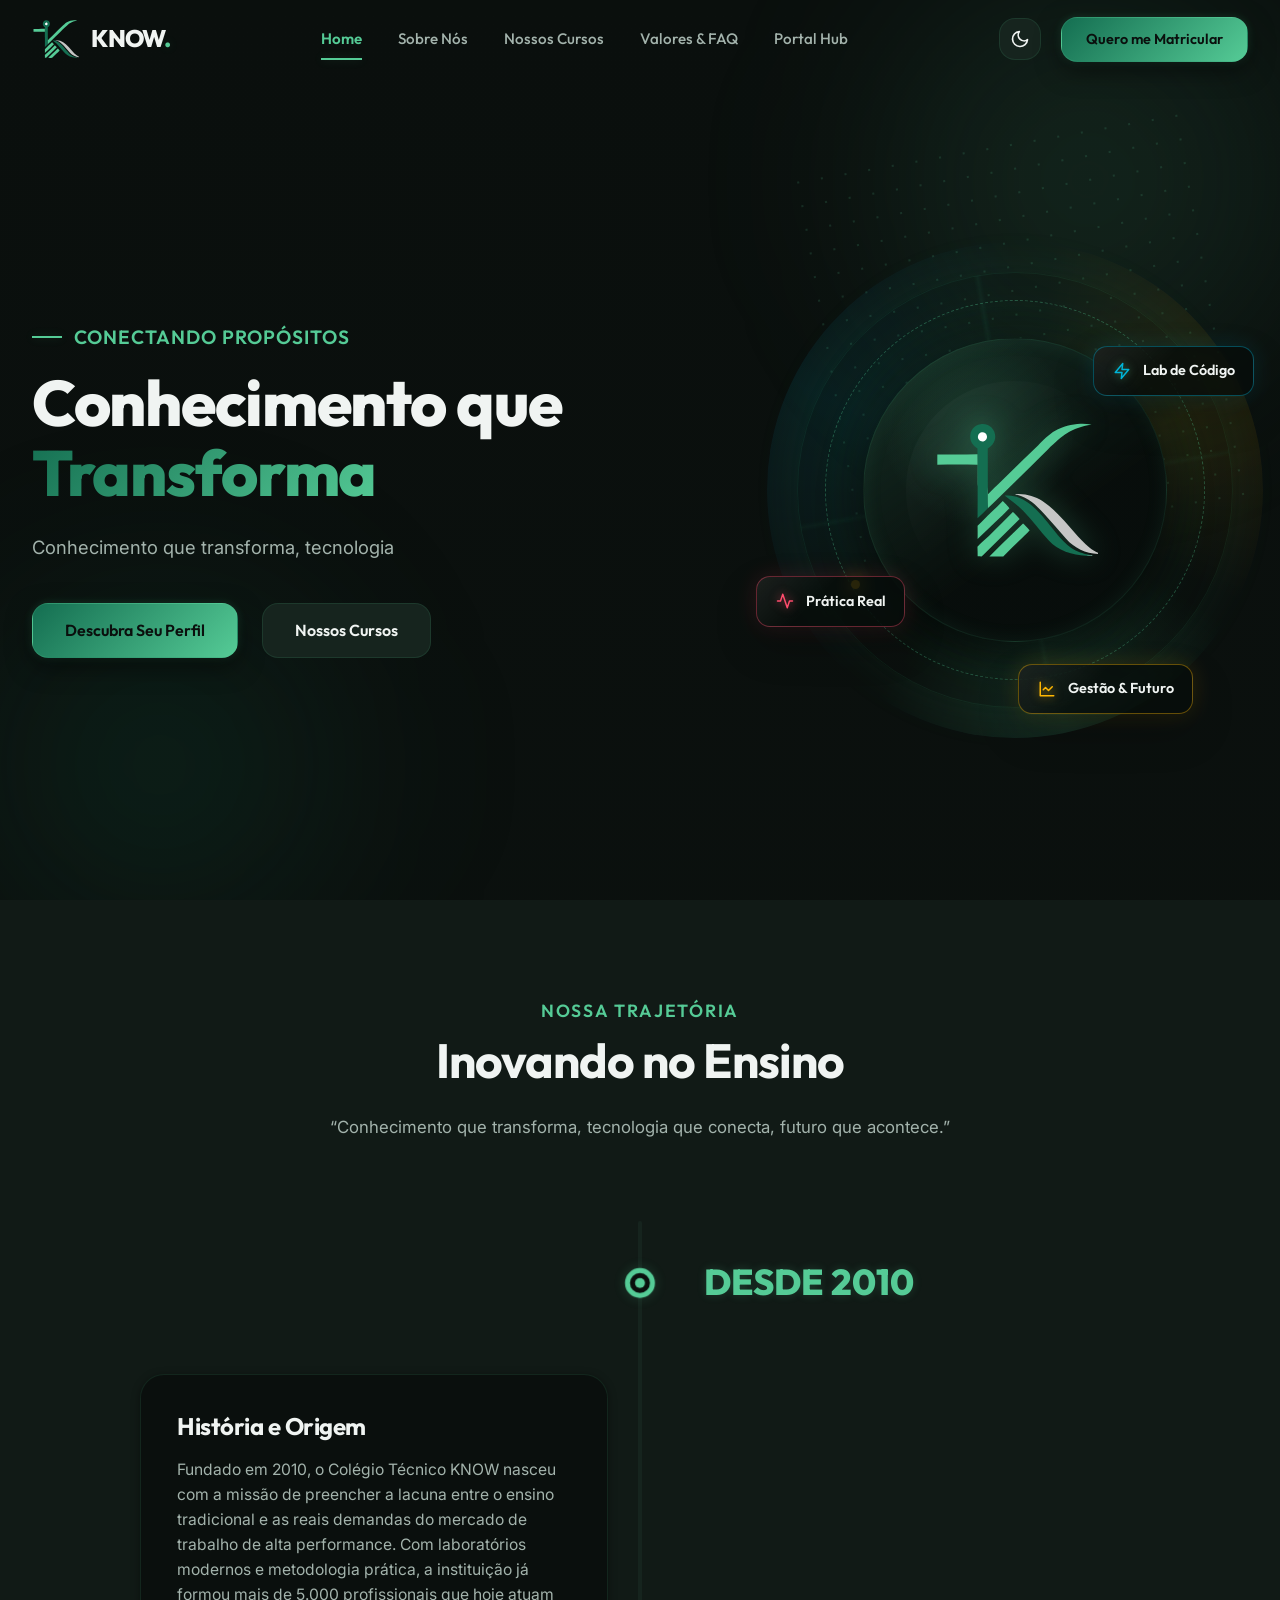
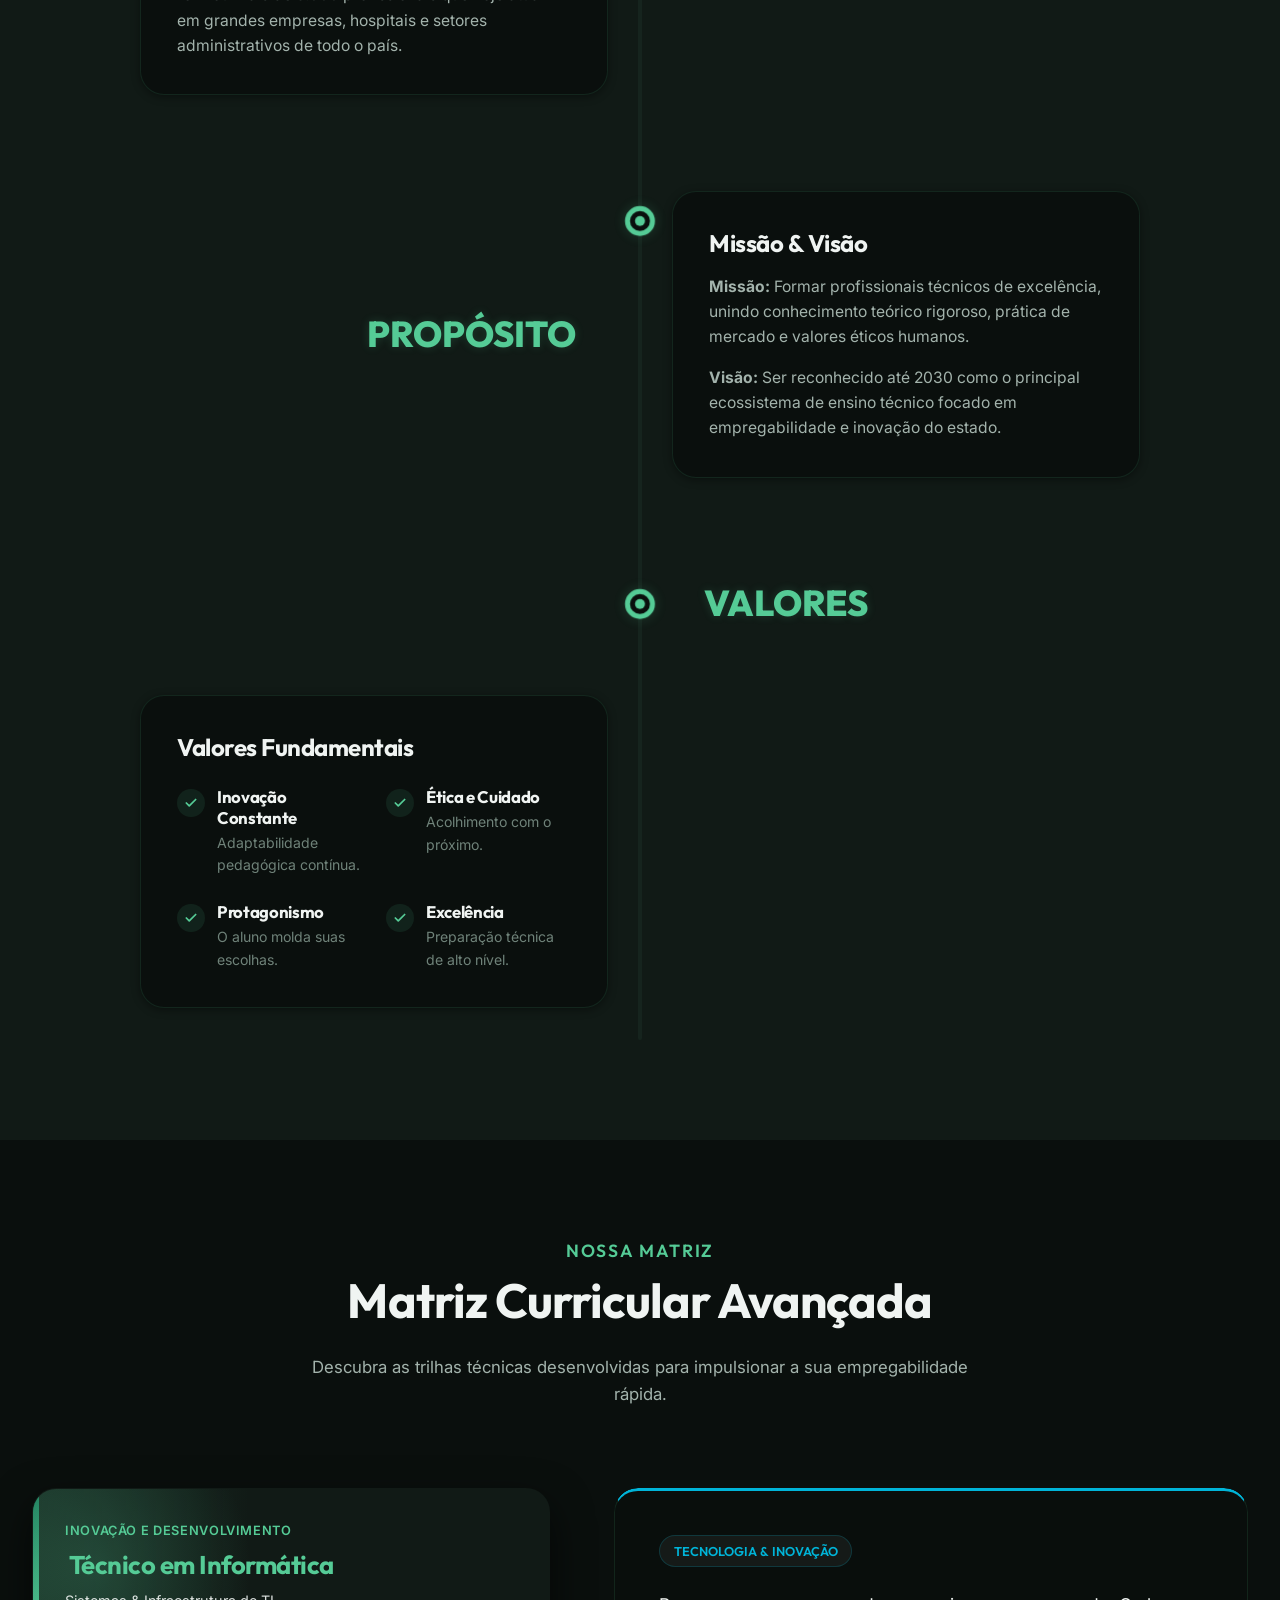
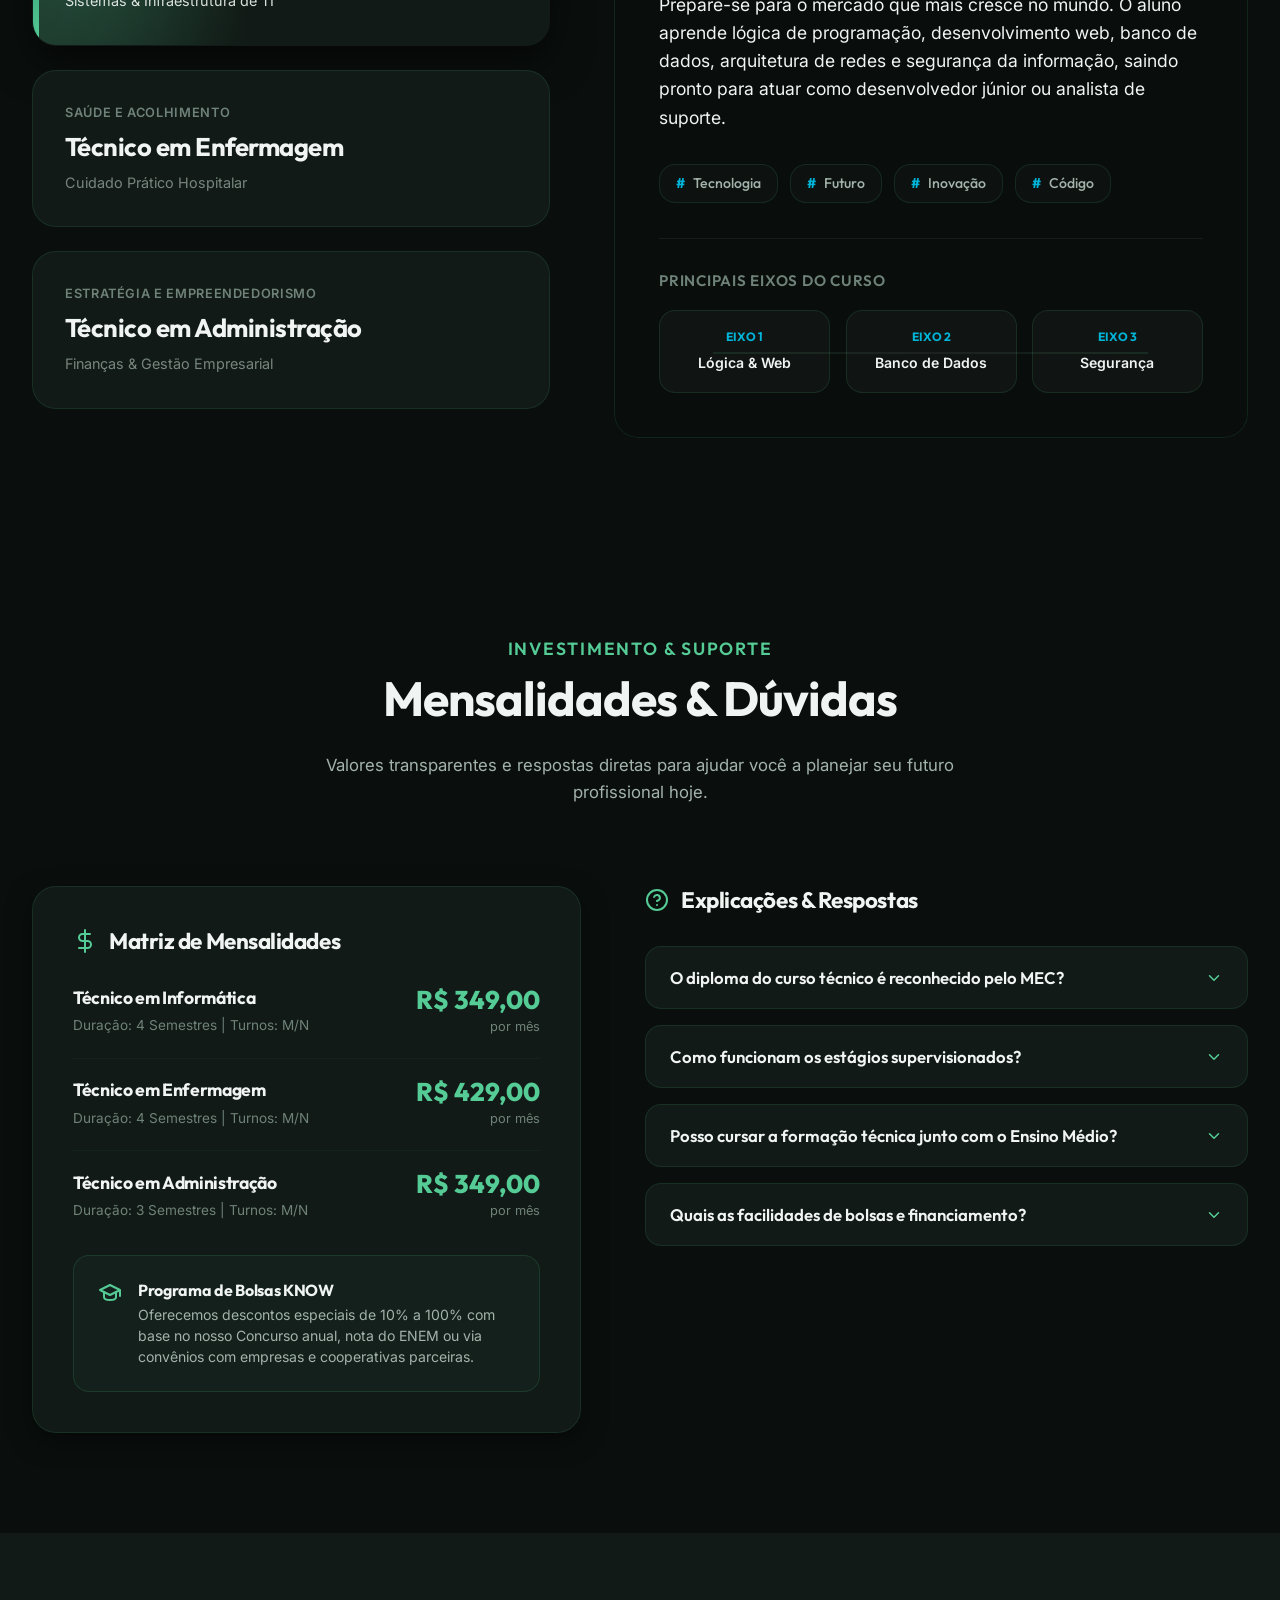
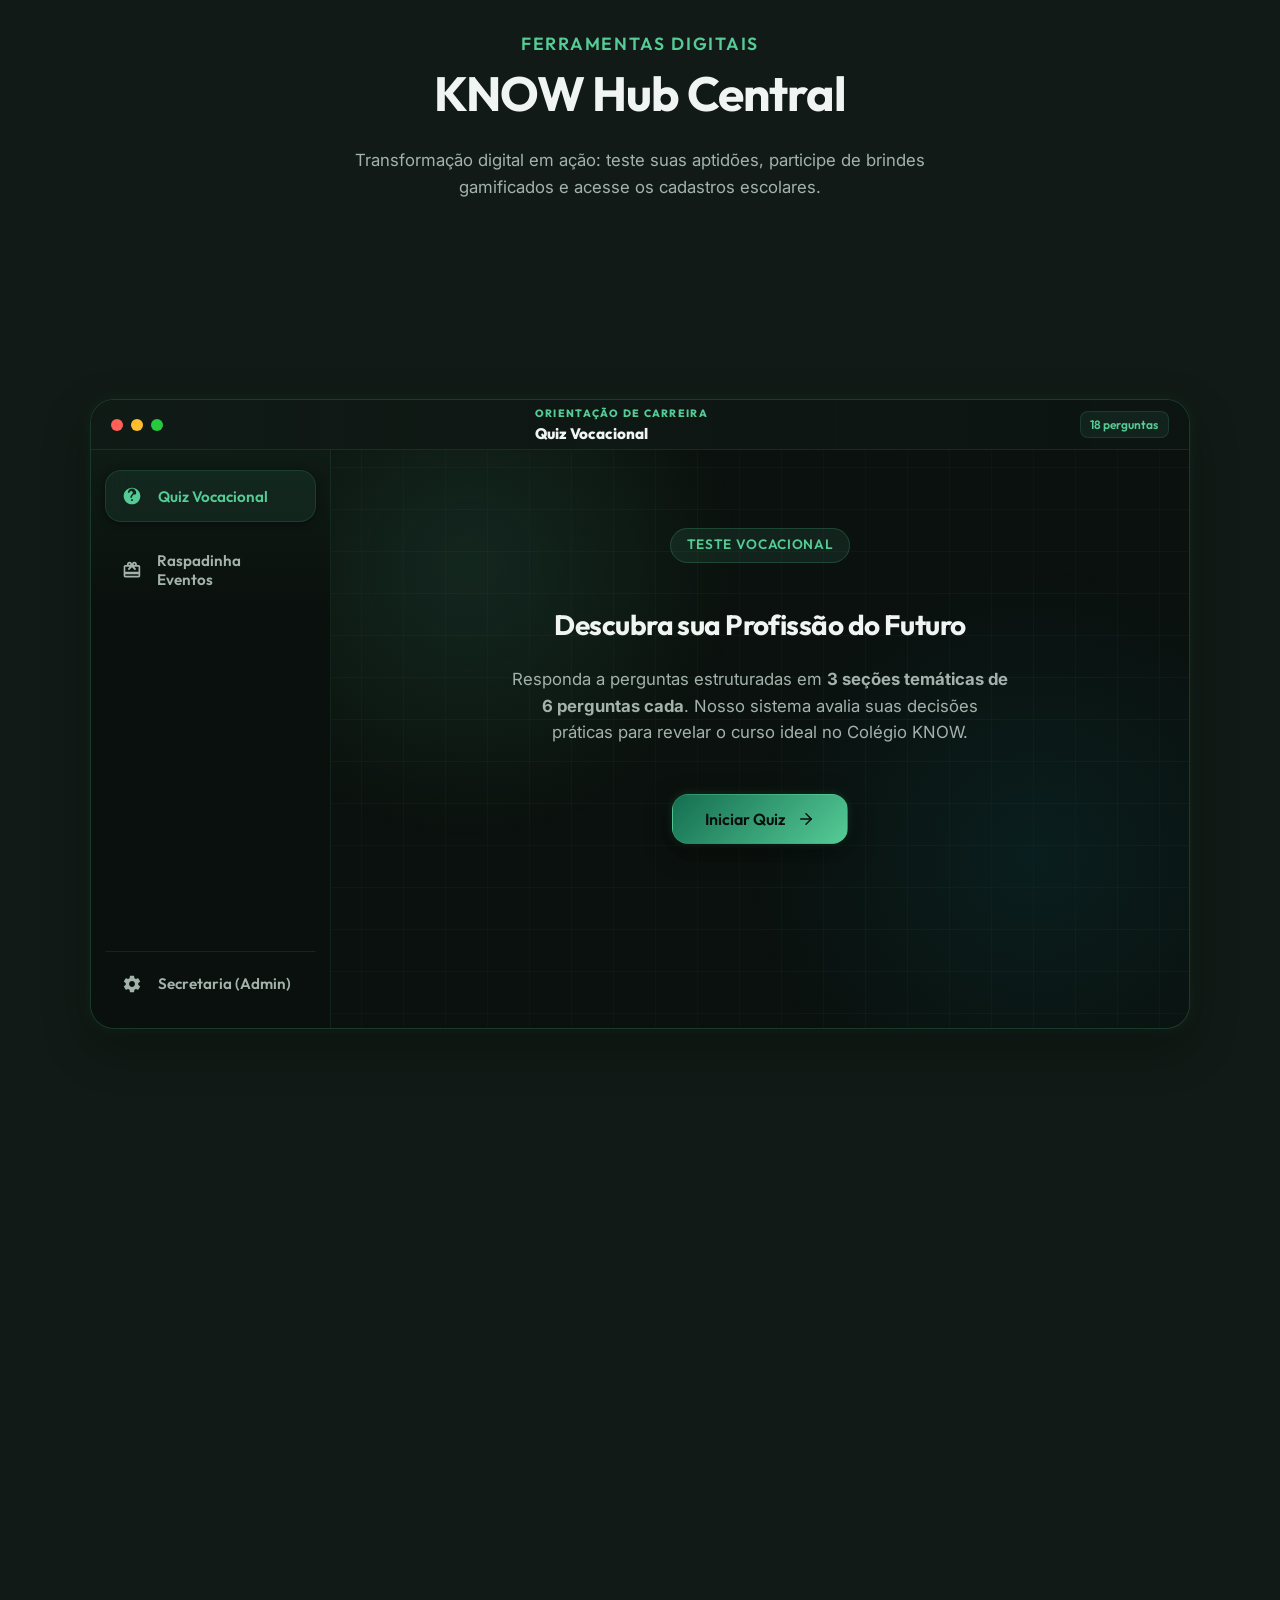
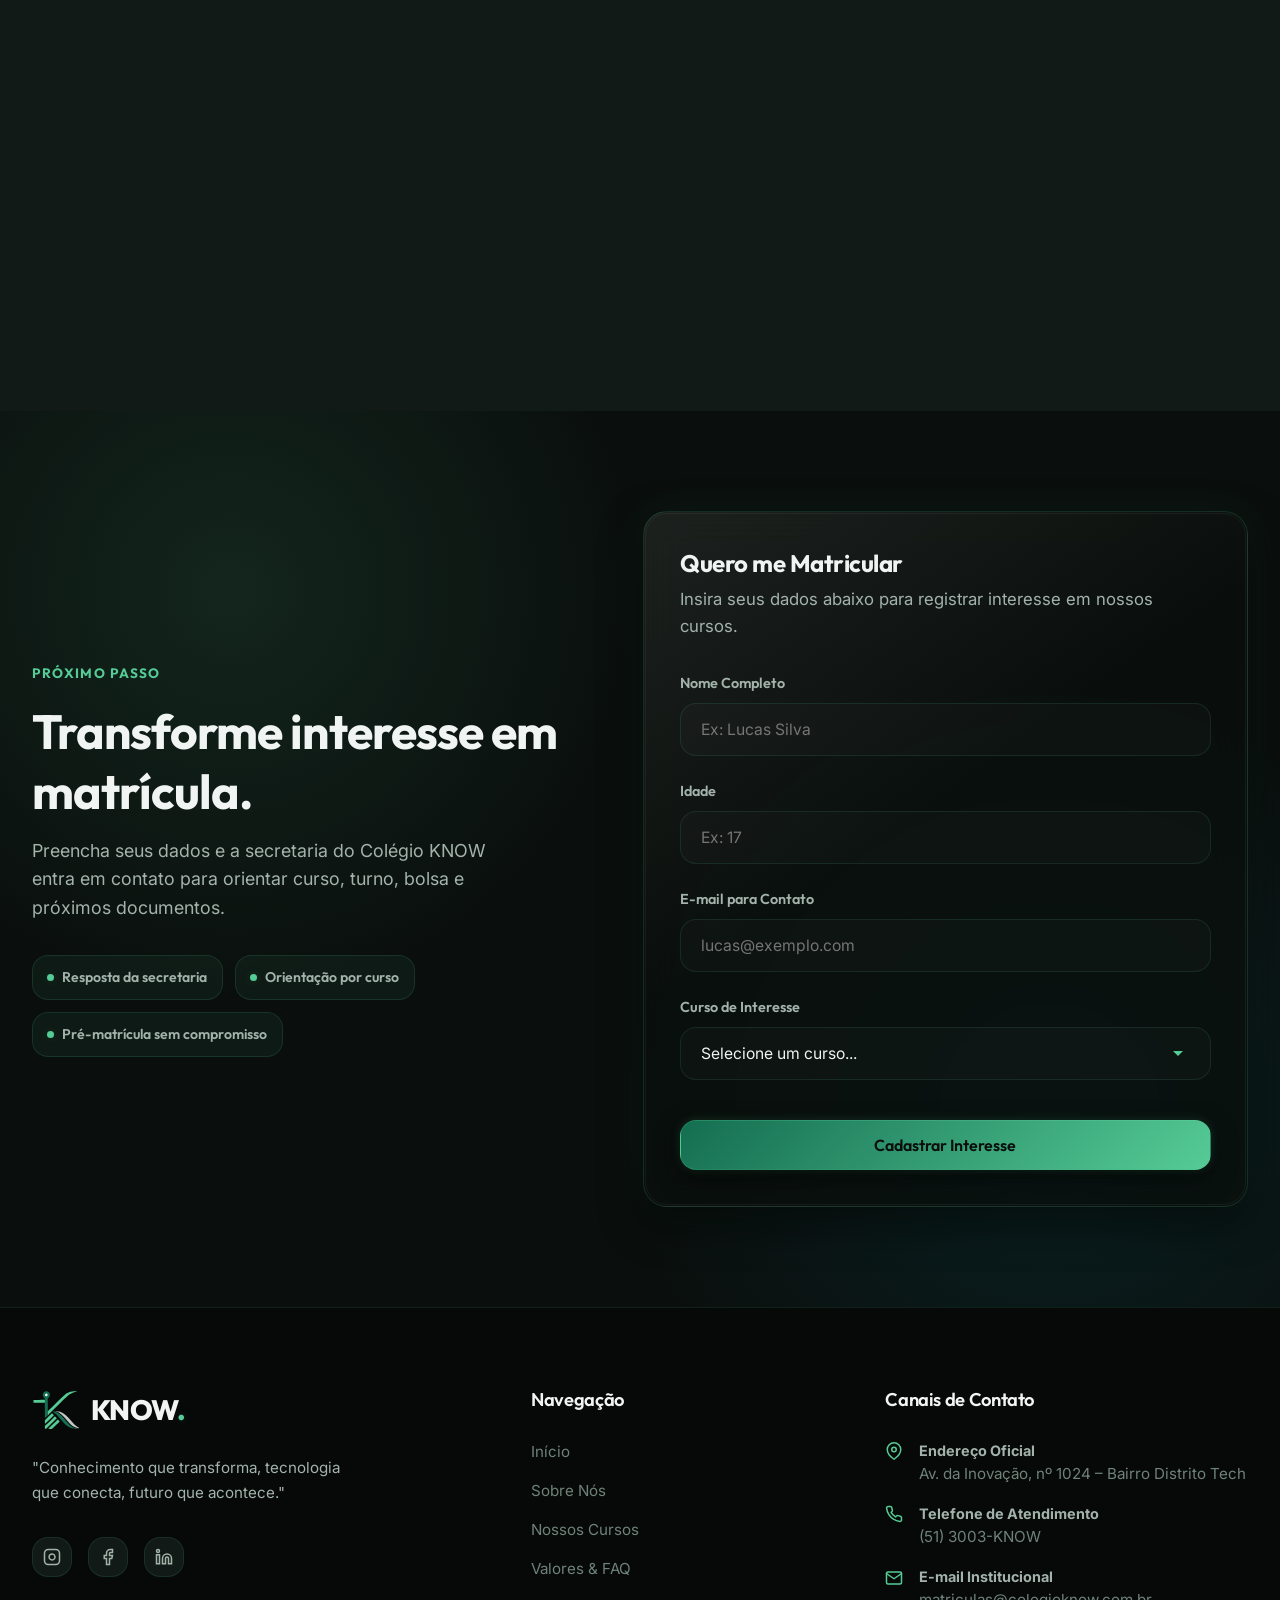
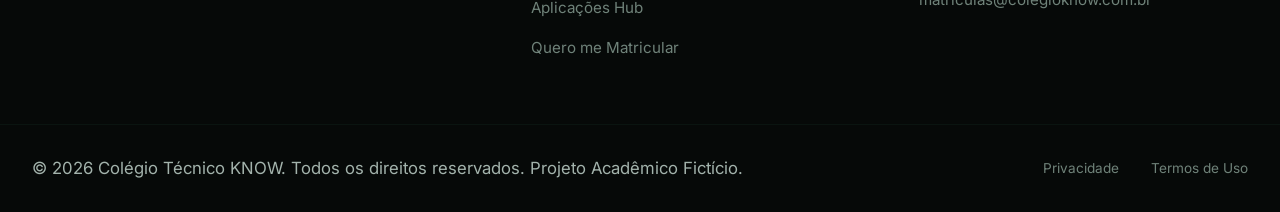
==== commit 219c4dae: "Add secretaria dashboard page" ====
--- a/index.html
+++ b/index.html
@@ -648,7 +648,7 @@
                 <svg viewBox="0 0 24 24"><path d="M20 6h-2.18c.11-.31.18-.65.18-1 0-1.66-1.34-3-3-3-1.05 0-1.96.54-2.5 1.35l-.5.67-.5-.68C10.96 2.54 10.05 2 9 2 7.34 2 6 3.34 6 5c0 .35.07.69.18 1H4c-1.11 0-1.99.89-1.99 2L2 19c0 1.11.89 2 2 2h16c1.11 0 2-.89 2-2V8c0-1.11-.89-2-2-2zm-5-2c.55 0 1 .45 1 1s-.45 1-1 1-1-.45-1-1 .45-1 1-1zM9 4c.55 0 1 .45 1 1s-.45 1-1 1-1-.45-1-1 .45-1 1-1zm11 15H4v-2h16v2zm0-5H4V8h5.08L7 10.83l1.41 1.42L12 8.67l3.59 3.58L17 10.83 14.92 8H20v6z"/></svg>
                 <span>Raspadinha Eventos</span>
               </button>
-              <button class="sidebar-btn sidebar-btn-admin" data-target="admin-pane" data-title="Secretaria" data-kicker="Painel administrativo" data-status="Leads em tempo real" id="sidebar-btn-admin" aria-label="Secretaria Admin">
+              <button class="sidebar-btn sidebar-btn-admin" data-target="admin-pane" data-href="secretaria.html" data-title="Secretaria" data-kicker="Painel administrativo" data-status="Leads em tempo real" id="sidebar-btn-admin" aria-label="Secretaria Admin">
                 <svg viewBox="0 0 24 24"><path d="M19.43 12.98c.04-.32.07-.64.07-.98s-.03-.66-.07-.98l2.11-1.65c.19-.15.24-.42.12-.64l-2-3.46c-.12-.22-.39-.3-.61-.22l-2.49 1c-.52-.4-1.08-.73-1.69-.98l-.38-2.65C14.46 2.18 14.25 2 14 2h-4c-.25 0-.46.18-.49.42l-.38 2.65c-.61.25-1.17.59-1.69.98l-2.49-1c-.23-.09-.49 0-.61.22l-2 3.46c-.13.22-.07.49.12.64l2.11 1.65c-.04.32-.07.65-.07.98s.03.66.07.98l-2.11 1.65c-.19.15-.24.42-.12.64l2 3.46c.12.22.39.3.61.22l2.49-1c.52.4 1.08.73 1.69.98l.38 2.65c.03.24.24.42.49.42h4c.25 0 .46-.18.49-.42l.38-2.65c.61-.25 1.17-.59 1.69-.98l2.49 1c.23.09.49 0 .61-.22l2-3.46c.12-.22.07-.49-.12-.64l-2.11-1.65zM12 15.5c-1.93 0-3.5-1.57-3.5-3.5s1.57-3.5 3.5-3.5 3.5 1.57 3.5 3.5-1.57 3.5-3.5 3.5z"/></svg>
                 <span>Secretaria (Admin)</span>
               </button>
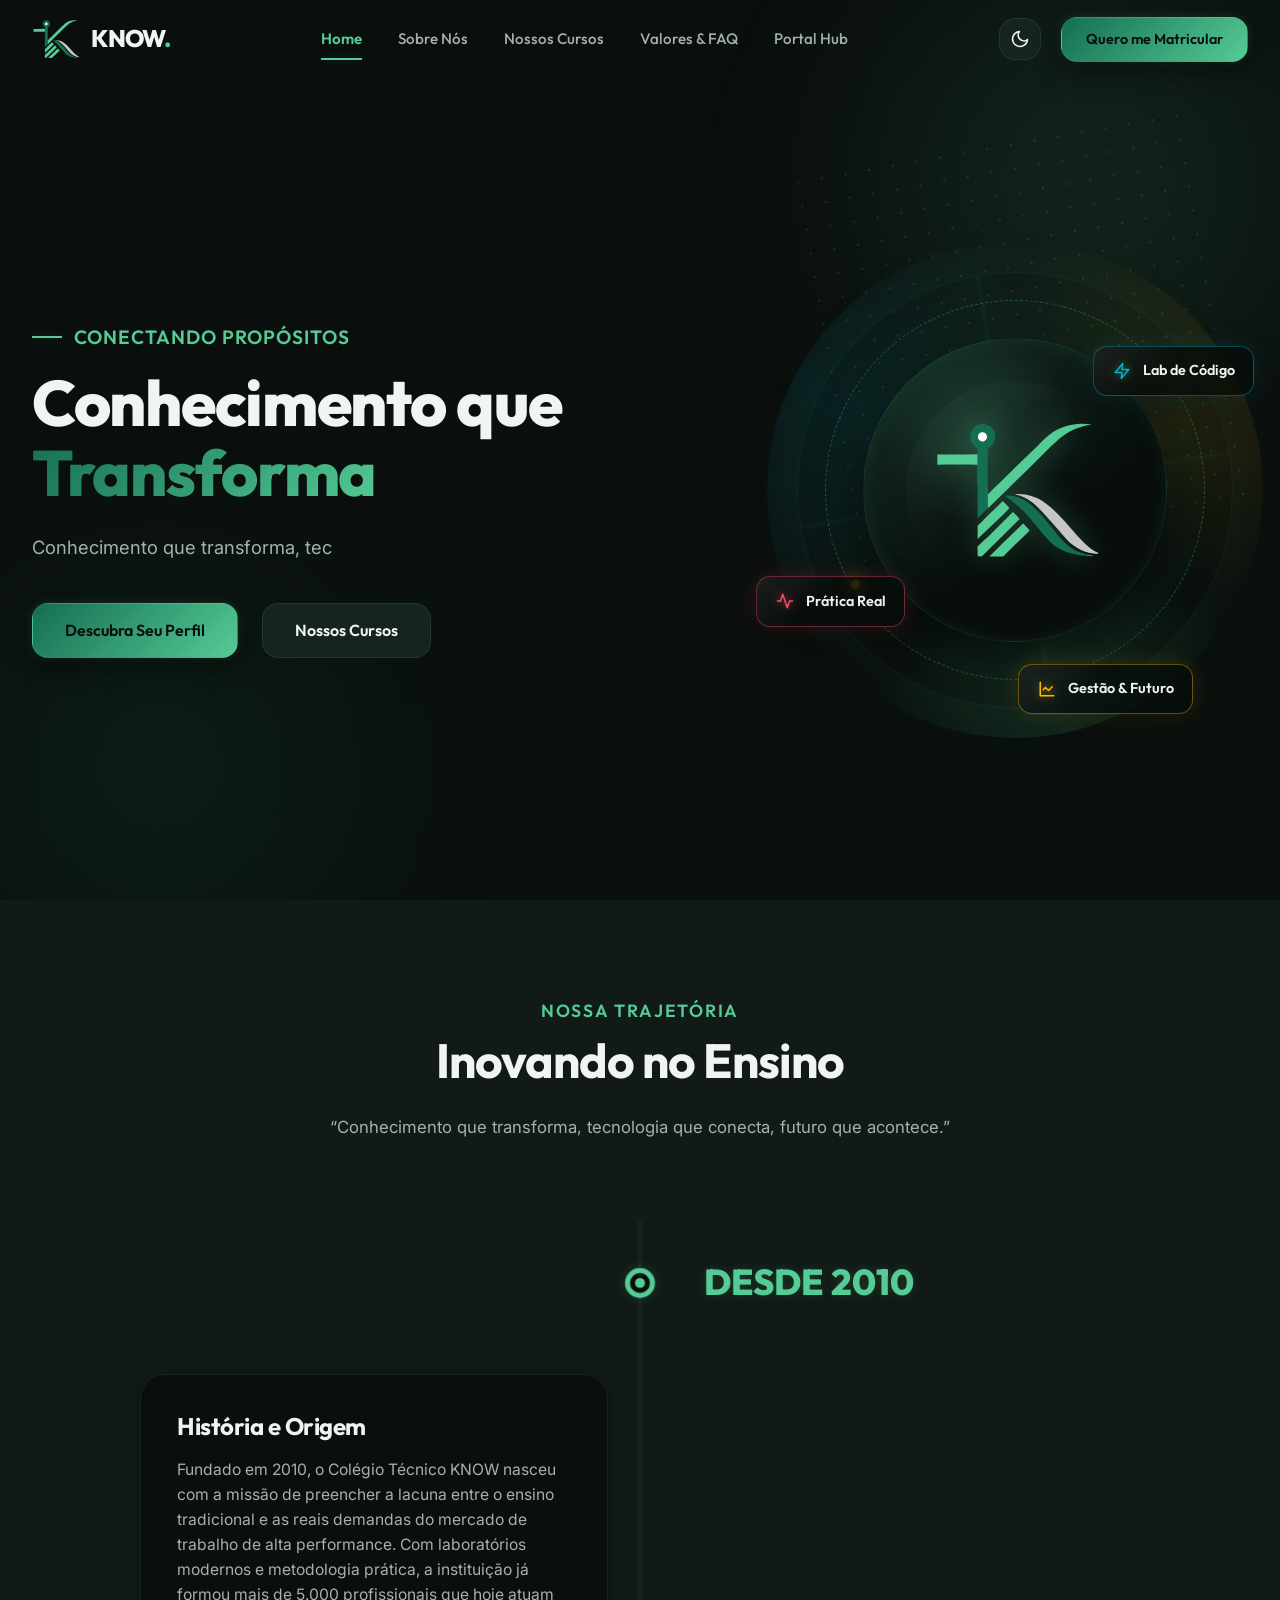
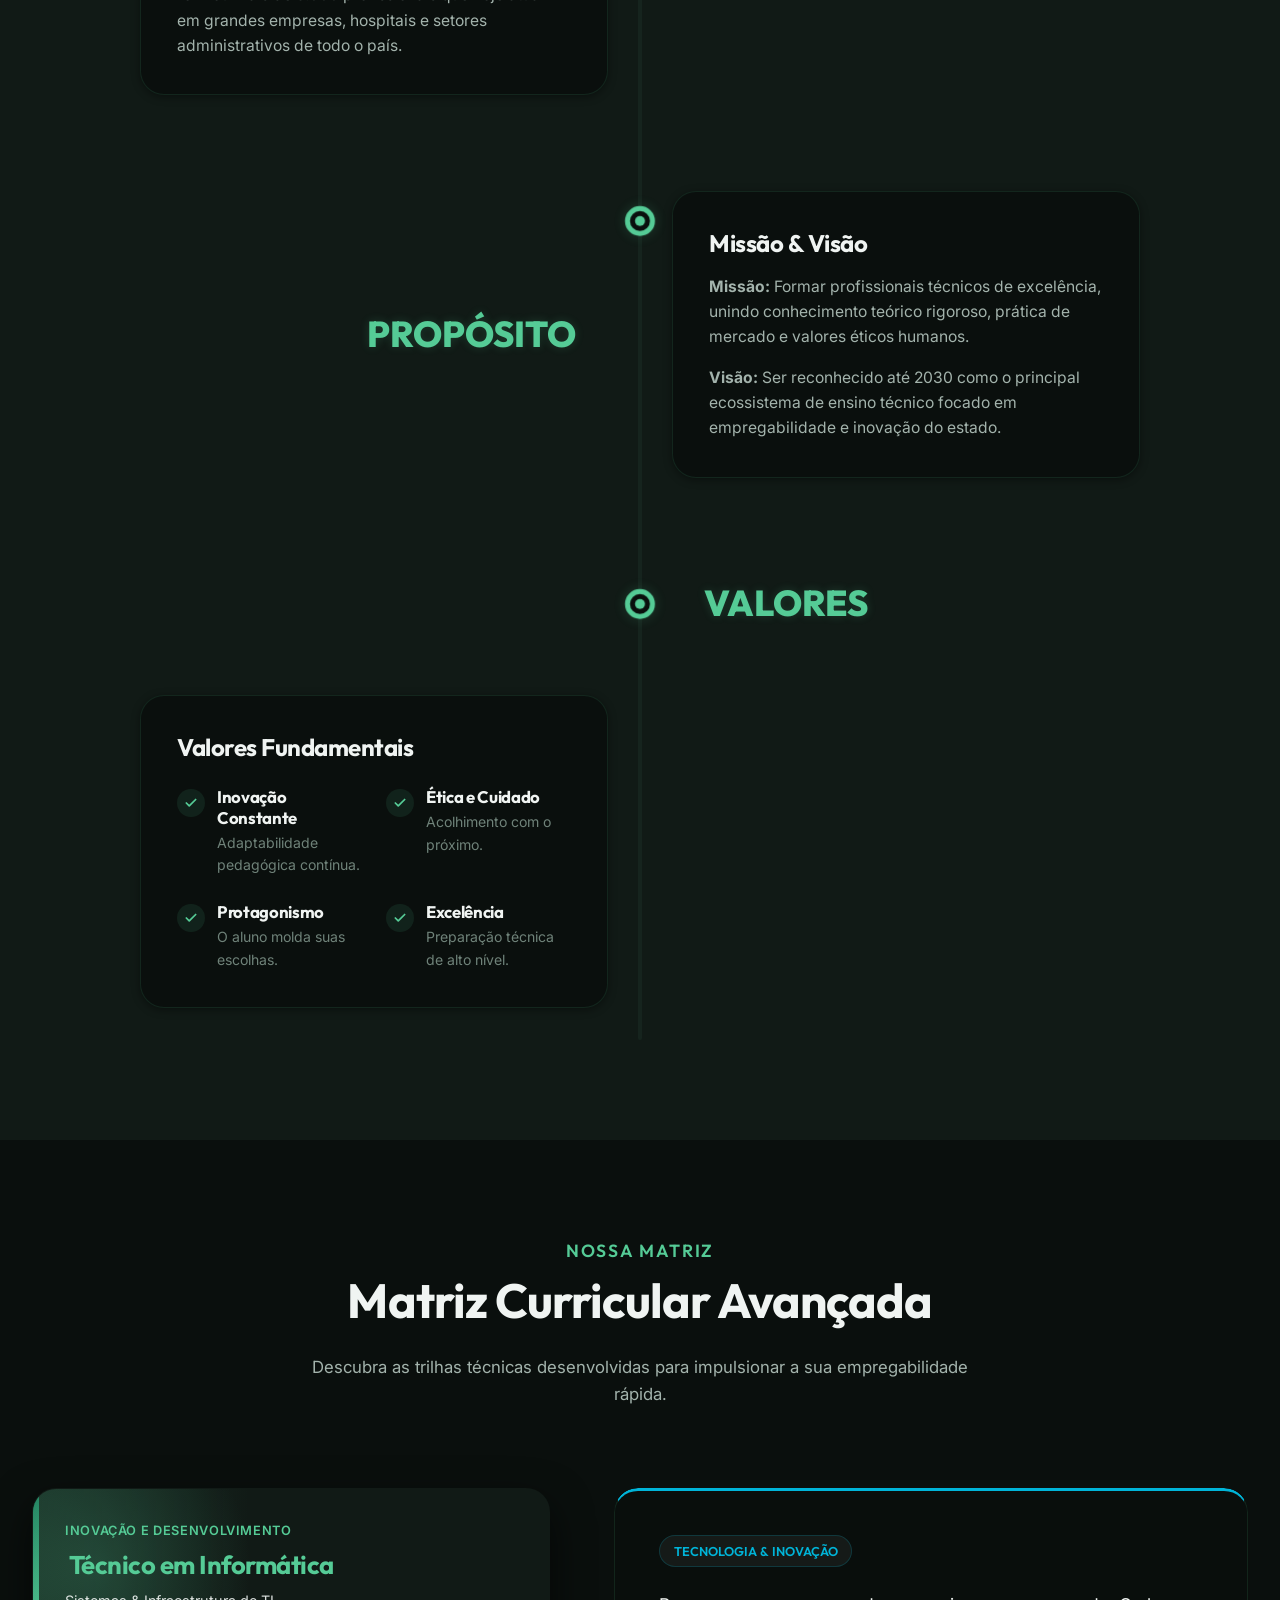
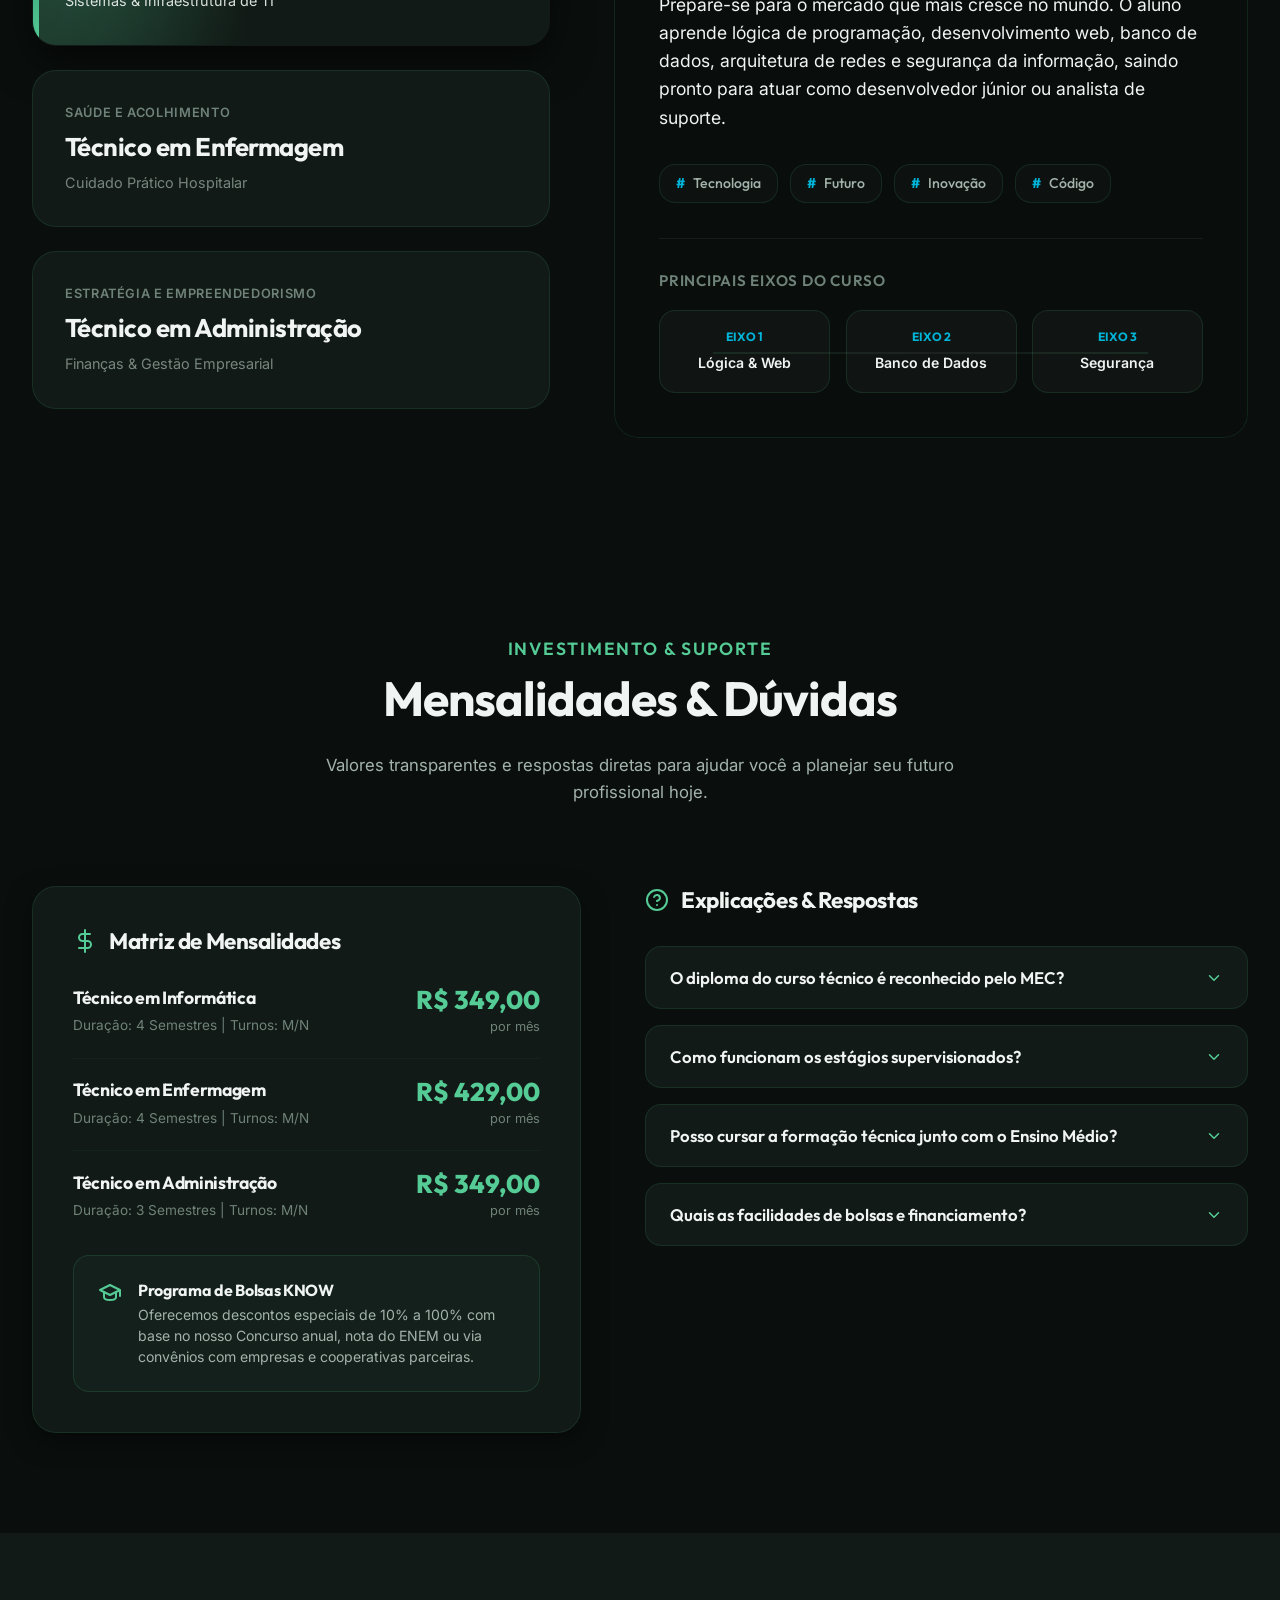
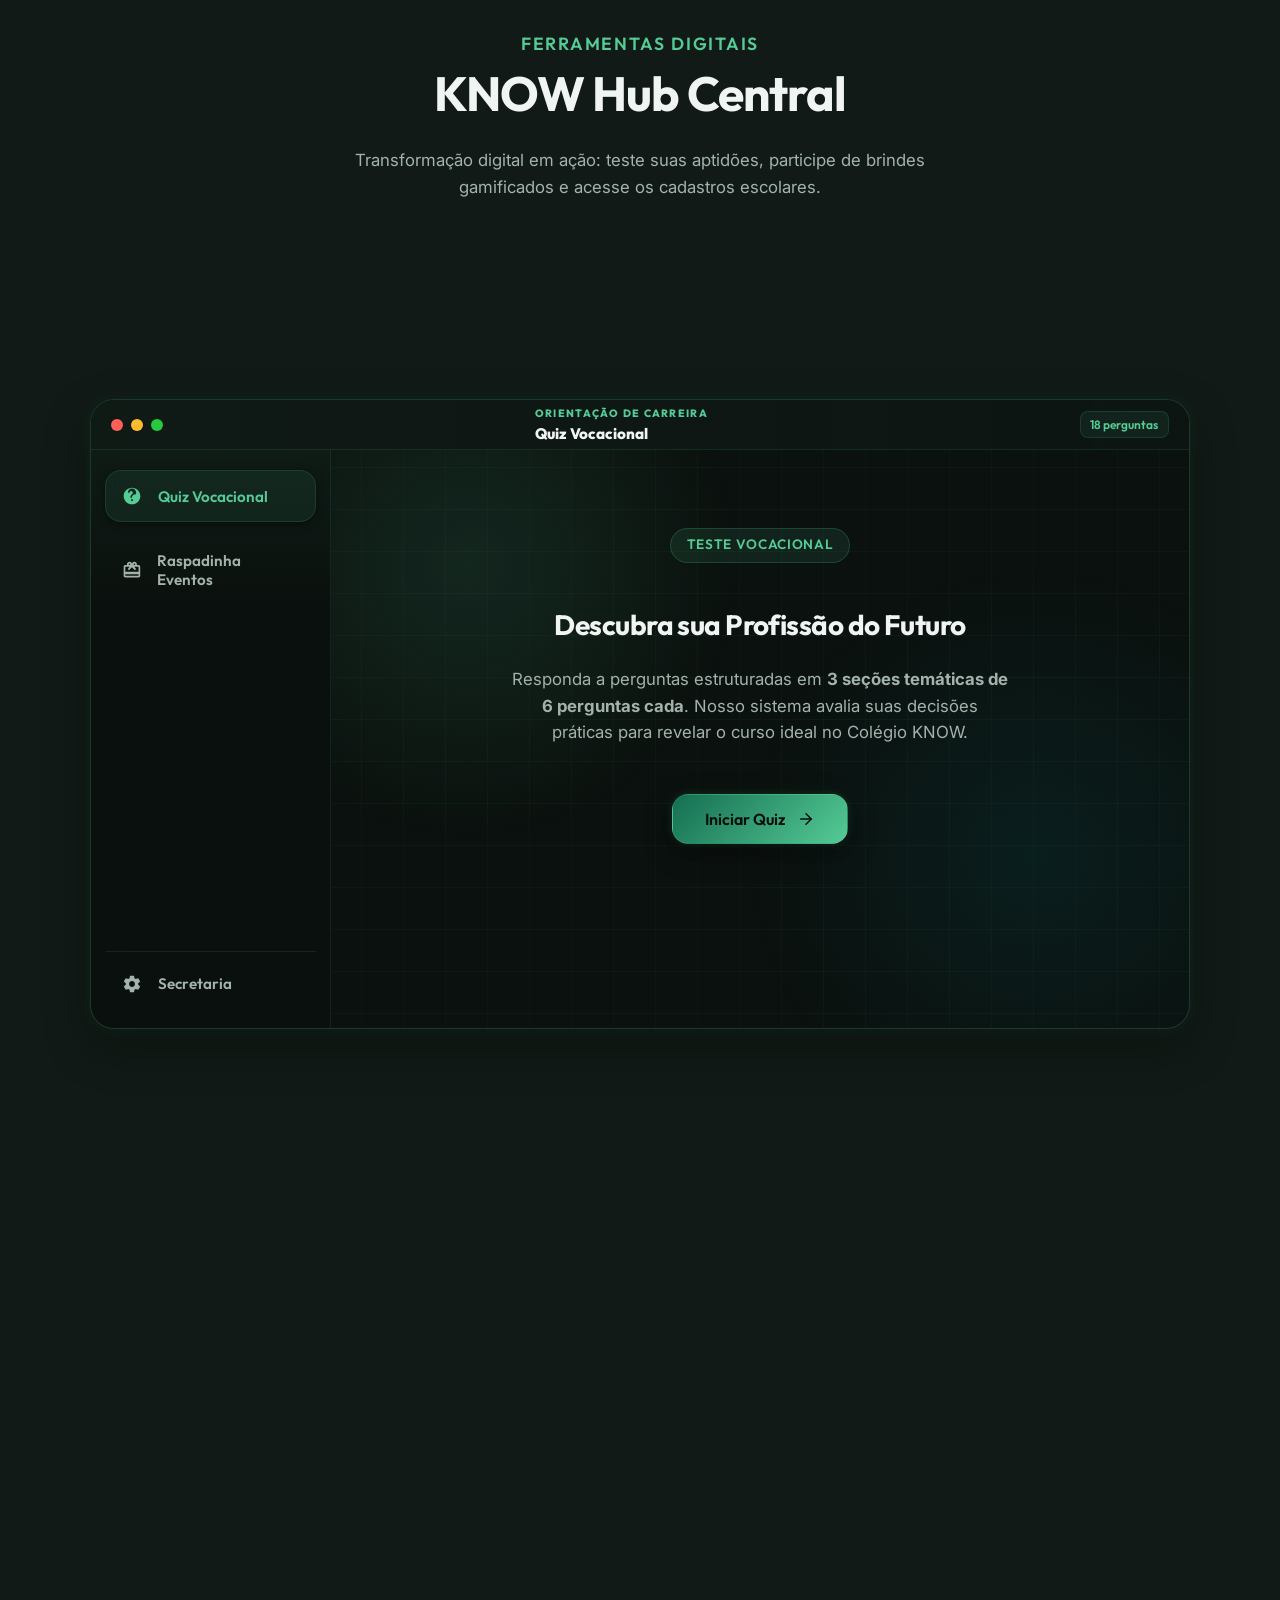
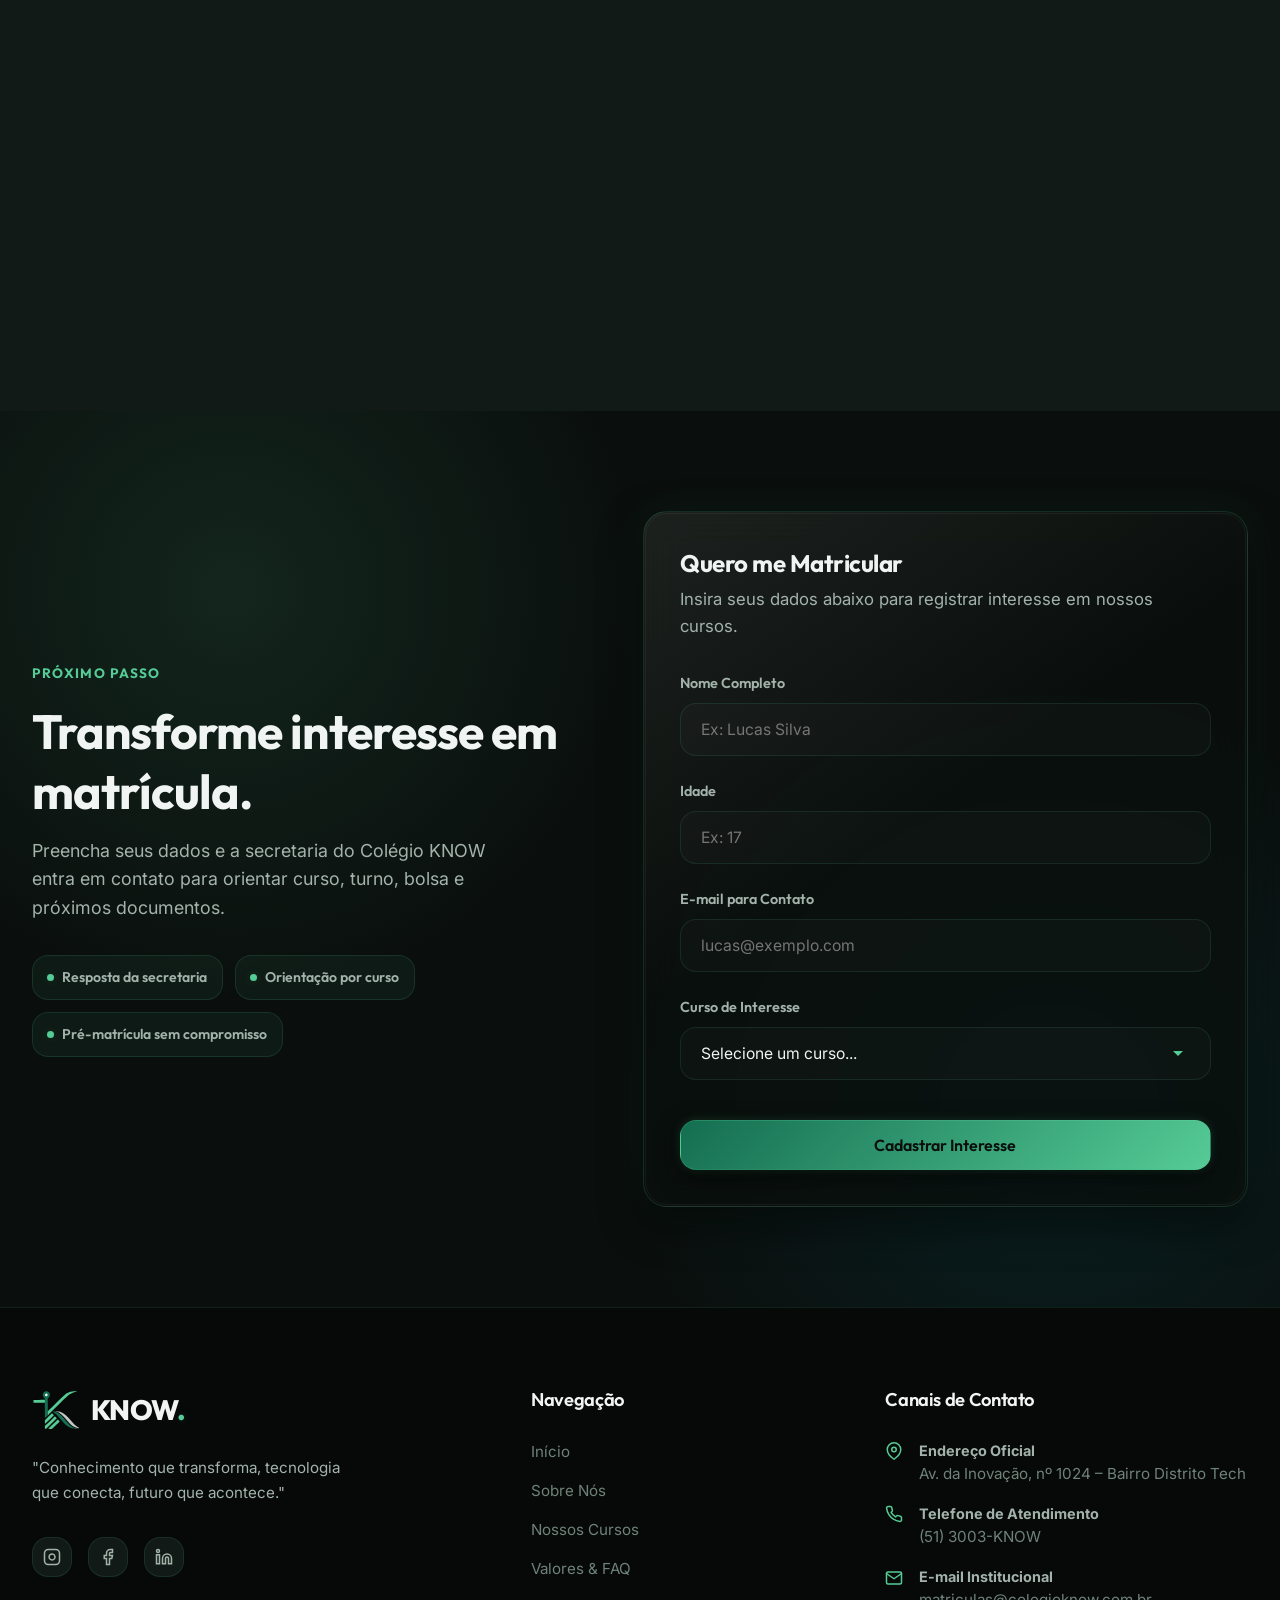
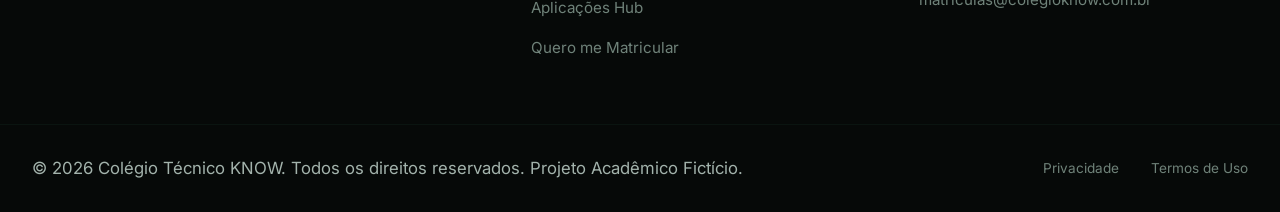
==== commit 68db9359: "Atualiza painel da secretaria" ====
--- a/index.html
+++ b/index.html
@@ -13,7 +13,6 @@
   <link rel="stylesheet" href="css/layout.css">
   <link rel="stylesheet" href="css/courses.css">
   <link rel="stylesheet" href="css/widgets.css">
-  <link rel="stylesheet" href="css/admin.css">
 
   <!-- Core Page Animation Helpers -->
   <style>
@@ -648,9 +647,9 @@
                 <svg viewBox="0 0 24 24"><path d="M20 6h-2.18c.11-.31.18-.65.18-1 0-1.66-1.34-3-3-3-1.05 0-1.96.54-2.5 1.35l-.5.67-.5-.68C10.96 2.54 10.05 2 9 2 7.34 2 6 3.34 6 5c0 .35.07.69.18 1H4c-1.11 0-1.99.89-1.99 2L2 19c0 1.11.89 2 2 2h16c1.11 0 2-.89 2-2V8c0-1.11-.89-2-2-2zm-5-2c.55 0 1 .45 1 1s-.45 1-1 1-1-.45-1-1 .45-1 1-1zM9 4c.55 0 1 .45 1 1s-.45 1-1 1-1-.45-1-1 .45-1 1-1zm11 15H4v-2h16v2zm0-5H4V8h5.08L7 10.83l1.41 1.42L12 8.67l3.59 3.58L17 10.83 14.92 8H20v6z"/></svg>
                 <span>Raspadinha Eventos</span>
               </button>
-              <button class="sidebar-btn sidebar-btn-admin" data-target="admin-pane" data-href="secretaria.html" data-title="Secretaria" data-kicker="Painel administrativo" data-status="Leads em tempo real" id="sidebar-btn-admin" aria-label="Secretaria Admin">
+              <button class="sidebar-btn sidebar-btn-admin" data-href="secretaria.html" data-title="Secretaria" data-kicker="Painel administrativo" data-status="Leads em tempo real" id="sidebar-btn-admin" aria-label="Secretaria">
                 <svg viewBox="0 0 24 24"><path d="M19.43 12.98c.04-.32.07-.64.07-.98s-.03-.66-.07-.98l2.11-1.65c.19-.15.24-.42.12-.64l-2-3.46c-.12-.22-.39-.3-.61-.22l-2.49 1c-.52-.4-1.08-.73-1.69-.98l-.38-2.65C14.46 2.18 14.25 2 14 2h-4c-.25 0-.46.18-.49.42l-.38 2.65c-.61.25-1.17.59-1.69.98l-2.49-1c-.23-.09-.49 0-.61.22l-2 3.46c-.13.22-.07.49.12.64l2.11 1.65c-.04.32-.07.65-.07.98s.03.66.07.98l-2.11 1.65c-.19.15-.24.42-.12.64l2 3.46c.12.22.39.3.61.22l2.49-1c.52.4 1.08.73 1.69.98l.38 2.65c.03.24.24.42.49.42h4c.25 0 .46-.18.49-.42l.38-2.65c.61-.25 1.17-.59 1.69-.98l2.49 1c.23.09.49 0 .61-.22l2-3.46c.12-.22.07-.49-.12-.64l-2.11-1.65zM12 15.5c-1.93 0-3.5-1.57-3.5-3.5s1.57-3.5 3.5-3.5 3.5 1.57 3.5 3.5-1.57 3.5-3.5 3.5z"/></svg>
-                <span>Secretaria (Admin)</span>
+                <span>Secretaria</span>
               </button>
             </aside>
 
@@ -668,74 +667,6 @@
               <div class="widget-pane" id="scratch-pane">
                 <div class="scratch-widget" id="scratch-card-app">
                   <!-- Generated Reactively via js/scratchcard.js -->
-                </div>
-              </div>
-
-              <!-- Tab 3: Secretaria Admin View -->
-              <div class="widget-pane" id="admin-pane">
-                <div class="admin-widget" id="secretary-admin-panel">
-                  
-                  <!-- Stat totals grid -->
-                  <div class="admin-stats">
-                    <div class="stat-card stat-total">
-                      <span class="stat-title">Total Leads</span>
-                      <span class="stat-value" id="stat-total-val">0</span>
-                    </div>
-                    <div class="stat-card stat-info">
-                      <span class="stat-title">Informática</span>
-                      <span class="stat-value" id="stat-tech-val">0</span>
-                    </div>
-                    <div class="stat-card stat-enferm">
-                      <span class="stat-title">Enfermagem</span>
-                      <span class="stat-value" id="stat-enferm-val">0</span>
-                    </div>
-                    <div class="stat-card stat-admin">
-                      <span class="stat-title">Administração</span>
-                      <span class="stat-value" id="stat-admin-val">0</span>
-                    </div>
-                  </div>
-
-                  <!-- Control bar filters -->
-                  <div class="admin-controls">
-                    <div class="admin-search-wrapper">
-                      <input class="admin-search-input" id="admin-search" type="text" placeholder="Pesquisar por nome ou e-mail...">
-                      <svg class="search-icon" viewBox="0 0 24 24" fill="none" stroke="currentColor" stroke-width="2"><circle cx="11" cy="11" r="8"></circle><line x1="21" y1="21" x2="16.65" y2="16.65"></line></svg>
-                    </div>
-                    
-                    <select class="admin-filter-select" id="admin-filter">
-                      <option value="all">Todos os Cursos</option>
-                      <option value="Técnico em Informática">Técnico em Informática</option>
-                      <option value="Técnico em Enfermagem">Técnico em Enfermagem</option>
-                      <option value="Técnico em Administração">Técnico em Administração</option>
-                    </select>
-
-                    <div class="admin-actions">
-                      <button class="btn btn-secondary" id="btn-admin-export" style="padding: 0.65rem 1.25rem; font-size: 0.85rem; gap: 0.5rem">
-                        <svg width="16" height="16" viewBox="0 0 24 24" fill="none" stroke="currentColor" stroke-width="2" stroke-linecap="round" stroke-linejoin="round"><path d="M21 15v4a2 2 0 0 1-2 2H5a2 2 0 0 1-2-2v-4"></path><polyline points="7 10 12 15 17 10"></polyline><line x1="12" y1="15" x2="12" y2="3"></line></svg>
-                        <span>Exportar JSON</span>
-                      </button>
-                    </div>
-                  </div>
-
-                  <!-- Data Table responsive layout -->
-                  <div class="table-responsive">
-                    <table class="admin-table">
-                      <thead>
-                        <tr>
-                          <th>Nome</th>
-                          <th>Idade</th>
-                          <th>E-mail</th>
-                          <th>Curso de Interesse</th>
-                          <th>Brinde Conquistado</th>
-                          <th>Ações</th>
-                        </tr>
-                      </thead>
-                      <tbody id="admin-table-body">
-                        <!-- Generated Reactively via js/leads.js -->
-                      </tbody>
-                    </table>
-                  </div>
-
                 </div>
               </div>
 
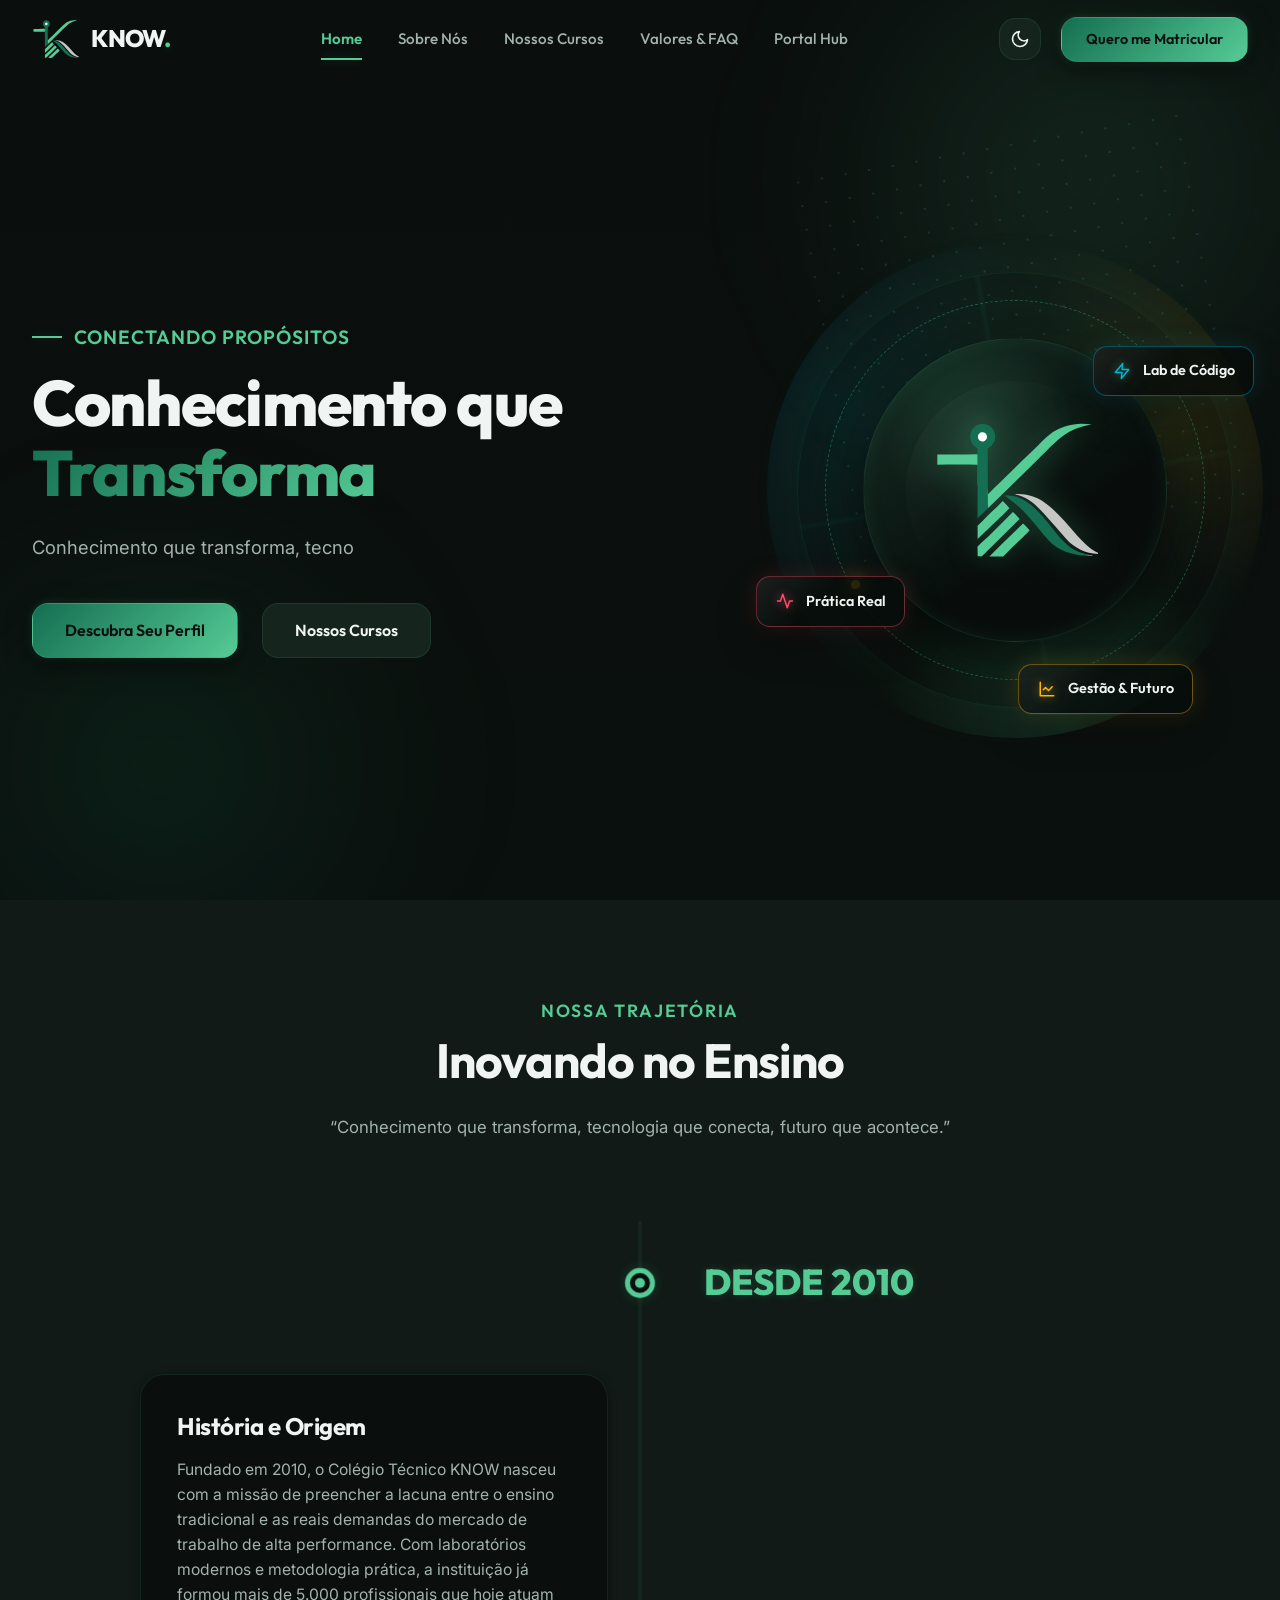
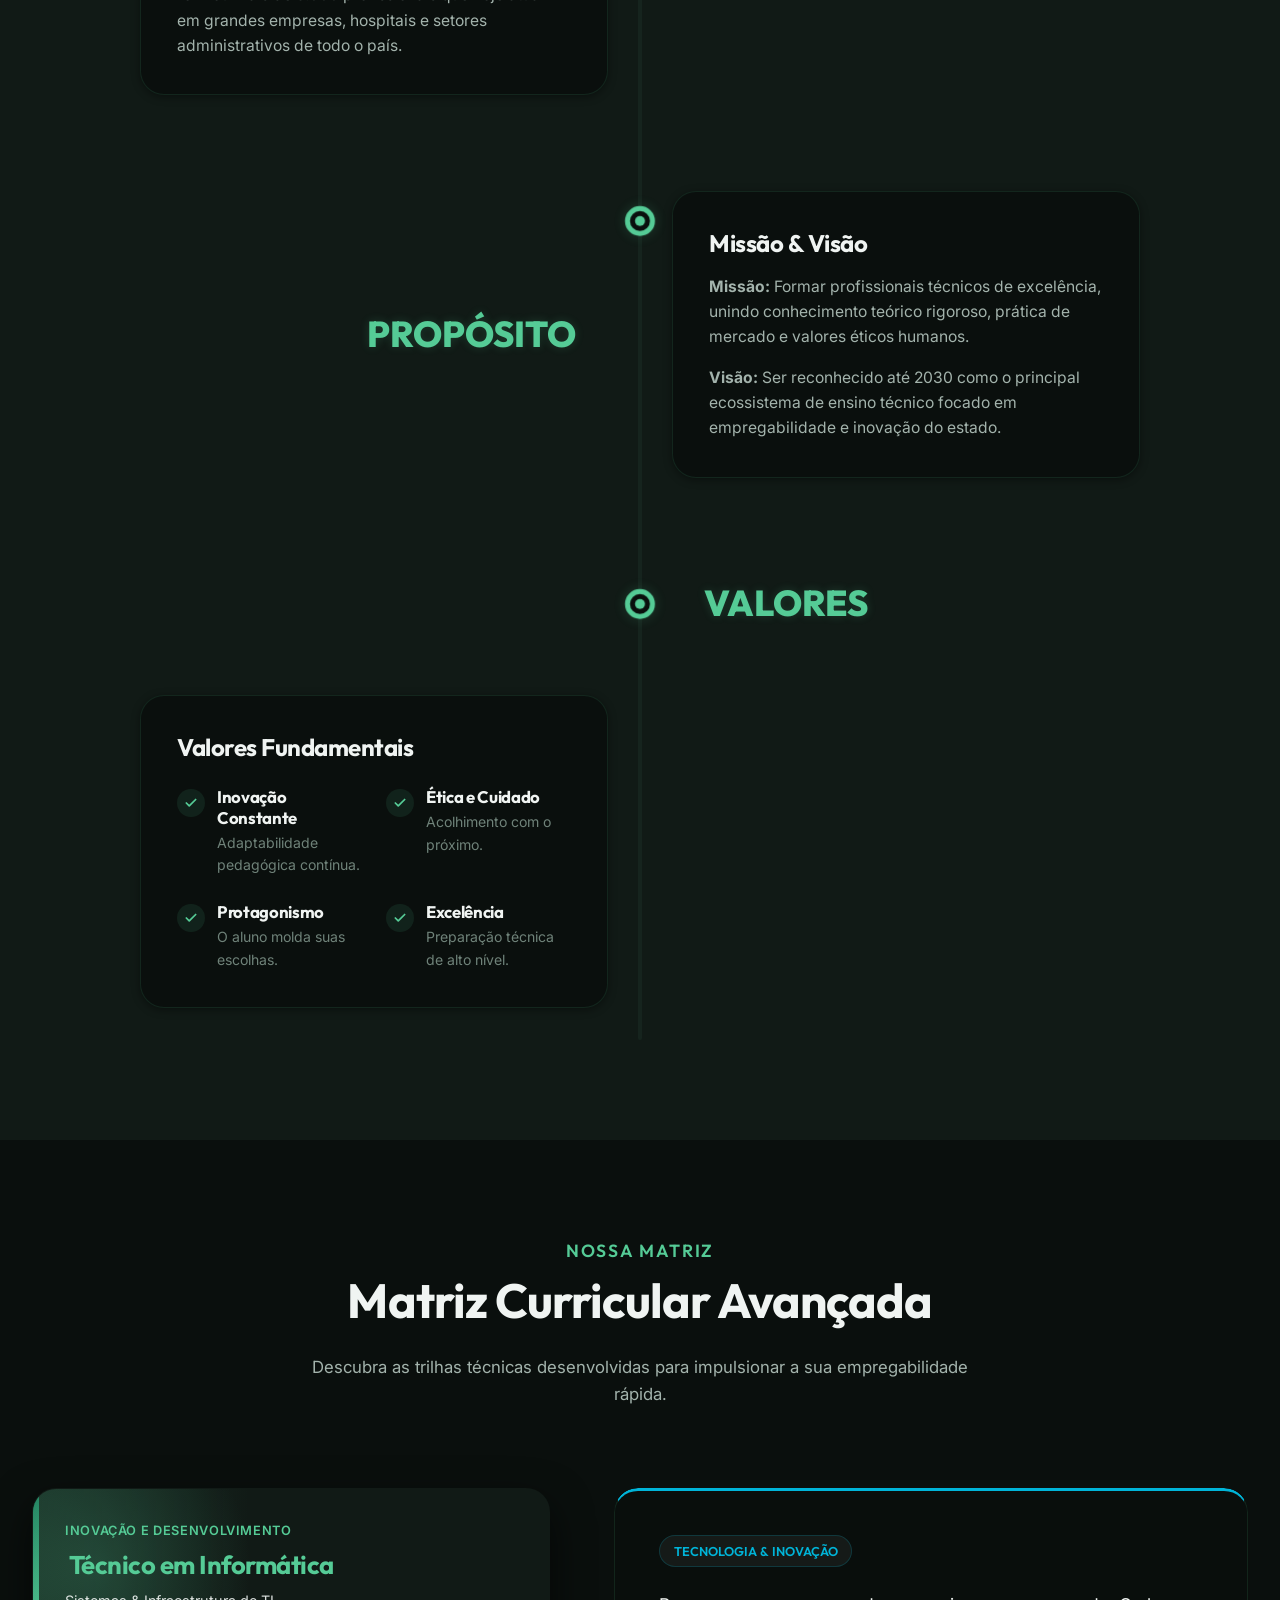
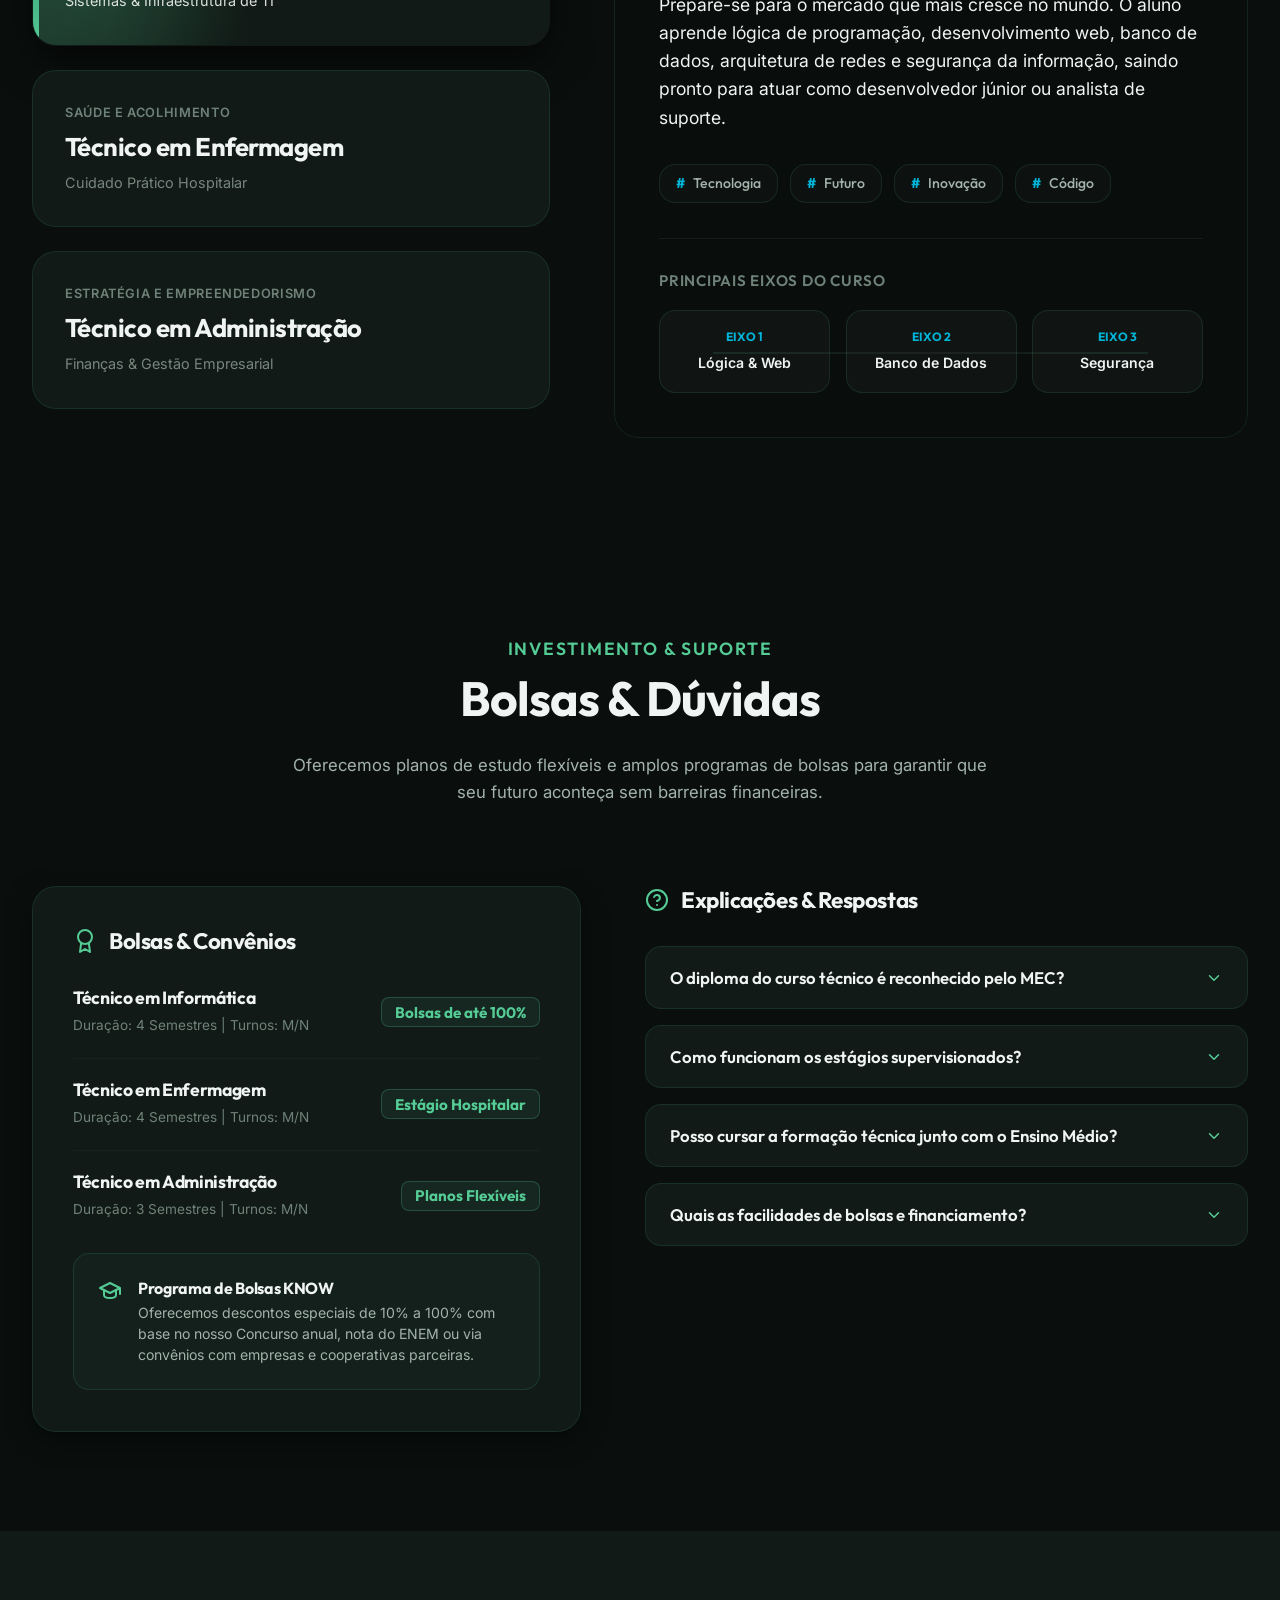
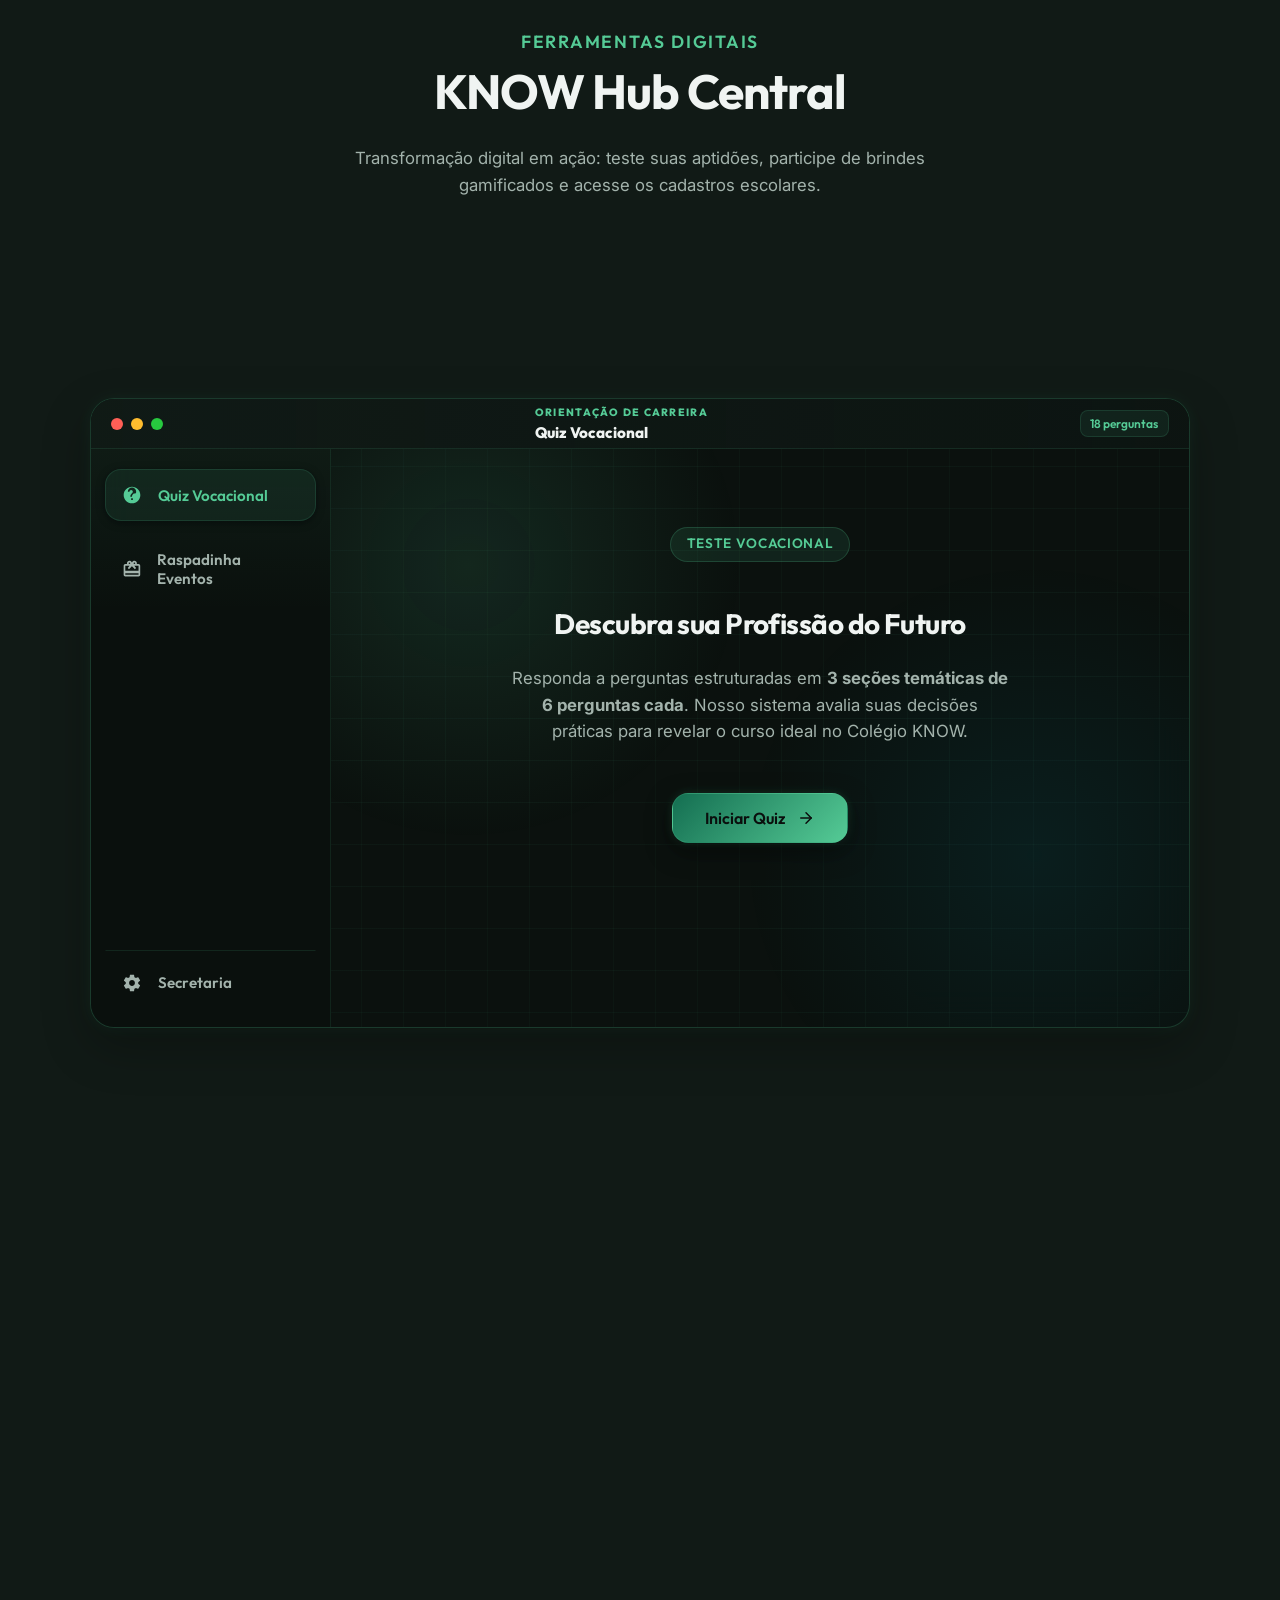
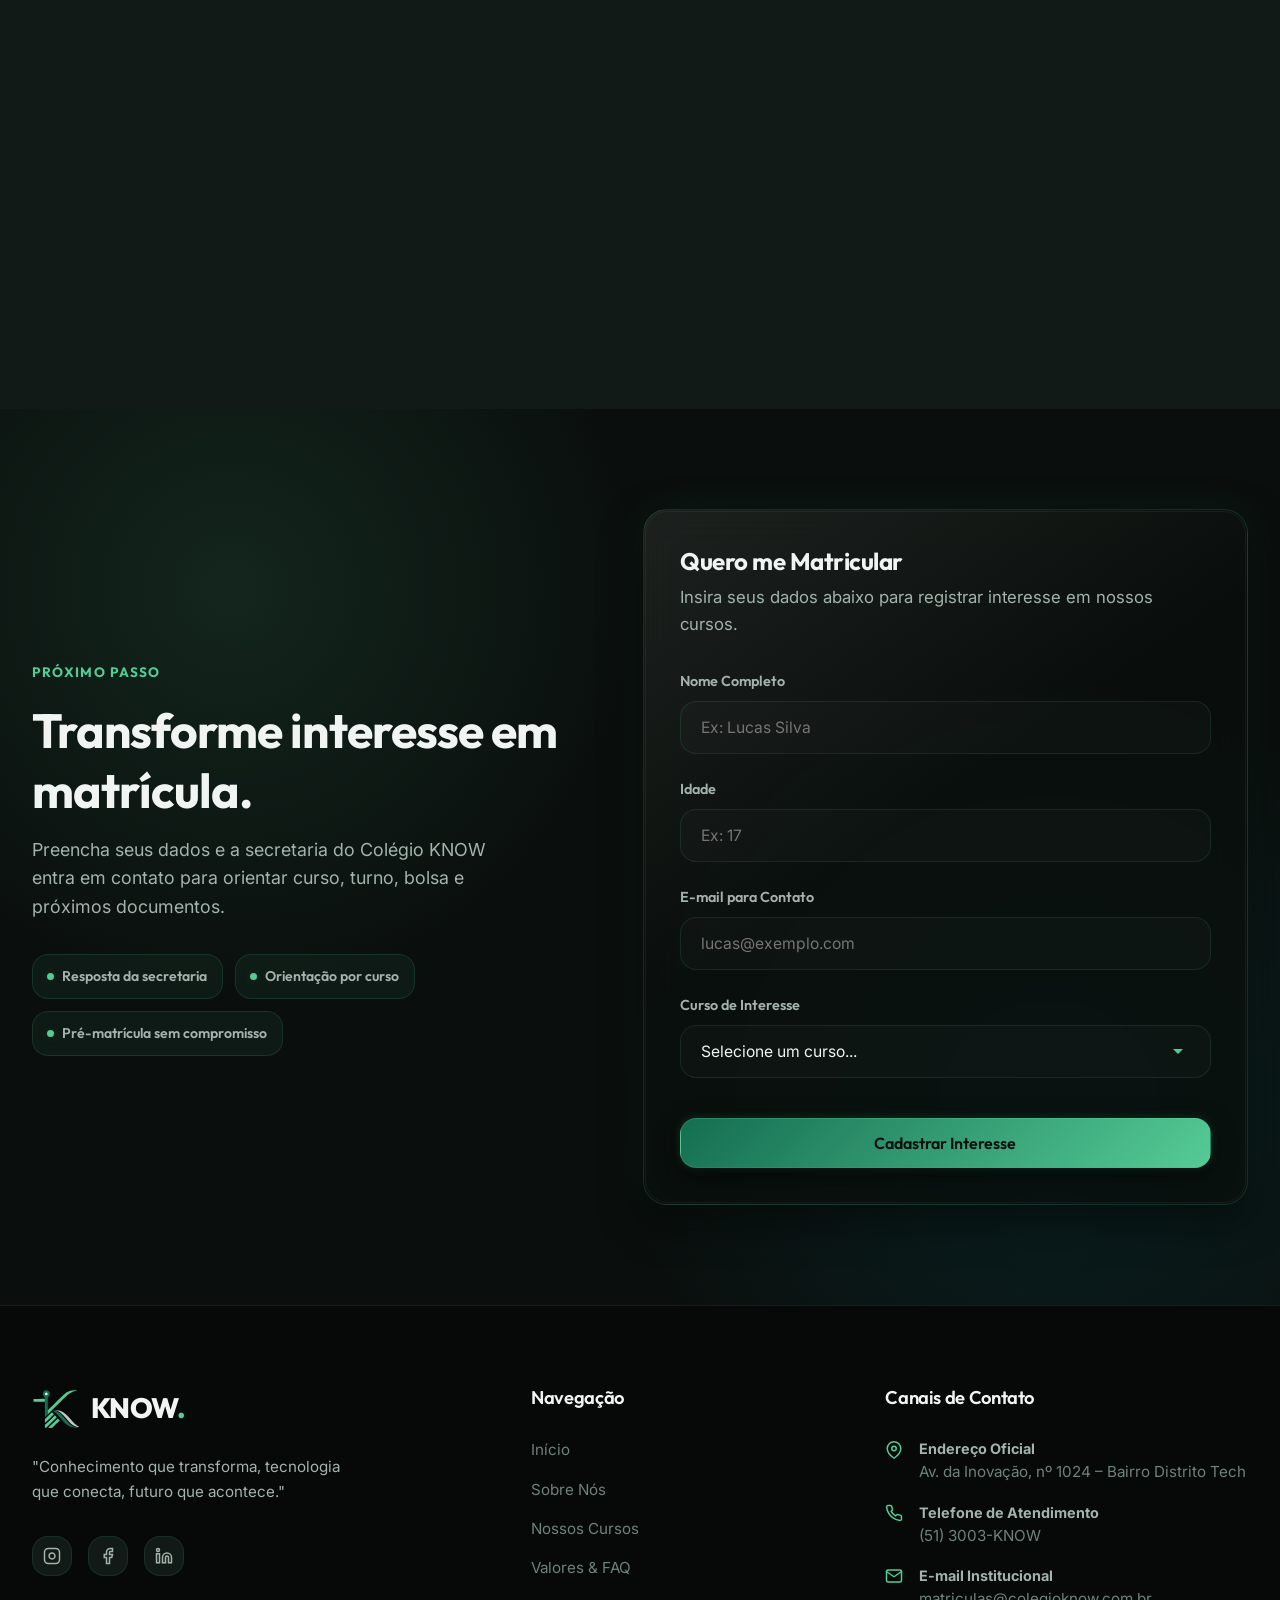
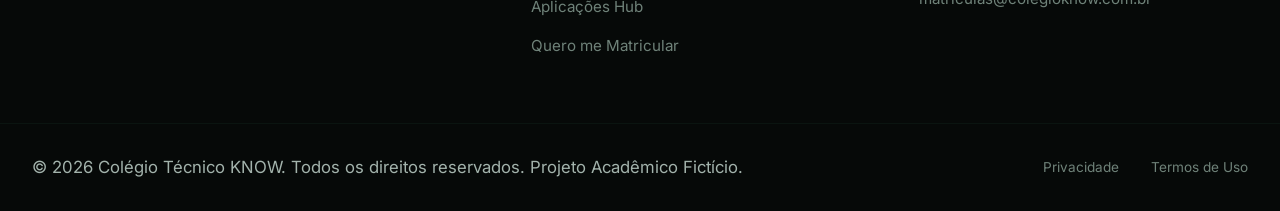
==== commit 158ffd9f: "Add files via upload" ====
--- a/index.html
+++ b/index.html
@@ -1,835 +1,832 @@
-<!DOCTYPE html>
-<html lang="pt-BR" data-theme="dark">
-<head>
-  <meta charset="UTF-8">
-  <meta name="viewport" content="width=device-width, initial-scale=1.0">
-  <meta name="description" content="Colégio Técnico KNOW - Conhecimento que transforma, tecnologia que conecta, futuro que acontece. Cursos técnicos em Informática, Enfermagem e Administração.">
-  <link rel="icon" type="image/x-icon" href="/assets/logo-icon.svg">
-  <title>Colégio Técnico KNOW | Ensino Técnico de Alta Performance</title>
-  
-  <!-- CSS Stylesheets -->
-  <link rel="stylesheet" href="css/variables.css">
-  <link rel="stylesheet" href="css/base.css">
-  <link rel="stylesheet" href="css/layout.css">
-  <link rel="stylesheet" href="css/courses.css">
-  <link rel="stylesheet" href="css/widgets.css">
-
-  <!-- Core Page Animation Helpers -->
-  <style>
-    /* Global scroll animation visibility utilities */
-    .animate-in {
-      opacity: 0;
-      transform:
-        translate3d(var(--reveal-x, 0), var(--reveal-y, 22px), 0)
-        scale(var(--reveal-scale, 0.985));
-      filter: blur(var(--reveal-blur, 5px));
-      transition:
-        opacity 0.85s cubic-bezier(0.16, 1, 0.3, 1),
-        transform 0.85s cubic-bezier(0.16, 1, 0.3, 1),
-        filter 0.85s cubic-bezier(0.16, 1, 0.3, 1);
-      transition-delay: var(--reveal-delay, 0s);
-      will-change: opacity, transform, filter;
-    }
-    .animate-in.fade-visible {
-      opacity: 1;
-      transform: translate3d(0, 0, 0) scale(1);
-      filter: blur(0);
-    }
-
-    .courses-header,
-    .finance-header,
-    .hub-header,
-    .about-header {
-      --reveal-y: 18px;
-      --reveal-blur: 4px;
-    }
-
-    .courses-nav-list,
-    .tuition-card {
-      --reveal-x: -26px;
-      --reveal-y: 10px;
-      --reveal-delay: 0.08s;
-    }
-
-    .courses-display,
-    .faq-wrapper {
-      --reveal-x: 26px;
-      --reveal-y: 10px;
-      --reveal-delay: 0.16s;
-      --reveal-scale: 0.975;
-    }
-
-    .dashboard-window {
-      --reveal-y: 32px;
-      --reveal-scale: 0.975;
-      --reveal-delay: 0.12s;
-    }
-
-    .enrollment-copy {
-      --reveal-x: -24px;
-      --reveal-y: 12px;
-    }
-
-    .enrollment-card {
-      --reveal-x: 24px;
-      --reveal-y: 12px;
-      --reveal-delay: 0.12s;
-      --reveal-scale: 0.975;
-    }
-
-    .fade-visible.courses-nav-list .courses-nav-item,
-    .fade-visible.faq-wrapper .faq-item,
-    .fade-visible.tuition-card .tuition-item,
-    .fade-visible.dashboard-window .sidebar-btn {
-      animation: revealChildItem 0.72s cubic-bezier(0.16, 1, 0.3, 1) both;
-    }
-
-    .fade-visible.courses-nav-list .courses-nav-item:nth-child(2),
-    .fade-visible.faq-wrapper .faq-item:nth-of-type(2),
-    .fade-visible.tuition-card .tuition-item:nth-child(2),
-    .fade-visible.dashboard-window .sidebar-btn:nth-child(2) {
-      animation-delay: 0.08s;
-    }
-
-    .fade-visible.courses-nav-list .courses-nav-item:nth-child(3),
-    .fade-visible.faq-wrapper .faq-item:nth-of-type(3),
-    .fade-visible.tuition-card .tuition-item:nth-child(3),
-    .fade-visible.dashboard-window .sidebar-btn:nth-child(3) {
-      animation-delay: 0.16s;
-    }
-
-    .fade-visible.faq-wrapper .faq-item:nth-of-type(4),
-    .fade-visible.dashboard-window .sidebar-btn:nth-child(4) {
-      animation-delay: 0.24s;
-    }
-
-    .fade-visible.tuition-card .scholarship-box,
-    .fade-visible.dashboard-window .dashboard-canvas {
-      animation: revealChildPanel 0.78s cubic-bezier(0.16, 1, 0.3, 1) 0.2s both;
-    }
-
-    @keyframes revealChildItem {
-      from {
-        opacity: 0;
-        transform: translateY(14px);
-        filter: blur(3px);
-      }
-      to {
-        opacity: 1;
-        transform: translateY(0);
-        filter: blur(0);
-      }
-    }
-
-    @keyframes revealChildPanel {
-      from {
-        opacity: 0;
-        transform: translateY(18px) scale(0.985);
-        filter: blur(4px);
-      }
-      to {
-        opacity: 1;
-        transform: translateY(0) scale(1);
-        filter: blur(0);
-      }
-    }
-
-    @media (prefers-reduced-motion: reduce) {
-      .animate-in,
-      .fade-visible.courses-nav-list .courses-nav-item,
-      .fade-visible.faq-wrapper .faq-item,
-      .fade-visible.tuition-card .tuition-item,
-      .fade-visible.dashboard-window .sidebar-btn,
-      .fade-visible.tuition-card .scholarship-box,
-      .fade-visible.dashboard-window .dashboard-canvas {
-        animation: none;
-        transition: none;
-        opacity: 1;
-        transform: none;
-        filter: none;
-      }
-    }
-    
-    /* Global course panel transition styling */
-    .course-pane {
-      display: none;
-    }
-    .course-pane.active {
-      display: flex;
-    }
-  </style>
-</head>
-<body>
-
-  <!-- ==========================================================================
-       HEADER & NAVIGATION
-       ========================================================================== -->
-  <header class="header" id="main-header">
-    <div class="container">
-      <a class="logo" href="#home" id="nav-brand-logo">
-        <img src="assets/logo-icon.svg" alt="Ícone Colégio KNOW" id="logo-icon-img">
-        <span class="logo-text">KNOW<span>.</span></span>
-      </a>
-      
-      <!-- Mobile menu trigger -->
-      <div class="menu-btn" id="menu-btn" aria-label="Abrir Menu">
-        <span></span>
-        <span></span>
-        <span></span>
-      </div>
-
-      <nav class="nav-menu" id="nav-menu">
-        <a class="nav-link active" href="#home" id="link-home">Home</a>
-        <a class="nav-link" href="#sobre" id="link-sobre">Sobre Nós</a>
-        <a class="nav-link" href="#cursos" id="link-cursos">Nossos Cursos</a>
-        <a class="nav-link" href="#financeiro" id="link-financeiro">Valores & FAQ</a>
-        <a class="nav-link" href="#hub" id="link-hub">Portal Hub</a>
-      </nav>
-
-      <div class="nav-actions">
-        <button class="theme-toggle" id="theme-toggle" title="Alternar Tema" aria-label="Alternar Tema Escuro e Claro">
-          <!-- Sun Icon -->
-          <svg class="sun-icon" width="20" height="20" viewBox="0 0 24 24" fill="none" stroke="currentColor" stroke-width="2" stroke-linecap="round" stroke-linejoin="round"><circle cx="12" cy="12" r="5"></circle><line x1="12" y1="1" x2="12" y2="3"></line><line x1="12" y1="21" x2="12" y2="23"></line><line x1="4.22" y1="4.22" x2="5.64" y2="5.64"></line><line x1="18.36" y1="18.36" x2="19.78" y2="19.78"></line><line x1="1" y1="12" x2="3" y2="12"></line><line x1="21" y1="12" x2="23" y2="12"></line><line x1="4.22" y1="19.78" x2="5.64" y2="18.36"></line><line x1="18.36" y1="5.64" x2="19.78" y2="4.22"></line></svg>
-          <!-- Moon Icon -->
-          <svg class="moon-icon" width="20" height="20" viewBox="0 0 24 24" fill="none" stroke="currentColor" stroke-width="2" stroke-linecap="round" stroke-linejoin="round"><path d="M21 12.79A9 9 0 1 1 11.21 3 7 7 0 0 0 21 12.79z"></path></svg>
-        </button>
-        <a class="btn btn-primary" href="#matricula" id="btn-header-cta" style="padding: 0.65rem 1.5rem; font-size: 0.9rem;">
-          <span>Quero me Matricular</span>
-        </a>
-      </div>
-    </div>
-  </header>
-
-  <main>
-    <!-- ==========================================================================
-         HOME (HERO BANNER)
-         ========================================================================== -->
-    <section class="hero-section" id="home">
-      <div class="hero-bg">
-        <div class="hero-glow-1"></div>
-        <div class="hero-glow-2"></div>
-        <div class="hero-grid"></div>
-      </div>
-
-      <div class="container hero-container">
-        <div class="hero-content">
-          <div class="hero-slogan">CONECTANDO PROPÓSITOS</div>
-          <h1 class="hero-title">
-            Conhecimento que <span class="text-gradient">Transforma</span>
-          </h1>
-          <p class="hero-description">
-            <span id="hero-typing-text">Conhecimento que transforma...</span>
-          </p>
-          <div class="hero-actions">
-            <a class="btn btn-primary" href="#hub" id="hero-btn-primary">
-              <span>Descubra Seu Perfil</span>
-            </a>
-            <a class="btn btn-secondary" href="#cursos" id="hero-btn-secondary">
-              <span>Nossos Cursos</span>
-            </a>
-          </div>
-        </div>
-
-        <div class="hero-graphic">
-          <div class="hero-graphic-shell">
-            <div class="hero-orbit-ring ring-outer"></div>
-            <div class="hero-orbit-ring ring-inner"></div>
-            <span class="hero-orbit-dot dot-3"></span>
-            <div class="hero-graphic-circle"></div>
-            <div class="hero-graphic-core">
-              <img src="assets/logo-icon.svg" alt="Símbolo Colégio KNOW" id="hero-core-logo">
-            </div>
-            <!-- Floating Tech tags -->
-            <div class="hero-floating-badge badge-1">
-              <svg width="18" height="18" viewBox="0 0 24 24" fill="none" stroke="var(--brand-mint)" stroke-width="2" stroke-linecap="round" stroke-linejoin="round" style="filter: drop-shadow(0 0 4px rgba(85,203,150,0.5))"><polygon points="13 2 3 14 12 14 11 22 21 10 12 10 13 2"></polygon></svg>
-              <span>Lab de Código</span>
-            </div>
-            <div class="hero-floating-badge badge-2">
-              <svg width="18" height="18" viewBox="0 0 24 24" fill="none" stroke="var(--theme-enferm)" stroke-width="2" stroke-linecap="round" stroke-linejoin="round"><path d="M22 12h-4l-3 9L9 3l-3 9H2"></path></svg>
-              <span>Prática Real</span>
-            </div>
-            <div class="hero-floating-badge badge-3">
-              <svg width="18" height="18" viewBox="0 0 24 24" fill="none" stroke="var(--theme-admin)" stroke-width="2" stroke-linecap="round" stroke-linejoin="round"><path d="M3 3v18h18"></path><path d="m19 9-5 5-4-4-3 3"></path></svg>
-              <span>Gestão & Futuro</span>
-            </div>
-          </div>
-        </div>
-      </div>
-    </section>
-
-    <!-- ==========================================================================
-         SOBRE NÓS (HISTORY & VALUES STORYTELLING TIMELINE)
-         ========================================================================== -->
-    <section class="about-section section-padding" id="sobre">
-      <div class="container">
-        <div class="about-header animate-in">
-          <h2><span>Nossa Trajetória</span>Inovando no Ensino</h2>
-          <p>“Conhecimento que transforma, tecnologia que conecta, futuro que acontece.”</p>
-        </div>
-
-        <div class="storytelling-container" id="storytelling-container">
-          <!-- Neon visual tracking track line -->
-          <div class="storytelling-line"></div>
-          <div class="storytelling-line-progress" id="storytelling-progress"></div>
-
-          <!-- Chapter 1: História -->
-          <div class="story-chapter">
-            <div class="story-meta">
-              <div class="story-date">DESDE 2010</div>
-            </div>
-            <div class="story-node"></div>
-            <div class="story-content-box">
-              <h3 class="story-title">História e Origem</h3>
-              <p class="story-desc">Fundado em 2010, o Colégio Técnico KNOW nasceu com a missão de preencher a lacuna entre o ensino tradicional e as reais demandas do mercado de trabalho de alta performance. Com laboratórios modernos e metodologia prática, a instituição já formou mais de 5.000 profissionais que hoje atuam em grandes empresas, hospitais e setores administrativos de todo o país.</p>
-            </div>
-          </div>
-
-          <!-- Chapter 2: Missão & Visão -->
-          <div class="story-chapter">
-            <div class="story-meta">
-              <div class="story-date">PROPÓSITO</div>
-            </div>
-            <div class="story-node"></div>
-            <div class="story-content-box">
-              <h3 class="story-title">Missão & Visão</h3>
-              <p class="story-desc" style="margin-bottom: 1rem;"><strong>Missão:</strong> Formar profissionais técnicos de excelência, unindo conhecimento teórico rigoroso, prática de mercado e valores éticos humanos.</p>
-              <p class="story-desc"><strong>Visão:</strong> Ser reconhecido até 2030 como o principal ecossistema de ensino técnico focado em empregabilidade e inovação do estado.</p>
-            </div>
-          </div>
-
-          <!-- Chapter 3: Valores -->
-          <div class="story-chapter">
-            <div class="story-meta">
-              <div class="story-date">VALORES</div>
-            </div>
-            <div class="story-node"></div>
-            <div class="story-content-box">
-              <h3 class="story-title">Valores Fundamentais</h3>
-              <div class="values-grid">
-                <div class="value-item">
-                  <div class="value-icon">
-                    <svg width="14" height="14" viewBox="0 0 24 24" fill="none" stroke="currentColor" stroke-width="3" stroke-linecap="round" stroke-linejoin="round"><polyline points="20 6 9 17 4 12"></polyline></svg>
-                  </div>
-                  <div>
-                    <h4>Inovação Constante</h4>
-                    <p>Adaptabilidade pedagógica contínua.</p>
-                  </div>
-                </div>
-                <div class="value-item">
-                  <div class="value-icon">
-                    <svg width="14" height="14" viewBox="0 0 24 24" fill="none" stroke="currentColor" stroke-width="3" stroke-linecap="round" stroke-linejoin="round"><polyline points="20 6 9 17 4 12"></polyline></svg>
-                  </div>
-                  <div>
-                    <h4>Ética e Cuidado</h4>
-                    <p>Acolhimento com o próximo.</p>
-                  </div>
-                </div>
-                <div class="value-item">
-                  <div class="value-icon">
-                    <svg width="14" height="14" viewBox="0 0 24 24" fill="none" stroke="currentColor" stroke-width="3" stroke-linecap="round" stroke-linejoin="round"><polyline points="20 6 9 17 4 12"></polyline></svg>
-                  </div>
-                  <div>
-                    <h4>Protagonismo</h4>
-                    <p>O aluno molda suas escolhas.</p>
-                  </div>
-                </div>
-                <div class="value-item">
-                  <div class="value-icon">
-                    <svg width="14" height="14" viewBox="0 0 24 24" fill="none" stroke="currentColor" stroke-width="3" stroke-linecap="round" stroke-linejoin="round"><polyline points="20 6 9 17 4 12"></polyline></svg>
-                  </div>
-                  <div>
-                    <h4>Excelência</h4>
-                    <p>Preparação técnica de alto nível.</p>
-                  </div>
-                </div>
-              </div>
-            </div>
-          </div>
-        </div>
-      </div>
-    </section>
-
-    <!-- ==========================================================================
-         NOSSOS CURSOS (INTERACTIVE ASYMMETRIC SPLIT SHOWCASE)
-         ========================================================================== -->
-    <section class="courses-section section-padding" id="cursos">
-      <div class="container">
-        <div class="courses-header animate-in">
-          <h2><span>Nossa Matriz</span>Matriz Curricular Avançada</h2>
-          <p>Descubra as trilhas técnicas desenvolvidas para impulsionar a sua empregabilidade rápida.</p>
-        </div>
-
-        <div class="courses-showcase">
-          <!-- Course Selection Navigator (Left) -->
-          <ul class="courses-nav-list animate-in">
-            <li class="courses-nav-item active" data-target="pane-informatic" id="nav-item-info">
-              <span class="courses-nav-tag">Inovação e Desenvolvimento</span>
-              <h3 class="courses-nav-title">Técnico em Informática</h3>
-              <span class="courses-nav-focus">Sistemas & Infraestrutura de TI</span>
-            </li>
-            <li class="courses-nav-item" data-target="pane-nursing" id="nav-item-nursing">
-              <span class="courses-nav-tag">Saúde e Acolhimento</span>
-              <h3 class="courses-nav-title">Técnico em Enfermagem</h3>
-              <span class="courses-nav-focus">Cuidado Prático Hospitalar</span>
-            </li>
-            <li class="courses-nav-item" data-target="pane-admin" id="nav-item-admin">
-              <span class="courses-nav-tag">Estratégia e Empreendedorismo</span>
-              <h3 class="courses-nav-title">Técnico em Administração</h3>
-              <span class="courses-nav-focus">Finanças & Gestão Empresarial</span>
-            </li>
-          </ul>
-
-          <!-- Course Details Dynamic Screen (Right) -->
-          <div class="courses-display animate-in">
-            <!-- Pane 1: Informática -->
-            <div class="course-pane pane-informatic active" id="pane-informatic">
-              <div class="pane-card">
-                <span class="pane-badge">TECNOLOGIA & INOVAÇÃO</span>
-                <p class="pane-desc">Prepare-se para o mercado que mais cresce no mundo. O aluno aprende lógica de programação, desenvolvimento web, banco de dados, arquitetura de redes e segurança da informação, saindo pronto para atuar como desenvolvedor júnior ou analista de suporte.</p>
-                
-                <div class="pane-keywords">
-                  <span class="keyword-tag">Tecnologia</span>
-                  <span class="keyword-tag">Futuro</span>
-                  <span class="keyword-tag">Inovação</span>
-                  <span class="keyword-tag">Código</span>
-                </div>
-
-                <div class="curriculum-map">
-                  <h4 class="curriculum-title">Principais Eixos do Curso</h4>
-                  <div class="curriculum-steps">
-                    <div class="curriculum-step">
-                      <span class="step-num">Eixo 1</span>
-                      <span class="step-name">Lógica & Web</span>
-                    </div>
-                    <div class="curriculum-step">
-                      <span class="step-num">Eixo 2</span>
-                      <span class="step-name">Banco de Dados</span>
-                    </div>
-                    <div class="curriculum-step">
-                      <span class="step-num">Eixo 3</span>
-                      <span class="step-name">Segurança</span>
-                    </div>
-                  </div>
-                </div>
-              </div>
-            </div>
-
-            <!-- Pane 2: Enfermagem -->
-            <div class="course-pane pane-nursing" id="pane-nursing">
-              <div class="pane-card">
-                <span class="pane-badge">SAÚDE & CUIDADO</span>
-                <p class="pane-desc">Formação técnica completa voltada para o cuidado e bem-estar do paciente. Com aulas práticas em laboratórios de última geração simulando ambientes hospitalares, o aluno aprende procedimentos de enfermagem, primeiros socorros, administração de medicamentos e biossegurança.</p>
-                
-                <div class="pane-keywords">
-                  <span class="keyword-tag">Saúde</span>
-                  <span class="keyword-tag">Cuidado</span>
-                  <span class="keyword-tag">Confiança</span>
-                  <span class="keyword-tag">Humanidade</span>
-                </div>
-
-                <div class="curriculum-map">
-                  <h4 class="curriculum-title">Principais Eixos do Curso</h4>
-                  <div class="curriculum-steps">
-                    <div class="curriculum-step">
-                      <span class="step-num">Eixo 1</span>
-                      <span class="step-name">Fundamentos</span>
-                    </div>
-                    <div class="curriculum-step">
-                      <span class="step-num">Eixo 2</span>
-                      <span class="step-name">Enfermagem Clínica</span>
-                    </div>
-                    <div class="curriculum-step">
-                      <span class="step-num">Eixo 3</span>
-                      <span class="step-name">Prática Hospitalar</span>
-                    </div>
-                  </div>
-                </div>
-              </div>
-            </div>
-
-            <!-- Pane 3: Administração -->
-            <div class="course-pane pane-admin" id="pane-admin">
-              <div class="pane-card">
-                <span class="pane-badge">GESTÃO & LIDERANÇA</span>
-                <p class="pane-desc">O alicerce de qualquer empresa de sucesso. O curso capacita o aluno para gerenciar processos administrativos, planejar estratégias de marketing, controlar fluxo de caixa, coordenar equipes e desenvolver o espírito empreendedor para criar seu próprio negócio.</p>
-                
-                <div class="pane-keywords">
-                  <span class="keyword-tag">Liderança</span>
-                  <span class="keyword-tag">Estratégia</span>
-                  <span class="keyword-tag">Organização</span>
-                  <span class="keyword-tag">Finanças</span>
-                </div>
-
-                <div class="curriculum-map">
-                  <h4 class="curriculum-title">Principais Eixos do Curso</h4>
-                  <div class="curriculum-steps">
-                    <div class="curriculum-step">
-                      <span class="step-num">Eixo 1</span>
-                      <span class="step-name">Empreendedorismo</span>
-                    </div>
-                    <div class="curriculum-step">
-                      <span class="step-num">Eixo 2</span>
-                      <span class="step-name">Finanças & Controles</span>
-                    </div>
-                    <div class="curriculum-step">
-                      <span class="step-num">Eixo 3</span>
-                      <span class="step-name">Gestão Estratégica</span>
-                    </div>
-                  </div>
-                </div>
-              </div>
-            </div>
-          </div>
-        </div>
-      </div>
-    </section>
-
-    <!-- ==========================================================================
-         TUITION & FAQ SECTION (MENSALIDADES E EXPLICAÇÕES)
-         ========================================================================== -->
-    <section class="finance-section section-padding" id="financeiro">
-      <div class="container">
-        <div class="finance-header animate-in">
-          <h2><span>Investimento & Suporte</span>Mensalidades & Dúvidas</h2>
-          <p>Valores transparentes e respostas diretas para ajudar você a planejar seu futuro profissional hoje.</p>
-        </div>
-
-        <div class="finance-container">
-          <!-- Left: Tuition & Scholarships info -->
-          <div class="tuition-card animate-in">
-            <h3 class="tuition-title">
-              <svg width="24" height="24" viewBox="0 0 24 24" fill="none" stroke="var(--brand-mint)" stroke-width="2" stroke-linecap="round" stroke-linejoin="round"><line x1="12" y1="1" x2="12" y2="23"></line><path d="M17 5H9.5a3.5 3.5 0 0 0 0 7h5a3.5 3.5 0 0 1 0 7H6"></path></svg>
-              <span>Matriz de Mensalidades</span>
-            </h3>
-            
-            <div class="tuition-list">
-              <div class="tuition-item">
-                <div class="tuition-item-info">
-                  <h4>Técnico em Informática</h4>
-                  <span>Duração: 4 Semestres | Turnos: M/N</span>
-                </div>
-                <div class="tuition-price">
-                  <span class="tuition-value">R$ 349,00</span>
-                  <span class="tuition-period">por mês</span>
-                </div>
-              </div>
-
-              <div class="tuition-item">
-                <div class="tuition-item-info">
-                  <h4>Técnico em Enfermagem</h4>
-                  <span>Duração: 4 Semestres | Turnos: M/N</span>
-                </div>
-                <div class="tuition-price">
-                  <span class="tuition-value">R$ 429,00</span>
-                  <span class="tuition-period">por mês</span>
-                </div>
-              </div>
-
-              <div class="tuition-item">
-                <div class="tuition-item-info">
-                  <h4>Técnico em Administração</h4>
-                  <span>Duração: 3 Semestres | Turnos: M/N</span>
-                </div>
-                <div class="tuition-price">
-                  <span class="tuition-value">R$ 349,00</span>
-                  <span class="tuition-period">por mês</span>
-                </div>
-              </div>
-            </div>
-
-            <!-- Scholarship Box -->
-            <div class="scholarship-box">
-              <div class="scholarship-icon" style="color: var(--brand-mint)">
-                <svg width="24" height="24" viewBox="0 0 24 24" fill="none" stroke="currentColor" stroke-width="2" stroke-linecap="round" stroke-linejoin="round"><path d="M22 10v6M2 10l10-5 10 5-10 5z"></path><path d="M6 12v5c0 2 2 3 6 3s6-1 6-3v-5"></path></svg>
-              </div>
-              <div class="scholarship-text">
-                <h5>Programa de Bolsas KNOW</h5>
-                <p>Oferecemos descontos especiais de 10% a 100% com base no nosso Concurso anual, nota do ENEM ou via convênios com empresas e cooperativas parceiras.</p>
-              </div>
-            </div>
-          </div>
-
-          <!-- Right: Interactive Accordion FAQ -->
-          <div class="faq-wrapper animate-in">
-            <h3 class="faq-title">
-              <svg width="24" height="24" viewBox="0 0 24 24" fill="none" stroke="var(--brand-mint)" stroke-width="2" stroke-linecap="round" stroke-linejoin="round"><circle cx="12" cy="12" r="10"></circle><path d="M9.09 9a3 3 0 0 1 5.83 1c0 2-3 3-3 3"></path><line x1="12" y1="17" x2="12.01" y2="17"></line></svg>
-              <span>Explicações & Respostas</span>
-            </h3>
-
-            <div class="faq-item">
-              <button class="faq-trigger">
-                <span>O diploma do curso técnico é reconhecido pelo MEC?</span>
-                <svg class="faq-icon-arrow" width="18" height="18" viewBox="0 0 24 24" fill="none" stroke="currentColor" stroke-width="2" stroke-linecap="round" stroke-linejoin="round"><polyline points="6 9 12 15 18 9"></polyline></svg>
-              </button>
-              <div class="faq-content">
-                <div class="faq-content-inner">
-                  <p>Sim! Todos os cursos do Colégio Técnico KNOW são 100% autorizados e devidamente credenciados perante os órgãos estaduais de educação e o MEC. Nossos diplomas possuem validade nacional plena para fins profissionais e acadêmicos.</p>
-                </div>
-              </div>
-            </div>
-
-            <div class="faq-item">
-              <button class="faq-trigger">
-                <span>Como funcionam os estágios supervisionados?</span>
-                <svg class="faq-icon-arrow" width="18" height="18" viewBox="0 0 24 24" fill="none" stroke="currentColor" stroke-width="2" stroke-linecap="round" stroke-linejoin="round"><polyline points="6 9 12 15 18 9"></polyline></svg>
-              </button>
-              <div class="faq-content">
-                <div class="faq-content-inner">
-                  <p>Mantemos parcerias e convênios formais com mais de 200 grandes empresas de tecnologia, hospitais de ponta e corporações locais. A escola auxilia na inserção rápida e faz a supervisão técnica completa para consolidar sua empregabilidade.</p>
-                </div>
-              </div>
-            </div>
-
-            <div class="faq-item">
-              <button class="faq-trigger">
-                <span>Posso cursar a formação técnica junto com o Ensino Médio?</span>
-                <svg class="faq-icon-arrow" width="18" height="18" viewBox="0 0 24 24" fill="none" stroke="currentColor" stroke-width="2" stroke-linecap="round" stroke-linejoin="round"><polyline points="6 9 12 15 18 9"></polyline></svg>
-              </button>
-              <div class="faq-content">
-                <div class="faq-content-inner">
-                  <p>Com certeza! Nossa grade curricular e turnos flexíveis (matutino e noturno) foram estrategicamente estruturados para permitir que você estude em sua escola regular e concilie com o curso técnico simultaneamente, saindo formado em duas frentes.</p>
-                </div>
-              </div>
-            </div>
-
-            <div class="faq-item">
-              <button class="faq-trigger">
-                <span>Quais as facilidades de bolsas e financiamento?</span>
-                <svg class="faq-icon-arrow" width="18" height="18" viewBox="0 0 24 24" fill="none" stroke="currentColor" stroke-width="2" stroke-linecap="round" stroke-linejoin="round"><polyline points="6 9 12 15 18 9"></polyline></svg>
-              </button>
-              <div class="faq-content">
-                <div class="faq-content-inner">
-                  <p>Além dos cupons instantâneos da nossa Raspadinha de Marketing (como descontos de 10% ou isenção da matrícula), você pode participar de provas de bolsas semestrais baseadas em mérito e usufruir de parcelamentos flexíveis sem juros.</p>
-                </div>
-              </div>
-            </div>
-          </div>
-        </div>
-      </div>
-    </section>
-
-    <!-- ==========================================================================
-         HUB DE APLICAÇÕES INTERNAS (OS WINDOW STYLE DASHBOARD)
-         ========================================================================== -->
-    <section class="hub-section section-padding" id="hub">
-      <div class="container">
-        <div class="hub-header animate-in">
-          <h2><span>Ferramentas Digitais</span>KNOW Hub Central</h2>
-          <p>Transformação digital em ação: teste suas aptidões, participe de brindes gamificados e acesse os cadastros escolares.</p>
-        </div>
-
-        <div class="dashboard-pin-stage">
-          <div class="dashboard-window animate-in" id="dashboard-window">
-          <!-- OS Window Topbar -->
-          <div class="window-bar">
-            <div class="window-dots">
-              <div class="window-dot red"></div>
-              <div class="window-dot yellow"></div>
-              <div class="window-dot green"></div>
-            </div>
-            <div class="window-title" id="window-title-text">
-              <span class="window-title-kicker" id="window-title-kicker">KNOW Hub</span>
-              <strong id="window-module-title">Quiz Vocacional</strong>
-            </div>
-            <div class="window-status" id="window-status">18 perguntas</div>
-          </div>
-
-          <!-- OS Window Body Grid -->
-          <div class="window-body">
-            <!-- Sidebar Navigation -->
-            <aside class="dashboard-sidebar">
-              <button class="sidebar-btn active" data-target="quiz-pane" data-title="Quiz Vocacional" data-kicker="Orientação de carreira" data-status="18 perguntas" id="sidebar-btn-quiz" aria-label="Quiz Vocacional">
-                <svg viewBox="0 0 24 24"><path d="M12 2C6.48 2 2 6.48 2 12s4.48 10 10 10 10-4.48 10-10S17.52 2 12 2zm1 16h-2v-2h2v2zm1.07-7.75l-.9.92C12.45 11.9 12 12.5 12 14h-2v-.5c0-1.1.45-2.1 1.17-2.83l1.24-1.26c.37-.36.59-.86.59-1.41 0-1.1-.9-2-2-2s-2 .9-2 2H7c0-2.76 2.24-5 5-5s5 2.24 5 5c0 1.04-.42 1.99-1.07 2.25z"/></svg>
-                <span>Quiz Vocacional</span>
-              </button>
-              
-              <button class="sidebar-btn" data-target="scratch-pane" data-title="Raspadinha Eventos" data-kicker="Ativação presencial" data-status="Brindes KNOW" id="sidebar-btn-scratch" aria-label="Raspadinha Eventos">
-                <svg viewBox="0 0 24 24"><path d="M20 6h-2.18c.11-.31.18-.65.18-1 0-1.66-1.34-3-3-3-1.05 0-1.96.54-2.5 1.35l-.5.67-.5-.68C10.96 2.54 10.05 2 9 2 7.34 2 6 3.34 6 5c0 .35.07.69.18 1H4c-1.11 0-1.99.89-1.99 2L2 19c0 1.11.89 2 2 2h16c1.11 0 2-.89 2-2V8c0-1.11-.89-2-2-2zm-5-2c.55 0 1 .45 1 1s-.45 1-1 1-1-.45-1-1 .45-1 1-1zM9 4c.55 0 1 .45 1 1s-.45 1-1 1-1-.45-1-1 .45-1 1-1zm11 15H4v-2h16v2zm0-5H4V8h5.08L7 10.83l1.41 1.42L12 8.67l3.59 3.58L17 10.83 14.92 8H20v6z"/></svg>
-                <span>Raspadinha Eventos</span>
-              </button>
-              <button class="sidebar-btn sidebar-btn-admin" data-href="secretaria.html" data-title="Secretaria" data-kicker="Painel administrativo" data-status="Leads em tempo real" id="sidebar-btn-admin" aria-label="Secretaria">
-                <svg viewBox="0 0 24 24"><path d="M19.43 12.98c.04-.32.07-.64.07-.98s-.03-.66-.07-.98l2.11-1.65c.19-.15.24-.42.12-.64l-2-3.46c-.12-.22-.39-.3-.61-.22l-2.49 1c-.52-.4-1.08-.73-1.69-.98l-.38-2.65C14.46 2.18 14.25 2 14 2h-4c-.25 0-.46.18-.49.42l-.38 2.65c-.61.25-1.17.59-1.69.98l-2.49-1c-.23-.09-.49 0-.61.22l-2 3.46c-.13.22-.07.49.12.64l2.11 1.65c-.04.32-.07.65-.07.98s.03.66.07.98l-2.11 1.65c-.19.15-.24.42-.12.64l2 3.46c.12.22.39.3.61.22l2.49-1c.52.4 1.08.73 1.69.98l.38 2.65c.03.24.24.42.49.42h4c.25 0 .46-.18.49-.42l.38-2.65c.61-.25 1.17-.59 1.69-.98l2.49 1c.23.09.49 0 .61-.22l2-3.46c.12-.22.07-.49-.12-.64l-2.11-1.65zM12 15.5c-1.93 0-3.5-1.57-3.5-3.5s1.57-3.5 3.5-3.5 3.5 1.57 3.5 3.5-1.57 3.5-3.5 3.5z"/></svg>
-                <span>Secretaria</span>
-              </button>
-            </aside>
-
-            <!-- Main Widget Panel Canvas -->
-            <main class="dashboard-canvas">
-              
-              <!-- Tab 1: Quiz Vocacional -->
-              <div class="widget-pane active" id="quiz-pane">
-                <div class="quiz-widget" id="quiz-app">
-                  <!-- Generated Reactively via js/quiz.js -->
-                </div>
-              </div>
-
-              <!-- Tab 2: Raspadinha -->
-              <div class="widget-pane" id="scratch-pane">
-                <div class="scratch-widget" id="scratch-card-app">
-                  <!-- Generated Reactively via js/scratchcard.js -->
-                </div>
-              </div>
-
-            </main>
-          </div>
-          </div>
-        </div>
-      </div>
-    </section>
-
-    <!-- ==========================================================================
-         FINAL CTA / MATRÍCULA
-         ========================================================================== -->
-    <section class="enrollment-section section-padding" id="matricula">
-      <div class="container enrollment-container">
-        <div class="enrollment-copy animate-in">
-          <span class="enrollment-eyebrow">Próximo passo</span>
-          <h2>Transforme interesse em matrícula.</h2>
-          <p>Preencha seus dados e a secretaria do Colégio KNOW entra em contato para orientar curso, turno, bolsa e próximos documentos.</p>
-          <div class="enrollment-points">
-            <span>Resposta da secretaria</span>
-            <span>Orientação por curso</span>
-            <span>Pré-matrícula sem compromisso</span>
-          </div>
-        </div>
-
-        <div class="enrollment-card animate-in">
-          <div class="leads-widget">
-            <div class="leads-header">
-              <h3>Quero me Matricular</h3>
-              <p>Insira seus dados abaixo para registrar interesse em nossos cursos.</p>
-            </div>
-            <div class="leads-form-wrapper">
-              <form class="leads-form" id="leads-capture-form" novalidate>
-                <div class="form-group">
-                  <label class="form-label" for="lead-name">Nome Completo</label>
-                  <div class="input-wrapper">
-                    <input class="form-input" id="lead-name" type="text" placeholder="Ex: Lucas Silva" required>
-                  </div>
-                  <span class="error-message"></span>
-                </div>
-                <div class="form-group">
-                  <label class="form-label" for="lead-age">Idade</label>
-                  <div class="input-wrapper">
-                    <input class="form-input" id="lead-age" type="number" placeholder="Ex: 17" required>
-                  </div>
-                  <span class="error-message"></span>
-                </div>
-                <div class="form-group">
-                  <label class="form-label" for="lead-email">E-mail para Contato</label>
-                  <div class="input-wrapper">
-                    <input class="form-input" id="lead-email" type="email" placeholder="lucas@exemplo.com" required>
-                  </div>
-                  <span class="error-message"></span>
-                </div>
-                <div class="form-group">
-                  <label class="form-label" for="lead-course">Curso de Interesse</label>
-                  <div class="input-wrapper">
-                    <select class="form-input" id="lead-course" required>
-                      <option value="" disabled selected hidden>Selecione um curso...</option>
-                      <option value="Técnico em Informática">Técnico em Informática</option>
-                      <option value="Técnico em Enfermagem">Técnico em Enfermagem</option>
-                      <option value="Técnico em Administração">Técnico em Administração</option>
-                      <option value="Orientação de Carreira">Orientação de Carreira</option>
-                    </select>
-                  </div>
-                  <span class="error-message"></span>
-                </div>
-                <button class="btn btn-primary" type="submit" style="margin-top: 1rem;">
-                  <span>Cadastrar Interesse</span>
-                </button>
-              </form>
-            </div>
-          </div>
-        </div>
-      </div>
-    </section>
-  </main>
-
-  <!-- ==========================================================================
-       FOOTER
-       ========================================================================== -->
-  <footer class="footer">
-    <div class="container footer-grid">
-      
-      <div class="footer-brand">
-        <a class="logo" href="#home" id="footer-brand-logo">
-          <img src="assets/logo-icon.svg" alt="Logo Colégio KNOW" id="footer-logo-img">
-          <span class="logo-text">KNOW<span>.</span></span>
-        </a>
-        <p class="footer-slogan">"Conhecimento que transforma, tecnologia que conecta, futuro que acontece."</p>
-        <div class="footer-socials">
-          <a class="social-link" href="#" aria-label="Acesse nosso Instagram" title="Instagram">
-            <svg width="18" height="18" viewBox="0 0 24 24" fill="none" stroke="currentColor" stroke-width="2"><rect x="2" y="2" width="20" height="20" rx="5" ry="5"></rect><path d="M16 11.37A4 4 0 1 1 12.63 8 4 4 0 0 1 16 11.37z"></path><line x1="17.5" y1="6.5" x2="17.51" y2="6.5"></line></svg>
-          </a>
-          <a class="social-link" href="#" aria-label="Acesse nosso Facebook" title="Facebook">
-            <svg width="18" height="18" viewBox="0 0 24 24" fill="none" stroke="currentColor" stroke-width="2"><path d="M18 2h-3a5 5 0 0 0-5 5v3H7v4h3v8h4v-8h3l1-4h-4V7a1 1 0 0 1 1-1h3z"></path></svg>
-          </a>
-          <a class="social-link" href="#" aria-label="Acesse nosso LinkedIn" title="LinkedIn">
-            <svg width="18" height="18" viewBox="0 0 24 24" fill="none" stroke="currentColor" stroke-width="2"><path d="M16 8a6 6 0 0 1 6 6v7h-4v-7a2 2 0 0 0-2-2 2 2 0 0 0-2 2v7h-4v-7a6 6 0 0 1 6-6z"></path><rect x="2" y="9" width="4" height="12"></rect><circle cx="4" cy="4" r="2"></circle></svg>
-          </a>
-        </div>
-      </div>
-
-      <div class="footer-nav">
-        <h4 class="footer-title">Navegação</h4>
-        <ul class="footer-links">
-          <li><a href="#home">Início</a></li>
-          <li><a href="#sobre">Sobre Nós</a></li>
-          <li><a href="#cursos">Nossos Cursos</a></li>
-          <li><a href="#financeiro">Valores & FAQ</a></li>
-          <li><a href="#hub">Aplicações Hub</a></li>
-          <li><a href="#matricula">Quero me Matricular</a></li>
-        </ul>
-      </div>
-
-      <div class="footer-contact">
-        <h4 class="footer-title">Canais de Contato</h4>
-        <ul class="contact-list">
-          <li class="contact-item">
-            <span class="contact-icon" style="color: var(--brand-mint); display: flex; margin-top: 0.2rem;">
-              <svg width="18" height="18" viewBox="0 0 24 24" fill="none" stroke="currentColor" stroke-width="2" stroke-linecap="round" stroke-linejoin="round"><path d="M21 10c0 7-9 13-9 13s-9-6-9-13a9 9 0 0 1 18 0z"></path><circle cx="12" cy="10" r="3"></circle></svg>
-            </span>
-            <div class="contact-text">
-              <strong>Endereço Oficial</strong>
-              Av. da Inovação, nº 1024 – Bairro Distrito Tech
-            </div>
-          </li>
-          <li class="contact-item">
-            <span class="contact-icon" style="color: var(--brand-mint); display: flex; margin-top: 0.2rem;">
-              <svg width="18" height="18" viewBox="0 0 24 24" fill="none" stroke="currentColor" stroke-width="2" stroke-linecap="round" stroke-linejoin="round"><path d="M22 16.92v3a2 2 0 0 1-2.18 2 19.79 19.79 0 0 1-8.63-3.07 19.5 19.5 0 0 1-6-6 19.79 19.79 0 0 1-3.07-8.67A2 2 0 0 1 4.11 2h3a2 2 0 0 1 2 1.72 12.84 12.84 0 0 0 .7 2.81 2 2 0 0 1-.45 2.11L8.09 9.91a16 16 0 0 0 6 6l1.27-1.27a2 2 0 0 1 2.11-.45 12.84 12.84 0 0 0 2.81.7A2 2 0 0 1 22 16.92z"></path></svg>
-            </span>
-            <div class="contact-text">
-              <strong>Telefone de Atendimento</strong>
-              (51) 3003-KNOW
-            </div>
-          </li>
-          <li class="contact-item">
-            <span class="contact-icon" style="color: var(--brand-mint); display: flex; margin-top: 0.2rem;">
-              <svg width="18" height="18" viewBox="0 0 24 24" fill="none" stroke="currentColor" stroke-width="2" stroke-linecap="round" stroke-linejoin="round"><path d="M4 4h16c1.1 0 2 .9 2 2v12c0 1.1-.9 2-2 2H4c-1.1 0-2-.9-2-2V6c0-1.1.9-2 2-2z"></path><polyline points="22,6 12,13 2,6"></polyline></svg>
-            </span>
-            <div class="contact-text">
-              <strong>E-mail Institucional</strong>
-              matriculas@colegioknow.com.br
-            </div>
-          </li>
-        </ul>
-      </div>
-    </div>
-
-    <div class="container footer-bottom">
-      <p>&copy; 2026 Colégio Técnico KNOW. Todos os direitos reservados. Projeto Acadêmico Fictício.</p>
-      <div class="footer-legal-links">
-        <a href="#">Privacidade</a>
-        <a href="#">Termos de Uso</a>
-      </div>
-    </div>
-  </footer>
-
-  <!-- Core JavaScript Modules -->
-  <script src="js/quiz.js"></script>
-  <script src="js/scratchcard.js"></script>
-  <script src="js/leads.js"></script>
-  <script src="js/app.js"></script>
-</body>
-</html>
+<!DOCTYPE html>
+<html lang="pt-BR" data-theme="dark">
+<head>
+  <meta charset="UTF-8">
+  <meta name="viewport" content="width=device-width, initial-scale=1.0">
+  <meta name="description" content="Colégio Técnico KNOW - Conhecimento que transforma, tecnologia que conecta, futuro que acontece. Cursos técnicos em Informática, Enfermagem e Administração.">
+  <link rel="icon" type="image/x-icon" href="/assets/logo-icon.svg">
+  <title>Colégio Técnico KNOW | Ensino Técnico de Alta Performance</title>
+  
+  <!-- CSS Stylesheets -->
+  <link rel="stylesheet" href="css/variables.css">
+  <link rel="stylesheet" href="css/base.css">
+  <link rel="stylesheet" href="css/layout.css">
+  <link rel="stylesheet" href="css/courses.css">
+  <link rel="stylesheet" href="css/widgets.css">
+
+  <!-- Core Page Animation Helpers -->
+  <style>
+    /* Global scroll animation visibility utilities */
+    .animate-in {
+      opacity: 0;
+      transform:
+        translate3d(var(--reveal-x, 0), var(--reveal-y, 22px), 0)
+        scale(var(--reveal-scale, 0.985));
+      filter: blur(var(--reveal-blur, 5px));
+      transition:
+        opacity 0.85s cubic-bezier(0.16, 1, 0.3, 1),
+        transform 0.85s cubic-bezier(0.16, 1, 0.3, 1),
+        filter 0.85s cubic-bezier(0.16, 1, 0.3, 1);
+      transition-delay: var(--reveal-delay, 0s);
+      will-change: opacity, transform, filter;
+    }
+    .animate-in.fade-visible {
+      opacity: 1;
+      transform: translate3d(0, 0, 0) scale(1);
+      filter: blur(0);
+    }
+
+    .courses-header,
+    .finance-header,
+    .hub-header,
+    .about-header {
+      --reveal-y: 18px;
+      --reveal-blur: 4px;
+    }
+
+    .courses-nav-list,
+    .tuition-card {
+      --reveal-x: -26px;
+      --reveal-y: 10px;
+      --reveal-delay: 0.08s;
+    }
+
+    .courses-display,
+    .faq-wrapper {
+      --reveal-x: 26px;
+      --reveal-y: 10px;
+      --reveal-delay: 0.16s;
+      --reveal-scale: 0.975;
+    }
+
+    .dashboard-window {
+      --reveal-y: 32px;
+      --reveal-scale: 0.975;
+      --reveal-delay: 0.12s;
+    }
+
+    .enrollment-copy {
+      --reveal-x: -24px;
+      --reveal-y: 12px;
+    }
+
+    .enrollment-card {
+      --reveal-x: 24px;
+      --reveal-y: 12px;
+      --reveal-delay: 0.12s;
+      --reveal-scale: 0.975;
+    }
+
+    .fade-visible.courses-nav-list .courses-nav-item,
+    .fade-visible.faq-wrapper .faq-item,
+    .fade-visible.tuition-card .tuition-item,
+    .fade-visible.dashboard-window .sidebar-btn {
+      animation: revealChildItem 0.72s cubic-bezier(0.16, 1, 0.3, 1) both;
+    }
+
+    .fade-visible.courses-nav-list .courses-nav-item:nth-child(2),
+    .fade-visible.faq-wrapper .faq-item:nth-of-type(2),
+    .fade-visible.tuition-card .tuition-item:nth-child(2),
+    .fade-visible.dashboard-window .sidebar-btn:nth-child(2) {
+      animation-delay: 0.08s;
+    }
+
+    .fade-visible.courses-nav-list .courses-nav-item:nth-child(3),
+    .fade-visible.faq-wrapper .faq-item:nth-of-type(3),
+    .fade-visible.tuition-card .tuition-item:nth-child(3),
+    .fade-visible.dashboard-window .sidebar-btn:nth-child(3) {
+      animation-delay: 0.16s;
+    }
+
+    .fade-visible.faq-wrapper .faq-item:nth-of-type(4),
+    .fade-visible.dashboard-window .sidebar-btn:nth-child(4) {
+      animation-delay: 0.24s;
+    }
+
+    .fade-visible.tuition-card .scholarship-box,
+    .fade-visible.dashboard-window .dashboard-canvas {
+      animation: revealChildPanel 0.78s cubic-bezier(0.16, 1, 0.3, 1) 0.2s both;
+    }
+
+    @keyframes revealChildItem {
+      from {
+        opacity: 0;
+        transform: translateY(14px);
+        filter: blur(3px);
+      }
+      to {
+        opacity: 1;
+        transform: translateY(0);
+        filter: blur(0);
+      }
+    }
+
+    @keyframes revealChildPanel {
+      from {
+        opacity: 0;
+        transform: translateY(18px) scale(0.985);
+        filter: blur(4px);
+      }
+      to {
+        opacity: 1;
+        transform: translateY(0) scale(1);
+        filter: blur(0);
+      }
+    }
+
+    @media (prefers-reduced-motion: reduce) {
+      .animate-in,
+      .fade-visible.courses-nav-list .courses-nav-item,
+      .fade-visible.faq-wrapper .faq-item,
+      .fade-visible.tuition-card .tuition-item,
+      .fade-visible.dashboard-window .sidebar-btn,
+      .fade-visible.tuition-card .scholarship-box,
+      .fade-visible.dashboard-window .dashboard-canvas {
+        animation: none;
+        transition: none;
+        opacity: 1;
+        transform: none;
+        filter: none;
+      }
+    }
+    
+    /* Global course panel transition styling */
+    .course-pane {
+      display: none;
+    }
+    .course-pane.active {
+      display: flex;
+    }
+  </style>
+</head>
+<body>
+
+  <!-- ==========================================================================
+       HEADER & NAVIGATION
+       ========================================================================== -->
+  <header class="header" id="main-header">
+    <div class="container">
+      <a class="logo" href="#home" id="nav-brand-logo">
+        <img src="assets/logo-icon.svg" alt="Ícone Colégio KNOW" id="logo-icon-img">
+        <span class="logo-text">KNOW<span>.</span></span>
+      </a>
+      
+      <!-- Mobile menu trigger -->
+      <div class="menu-btn" id="menu-btn" aria-label="Abrir Menu">
+        <span></span>
+        <span></span>
+        <span></span>
+      </div>
+
+      <nav class="nav-menu" id="nav-menu">
+        <a class="nav-link active" href="#home" id="link-home">Home</a>
+        <a class="nav-link" href="#sobre" id="link-sobre">Sobre Nós</a>
+        <a class="nav-link" href="#cursos" id="link-cursos">Nossos Cursos</a>
+        <a class="nav-link" href="#financeiro" id="link-financeiro">Valores & FAQ</a>
+        <a class="nav-link" href="#hub" id="link-hub">Portal Hub</a>
+      </nav>
+
+      <div class="nav-actions">
+        <button class="theme-toggle" id="theme-toggle" title="Alternar Tema" aria-label="Alternar Tema Escuro e Claro">
+          <!-- Sun Icon -->
+          <svg class="sun-icon" width="20" height="20" viewBox="0 0 24 24" fill="none" stroke="currentColor" stroke-width="2" stroke-linecap="round" stroke-linejoin="round"><circle cx="12" cy="12" r="5"></circle><line x1="12" y1="1" x2="12" y2="3"></line><line x1="12" y1="21" x2="12" y2="23"></line><line x1="4.22" y1="4.22" x2="5.64" y2="5.64"></line><line x1="18.36" y1="18.36" x2="19.78" y2="19.78"></line><line x1="1" y1="12" x2="3" y2="12"></line><line x1="21" y1="12" x2="23" y2="12"></line><line x1="4.22" y1="19.78" x2="5.64" y2="18.36"></line><line x1="18.36" y1="5.64" x2="19.78" y2="4.22"></line></svg>
+          <!-- Moon Icon -->
+          <svg class="moon-icon" width="20" height="20" viewBox="0 0 24 24" fill="none" stroke="currentColor" stroke-width="2" stroke-linecap="round" stroke-linejoin="round"><path d="M21 12.79A9 9 0 1 1 11.21 3 7 7 0 0 0 21 12.79z"></path></svg>
+        </button>
+        <a class="btn btn-primary" href="#matricula" id="btn-header-cta" style="padding: 0.65rem 1.5rem; font-size: 0.9rem;">
+          <span>Quero me Matricular</span>
+        </a>
+      </div>
+    </div>
+  </header>
+
+  <main>
+    <!-- ==========================================================================
+         HOME (HERO BANNER)
+         ========================================================================== -->
+    <section class="hero-section" id="home">
+      <div class="hero-bg">
+        <div class="hero-glow-1"></div>
+        <div class="hero-glow-2"></div>
+        <div class="hero-grid"></div>
+      </div>
+
+      <div class="container hero-container">
+        <div class="hero-content">
+          <div class="hero-slogan">CONECTANDO PROPÓSITOS</div>
+          <h1 class="hero-title">
+            Conhecimento que <span class="text-gradient">Transforma</span>
+          </h1>
+          <p class="hero-description">
+            <span id="hero-typing-text">Conhecimento que transforma...</span>
+          </p>
+          <div class="hero-actions">
+            <a class="btn btn-primary" href="#hub" id="hero-btn-primary">
+              <span>Descubra Seu Perfil</span>
+            </a>
+            <a class="btn btn-secondary" href="#cursos" id="hero-btn-secondary">
+              <span>Nossos Cursos</span>
+            </a>
+          </div>
+        </div>
+
+        <div class="hero-graphic">
+          <div class="hero-graphic-shell">
+            <div class="hero-orbit-ring ring-outer"></div>
+            <div class="hero-orbit-ring ring-inner"></div>
+            <span class="hero-orbit-dot dot-3"></span>
+            <div class="hero-graphic-circle"></div>
+            <div class="hero-graphic-core">
+              <img src="assets/logo-icon.svg" alt="Símbolo Colégio KNOW" id="hero-core-logo">
+            </div>
+            <!-- Floating Tech tags -->
+            <div class="hero-floating-badge badge-1">
+              <svg width="18" height="18" viewBox="0 0 24 24" fill="none" stroke="var(--brand-mint)" stroke-width="2" stroke-linecap="round" stroke-linejoin="round" style="filter: drop-shadow(0 0 4px rgba(85,203,150,0.5))"><polygon points="13 2 3 14 12 14 11 22 21 10 12 10 13 2"></polygon></svg>
+              <span>Lab de Código</span>
+            </div>
+            <div class="hero-floating-badge badge-2">
+              <svg width="18" height="18" viewBox="0 0 24 24" fill="none" stroke="var(--theme-enferm)" stroke-width="2" stroke-linecap="round" stroke-linejoin="round"><path d="M22 12h-4l-3 9L9 3l-3 9H2"></path></svg>
+              <span>Prática Real</span>
+            </div>
+            <div class="hero-floating-badge badge-3">
+              <svg width="18" height="18" viewBox="0 0 24 24" fill="none" stroke="var(--theme-admin)" stroke-width="2" stroke-linecap="round" stroke-linejoin="round"><path d="M3 3v18h18"></path><path d="m19 9-5 5-4-4-3 3"></path></svg>
+              <span>Gestão & Futuro</span>
+            </div>
+          </div>
+        </div>
+      </div>
+    </section>
+
+    <!-- ==========================================================================
+         SOBRE NÓS (HISTORY & VALUES STORYTELLING TIMELINE)
+         ========================================================================== -->
+    <section class="about-section section-padding" id="sobre">
+      <div class="container">
+        <div class="about-header animate-in">
+          <h2><span>Nossa Trajetória</span>Inovando no Ensino</h2>
+          <p>“Conhecimento que transforma, tecnologia que conecta, futuro que acontece.”</p>
+        </div>
+
+        <div class="storytelling-container" id="storytelling-container">
+          <!-- Neon visual tracking track line -->
+          <div class="storytelling-line"></div>
+          <div class="storytelling-line-progress" id="storytelling-progress"></div>
+
+          <!-- Chapter 1: História -->
+          <div class="story-chapter">
+            <div class="story-meta">
+              <div class="story-date">DESDE 2010</div>
+            </div>
+            <div class="story-node"></div>
+            <div class="story-content-box">
+              <h3 class="story-title">História e Origem</h3>
+              <p class="story-desc">Fundado em 2010, o Colégio Técnico KNOW nasceu com a missão de preencher a lacuna entre o ensino tradicional e as reais demandas do mercado de trabalho de alta performance. Com laboratórios modernos e metodologia prática, a instituição já formou mais de 5.000 profissionais que hoje atuam em grandes empresas, hospitais e setores administrativos de todo o país.</p>
+            </div>
+          </div>
+
+          <!-- Chapter 2: Missão & Visão -->
+          <div class="story-chapter">
+            <div class="story-meta">
+              <div class="story-date">PROPÓSITO</div>
+            </div>
+            <div class="story-node"></div>
+            <div class="story-content-box">
+              <h3 class="story-title">Missão & Visão</h3>
+              <p class="story-desc" style="margin-bottom: 1rem;"><strong>Missão:</strong> Formar profissionais técnicos de excelência, unindo conhecimento teórico rigoroso, prática de mercado e valores éticos humanos.</p>
+              <p class="story-desc"><strong>Visão:</strong> Ser reconhecido até 2030 como o principal ecossistema de ensino técnico focado em empregabilidade e inovação do estado.</p>
+            </div>
+          </div>
+
+          <!-- Chapter 3: Valores -->
+          <div class="story-chapter">
+            <div class="story-meta">
+              <div class="story-date">VALORES</div>
+            </div>
+            <div class="story-node"></div>
+            <div class="story-content-box">
+              <h3 class="story-title">Valores Fundamentais</h3>
+              <div class="values-grid">
+                <div class="value-item">
+                  <div class="value-icon">
+                    <svg width="14" height="14" viewBox="0 0 24 24" fill="none" stroke="currentColor" stroke-width="3" stroke-linecap="round" stroke-linejoin="round"><polyline points="20 6 9 17 4 12"></polyline></svg>
+                  </div>
+                  <div>
+                    <h4>Inovação Constante</h4>
+                    <p>Adaptabilidade pedagógica contínua.</p>
+                  </div>
+                </div>
+                <div class="value-item">
+                  <div class="value-icon">
+                    <svg width="14" height="14" viewBox="0 0 24 24" fill="none" stroke="currentColor" stroke-width="3" stroke-linecap="round" stroke-linejoin="round"><polyline points="20 6 9 17 4 12"></polyline></svg>
+                  </div>
+                  <div>
+                    <h4>Ética e Cuidado</h4>
+                    <p>Acolhimento com o próximo.</p>
+                  </div>
+                </div>
+                <div class="value-item">
+                  <div class="value-icon">
+                    <svg width="14" height="14" viewBox="0 0 24 24" fill="none" stroke="currentColor" stroke-width="3" stroke-linecap="round" stroke-linejoin="round"><polyline points="20 6 9 17 4 12"></polyline></svg>
+                  </div>
+                  <div>
+                    <h4>Protagonismo</h4>
+                    <p>O aluno molda suas escolhas.</p>
+                  </div>
+                </div>
+                <div class="value-item">
+                  <div class="value-icon">
+                    <svg width="14" height="14" viewBox="0 0 24 24" fill="none" stroke="currentColor" stroke-width="3" stroke-linecap="round" stroke-linejoin="round"><polyline points="20 6 9 17 4 12"></polyline></svg>
+                  </div>
+                  <div>
+                    <h4>Excelência</h4>
+                    <p>Preparação técnica de alto nível.</p>
+                  </div>
+                </div>
+              </div>
+            </div>
+          </div>
+        </div>
+      </div>
+    </section>
+
+    <!-- ==========================================================================
+         NOSSOS CURSOS (INTERACTIVE ASYMMETRIC SPLIT SHOWCASE)
+         ========================================================================== -->
+    <section class="courses-section section-padding" id="cursos">
+      <div class="container">
+        <div class="courses-header animate-in">
+          <h2><span>Nossa Matriz</span>Matriz Curricular Avançada</h2>
+          <p>Descubra as trilhas técnicas desenvolvidas para impulsionar a sua empregabilidade rápida.</p>
+        </div>
+
+        <div class="courses-showcase">
+          <!-- Course Selection Navigator (Left) -->
+          <ul class="courses-nav-list animate-in">
+            <li class="courses-nav-item active" data-target="pane-informatic" id="nav-item-info">
+              <span class="courses-nav-tag">Inovação e Desenvolvimento</span>
+              <h3 class="courses-nav-title">Técnico em Informática</h3>
+              <span class="courses-nav-focus">Sistemas & Infraestrutura de TI</span>
+            </li>
+            <li class="courses-nav-item" data-target="pane-nursing" id="nav-item-nursing">
+              <span class="courses-nav-tag">Saúde e Acolhimento</span>
+              <h3 class="courses-nav-title">Técnico em Enfermagem</h3>
+              <span class="courses-nav-focus">Cuidado Prático Hospitalar</span>
+            </li>
+            <li class="courses-nav-item" data-target="pane-admin" id="nav-item-admin">
+              <span class="courses-nav-tag">Estratégia e Empreendedorismo</span>
+              <h3 class="courses-nav-title">Técnico em Administração</h3>
+              <span class="courses-nav-focus">Finanças & Gestão Empresarial</span>
+            </li>
+          </ul>
+
+          <!-- Course Details Dynamic Screen (Right) -->
+          <div class="courses-display animate-in">
+            <!-- Pane 1: Informática -->
+            <div class="course-pane pane-informatic active" id="pane-informatic">
+              <div class="pane-card">
+                <span class="pane-badge">TECNOLOGIA & INOVAÇÃO</span>
+                <p class="pane-desc">Prepare-se para o mercado que mais cresce no mundo. O aluno aprende lógica de programação, desenvolvimento web, banco de dados, arquitetura de redes e segurança da informação, saindo pronto para atuar como desenvolvedor júnior ou analista de suporte.</p>
+                
+                <div class="pane-keywords">
+                  <span class="keyword-tag">Tecnologia</span>
+                  <span class="keyword-tag">Futuro</span>
+                  <span class="keyword-tag">Inovação</span>
+                  <span class="keyword-tag">Código</span>
+                </div>
+
+                <div class="curriculum-map">
+                  <h4 class="curriculum-title">Principais Eixos do Curso</h4>
+                  <div class="curriculum-steps">
+                    <div class="curriculum-step">
+                      <span class="step-num">Eixo 1</span>
+                      <span class="step-name">Lógica & Web</span>
+                    </div>
+                    <div class="curriculum-step">
+                      <span class="step-num">Eixo 2</span>
+                      <span class="step-name">Banco de Dados</span>
+                    </div>
+                    <div class="curriculum-step">
+                      <span class="step-num">Eixo 3</span>
+                      <span class="step-name">Segurança</span>
+                    </div>
+                  </div>
+                </div>
+              </div>
+            </div>
+
+            <!-- Pane 2: Enfermagem -->
+            <div class="course-pane pane-nursing" id="pane-nursing">
+              <div class="pane-card">
+                <span class="pane-badge">SAÚDE & CUIDADO</span>
+                <p class="pane-desc">Formação técnica completa voltada para o cuidado e bem-estar do paciente. Com aulas práticas em laboratórios de última geração simulando ambientes hospitalares, o aluno aprende procedimentos de enfermagem, primeiros socorros, administração de medicamentos e biossegurança.</p>
+                
+                <div class="pane-keywords">
+                  <span class="keyword-tag">Saúde</span>
+                  <span class="keyword-tag">Cuidado</span>
+                  <span class="keyword-tag">Confiança</span>
+                  <span class="keyword-tag">Humanidade</span>
+                </div>
+
+                <div class="curriculum-map">
+                  <h4 class="curriculum-title">Principais Eixos do Curso</h4>
+                  <div class="curriculum-steps">
+                    <div class="curriculum-step">
+                      <span class="step-num">Eixo 1</span>
+                      <span class="step-name">Fundamentos</span>
+                    </div>
+                    <div class="curriculum-step">
+                      <span class="step-num">Eixo 2</span>
+                      <span class="step-name">Enfermagem Clínica</span>
+                    </div>
+                    <div class="curriculum-step">
+                      <span class="step-num">Eixo 3</span>
+                      <span class="step-name">Prática Hospitalar</span>
+                    </div>
+                  </div>
+                </div>
+              </div>
+            </div>
+
+            <!-- Pane 3: Administração -->
+            <div class="course-pane pane-admin" id="pane-admin">
+              <div class="pane-card">
+                <span class="pane-badge">GESTÃO & LIDERANÇA</span>
+                <p class="pane-desc">O alicerce de qualquer empresa de sucesso. O curso capacita o aluno para gerenciar processos administrativos, planejar estratégias de marketing, controlar fluxo de caixa, coordenar equipes e desenvolver o espírito empreendedor para criar seu próprio negócio.</p>
+                
+                <div class="pane-keywords">
+                  <span class="keyword-tag">Liderança</span>
+                  <span class="keyword-tag">Estratégia</span>
+                  <span class="keyword-tag">Organização</span>
+                  <span class="keyword-tag">Finanças</span>
+                </div>
+
+                <div class="curriculum-map">
+                  <h4 class="curriculum-title">Principais Eixos do Curso</h4>
+                  <div class="curriculum-steps">
+                    <div class="curriculum-step">
+                      <span class="step-num">Eixo 1</span>
+                      <span class="step-name">Empreendedorismo</span>
+                    </div>
+                    <div class="curriculum-step">
+                      <span class="step-num">Eixo 2</span>
+                      <span class="step-name">Finanças & Controles</span>
+                    </div>
+                    <div class="curriculum-step">
+                      <span class="step-num">Eixo 3</span>
+                      <span class="step-name">Gestão Estratégica</span>
+                    </div>
+                  </div>
+                </div>
+              </div>
+            </div>
+          </div>
+        </div>
+      </div>
+    </section>
+
+    <!-- ==========================================================================
+         TUITION & FAQ SECTION (MENSALIDADES E EXPLICAÇÕES)
+         ========================================================================== -->
+    <section class="finance-section section-padding" id="financeiro">
+      <div class="container">
+        <div class="finance-header animate-in">
+          <h2><span>Investimento & Suporte</span>Bolsas & Dúvidas</h2>
+          <p>Oferecemos planos de estudo flexíveis e amplos programas de bolsas para garantir que seu futuro aconteça sem barreiras financeiras.</p>
+        </div>
+
+        <div class="finance-container">
+          <!-- Left: Tuition & Scholarships info -->
+          <div class="tuition-card animate-in">
+            <h3 class="tuition-title">
+              <svg width="24" height="24" viewBox="0 0 24 24" fill="none" stroke="var(--brand-mint)" stroke-width="2" stroke-linecap="round" stroke-linejoin="round"><circle cx="12" cy="8" r="7"></circle><polyline points="8.21 13.89 7 23 12 20 17 23 15.79 13.88"></polyline></svg>
+              <span>Bolsas & Convênios</span>
+            </h3>
+            
+            <div class="tuition-list">
+              <div class="tuition-item">
+                <div class="tuition-item-info">
+                  <h4>Técnico em Informática</h4>
+                  <span>Duração: 4 Semestres | Turnos: M/N</span>
+                </div>
+                <div class="tuition-price">
+                  <span class="tuition-value" style="font-size: 0.95rem; font-weight: 700; background: rgba(85, 203, 150, 0.08); border: 1px solid rgba(85, 203, 150, 0.25); padding: 0.4rem 0.8rem; border-radius: 8px; color: var(--brand-mint); display: inline-block; white-space: nowrap;">Bolsas de até 100%</span>
+                </div>
+              </div>
+
+              <div class="tuition-item">
+                <div class="tuition-item-info">
+                  <h4>Técnico em Enfermagem</h4>
+                  <span>Duração: 4 Semestres | Turnos: M/N</span>
+                </div>
+                <div class="tuition-price">
+                  <span class="tuition-value" style="font-size: 0.95rem; font-weight: 700; background: rgba(85, 203, 150, 0.08); border: 1px solid rgba(85, 203, 150, 0.25); padding: 0.4rem 0.8rem; border-radius: 8px; color: var(--brand-mint); display: inline-block; white-space: nowrap;">Estágio Hospitalar</span>
+                </div>
+              </div>
+
+              <div class="tuition-item">
+                <div class="tuition-item-info">
+                  <h4>Técnico em Administração</h4>
+                  <span>Duração: 3 Semestres | Turnos: M/N</span>
+                </div>
+                <div class="tuition-price">
+                  <span class="tuition-value" style="font-size: 0.95rem; font-weight: 700; background: rgba(85, 203, 150, 0.08); border: 1px solid rgba(85, 203, 150, 0.25); padding: 0.4rem 0.8rem; border-radius: 8px; color: var(--brand-mint); display: inline-block; white-space: nowrap;">Planos Flexíveis</span>
+                </div>
+              </div>
+            </div>
+
+            <!-- Scholarship Box -->
+            <div class="scholarship-box">
+              <div class="scholarship-icon" style="color: var(--brand-mint)">
+                <svg width="24" height="24" viewBox="0 0 24 24" fill="none" stroke="currentColor" stroke-width="2" stroke-linecap="round" stroke-linejoin="round"><path d="M22 10v6M2 10l10-5 10 5-10 5z"></path><path d="M6 12v5c0 2 2 3 6 3s6-1 6-3v-5"></path></svg>
+              </div>
+              <div class="scholarship-text">
+                <h5>Programa de Bolsas KNOW</h5>
+                <p>Oferecemos descontos especiais de 10% a 100% com base no nosso Concurso anual, nota do ENEM ou via convênios com empresas e cooperativas parceiras.</p>
+              </div>
+            </div>
+          </div>
+
+          <!-- Right: Interactive Accordion FAQ -->
+          <div class="faq-wrapper animate-in">
+            <h3 class="faq-title">
+              <svg width="24" height="24" viewBox="0 0 24 24" fill="none" stroke="var(--brand-mint)" stroke-width="2" stroke-linecap="round" stroke-linejoin="round"><circle cx="12" cy="12" r="10"></circle><path d="M9.09 9a3 3 0 0 1 5.83 1c0 2-3 3-3 3"></path><line x1="12" y1="17" x2="12.01" y2="17"></line></svg>
+              <span>Explicações & Respostas</span>
+            </h3>
+
+            <div class="faq-item">
+              <button class="faq-trigger">
+                <span>O diploma do curso técnico é reconhecido pelo MEC?</span>
+                <svg class="faq-icon-arrow" width="18" height="18" viewBox="0 0 24 24" fill="none" stroke="currentColor" stroke-width="2" stroke-linecap="round" stroke-linejoin="round"><polyline points="6 9 12 15 18 9"></polyline></svg>
+              </button>
+              <div class="faq-content">
+                <div class="faq-content-inner">
+                  <p>Sim! Todos os cursos do Colégio Técnico KNOW são 100% autorizados e devidamente credenciados perante os órgãos estaduais de educação e o MEC. Nossos diplomas possuem validade nacional plena para fins profissionais e acadêmicos.</p>
+                </div>
+              </div>
+            </div>
+
+            <div class="faq-item">
+              <button class="faq-trigger">
+                <span>Como funcionam os estágios supervisionados?</span>
+                <svg class="faq-icon-arrow" width="18" height="18" viewBox="0 0 24 24" fill="none" stroke="currentColor" stroke-width="2" stroke-linecap="round" stroke-linejoin="round"><polyline points="6 9 12 15 18 9"></polyline></svg>
+              </button>
+              <div class="faq-content">
+                <div class="faq-content-inner">
+                  <p>Mantemos parcerias e convênios formais com mais de 200 grandes empresas de tecnologia, hospitais de ponta e corporações locais. A escola auxilia na inserção rápida e faz a supervisão técnica completa para consolidar sua empregabilidade.</p>
+                </div>
+              </div>
+            </div>
+
+            <div class="faq-item">
+              <button class="faq-trigger">
+                <span>Posso cursar a formação técnica junto com o Ensino Médio?</span>
+                <svg class="faq-icon-arrow" width="18" height="18" viewBox="0 0 24 24" fill="none" stroke="currentColor" stroke-width="2" stroke-linecap="round" stroke-linejoin="round"><polyline points="6 9 12 15 18 9"></polyline></svg>
+              </button>
+              <div class="faq-content">
+                <div class="faq-content-inner">
+                  <p>Com certeza! Nossa grade curricular e turnos flexíveis (matutino e noturno) foram estrategicamente estruturados para permitir que você estude em sua escola regular e concilie com o curso técnico simultaneamente, saindo formado em duas frentes.</p>
+                </div>
+              </div>
+            </div>
+
+            <div class="faq-item">
+              <button class="faq-trigger">
+                <span>Quais as facilidades de bolsas e financiamento?</span>
+                <svg class="faq-icon-arrow" width="18" height="18" viewBox="0 0 24 24" fill="none" stroke="currentColor" stroke-width="2" stroke-linecap="round" stroke-linejoin="round"><polyline points="6 9 12 15 18 9"></polyline></svg>
+              </button>
+              <div class="faq-content">
+                <div class="faq-content-inner">
+                  <p>Além dos cupons instantâneos da nossa Raspadinha de Marketing (como descontos de 10% ou isenção da matrícula), você pode participar de provas de bolsas semestrais baseadas em mérito e usufruir de parcelamentos flexíveis sem juros.</p>
+                </div>
+              </div>
+            </div>
+          </div>
+        </div>
+      </div>
+    </section>
+
+    <!-- ==========================================================================
+         HUB DE APLICAÇÕES INTERNAS (OS WINDOW STYLE DASHBOARD)
+         ========================================================================== -->
+    <section class="hub-section section-padding" id="hub">
+      <div class="container">
+        <div class="hub-header animate-in">
+          <h2><span>Ferramentas Digitais</span>KNOW Hub Central</h2>
+          <p>Transformação digital em ação: teste suas aptidões, participe de brindes gamificados e acesse os cadastros escolares.</p>
+        </div>
+
+        <div class="dashboard-pin-stage">
+          <div class="dashboard-window animate-in" id="dashboard-window">
+          <!-- OS Window Topbar -->
+          <div class="window-bar">
+            <div class="window-dots">
+              <div class="window-dot red"></div>
+              <div class="window-dot yellow"></div>
+              <div class="window-dot green"></div>
+            </div>
+            <div class="window-title" id="window-title-text">
+              <span class="window-title-kicker" id="window-title-kicker">KNOW Hub</span>
+              <strong id="window-module-title">Quiz Vocacional</strong>
+            </div>
+            <div class="window-status" id="window-status">18 perguntas</div>
+          </div>
+
+          <!-- OS Window Body Grid -->
+          <div class="window-body">
+            <!-- Sidebar Navigation -->
+            <aside class="dashboard-sidebar">
+              <button class="sidebar-btn active" data-target="quiz-pane" data-title="Quiz Vocacional" data-kicker="Orientação de carreira" data-status="18 perguntas" id="sidebar-btn-quiz" aria-label="Quiz Vocacional">
+                <svg viewBox="0 0 24 24"><path d="M12 2C6.48 2 2 6.48 2 12s4.48 10 10 10 10-4.48 10-10S17.52 2 12 2zm1 16h-2v-2h2v2zm1.07-7.75l-.9.92C12.45 11.9 12 12.5 12 14h-2v-.5c0-1.1.45-2.1 1.17-2.83l1.24-1.26c.37-.36.59-.86.59-1.41 0-1.1-.9-2-2-2s-2 .9-2 2H7c0-2.76 2.24-5 5-5s5 2.24 5 5c0 1.04-.42 1.99-1.07 2.25z"/></svg>
+                <span>Quiz Vocacional</span>
+              </button>
+              
+              <button class="sidebar-btn" data-target="scratch-pane" data-title="Raspadinha Eventos" data-kicker="Ativação presencial" data-status="Brindes KNOW" id="sidebar-btn-scratch" aria-label="Raspadinha Eventos">
+                <svg viewBox="0 0 24 24"><path d="M20 6h-2.18c.11-.31.18-.65.18-1 0-1.66-1.34-3-3-3-1.05 0-1.96.54-2.5 1.35l-.5.67-.5-.68C10.96 2.54 10.05 2 9 2 7.34 2 6 3.34 6 5c0 .35.07.69.18 1H4c-1.11 0-1.99.89-1.99 2L2 19c0 1.11.89 2 2 2h16c1.11 0 2-.89 2-2V8c0-1.11-.89-2-2-2zm-5-2c.55 0 1 .45 1 1s-.45 1-1 1-1-.45-1-1 .45-1 1-1zM9 4c.55 0 1 .45 1 1s-.45 1-1 1-1-.45-1-1 .45-1 1-1zm11 15H4v-2h16v2zm0-5H4V8h5.08L7 10.83l1.41 1.42L12 8.67l3.59 3.58L17 10.83 14.92 8H20v6z"/></svg>
+                <span>Raspadinha Eventos</span>
+              </button>
+              <button class="sidebar-btn sidebar-btn-admin" data-href="secretaria.html" data-title="Secretaria" data-kicker="Painel administrativo" data-status="Leads em tempo real" id="sidebar-btn-admin" aria-label="Secretaria">
+                <svg viewBox="0 0 24 24"><path d="M19.43 12.98c.04-.32.07-.64.07-.98s-.03-.66-.07-.98l2.11-1.65c.19-.15.24-.42.12-.64l-2-3.46c-.12-.22-.39-.3-.61-.22l-2.49 1c-.52-.4-1.08-.73-1.69-.98l-.38-2.65C14.46 2.18 14.25 2 14 2h-4c-.25 0-.46.18-.49.42l-.38 2.65c-.61.25-1.17.59-1.69.98l-2.49-1c-.23-.09-.49 0-.61.22l-2 3.46c-.13.22-.07.49.12.64l2.11 1.65c-.04.32-.07.65-.07.98s.03.66.07.98l-2.11 1.65c-.19.15-.24.42-.12.64l2 3.46c.12.22.39.3.61.22l2.49-1c.52.4 1.08.73 1.69.98l.38 2.65c.03.24.24.42.49.42h4c.25 0 .46-.18.49-.42l.38-2.65c.61-.25 1.17-.59 1.69-.98l2.49 1c.23.09.49 0 .61-.22l2-3.46c.12-.22.07-.49-.12-.64l-2.11-1.65zM12 15.5c-1.93 0-3.5-1.57-3.5-3.5s1.57-3.5 3.5-3.5 3.5 1.57 3.5 3.5-1.57 3.5-3.5 3.5z"/></svg>
+                <span>Secretaria</span>
+              </button>
+            </aside>
+
+            <!-- Main Widget Panel Canvas -->
+            <main class="dashboard-canvas">
+              
+              <!-- Tab 1: Quiz Vocacional -->
+              <div class="widget-pane active" id="quiz-pane">
+                <div class="quiz-widget" id="quiz-app">
+                  <!-- Generated Reactively via js/quiz.js -->
+                </div>
+              </div>
+
+              <!-- Tab 2: Raspadinha -->
+              <div class="widget-pane" id="scratch-pane">
+                <div class="scratch-widget" id="scratch-card-app">
+                  <!-- Generated Reactively via js/scratchcard.js -->
+                </div>
+              </div>
+
+            </main>
+          </div>
+          </div>
+        </div>
+      </div>
+    </section>
+
+    <!-- ==========================================================================
+         FINAL CTA / MATRÍCULA
+         ========================================================================== -->
+    <section class="enrollment-section section-padding" id="matricula">
+      <div class="container enrollment-container">
+        <div class="enrollment-copy animate-in">
+          <span class="enrollment-eyebrow">Próximo passo</span>
+          <h2>Transforme interesse em matrícula.</h2>
+          <p>Preencha seus dados e a secretaria do Colégio KNOW entra em contato para orientar curso, turno, bolsa e próximos documentos.</p>
+          <div class="enrollment-points">
+            <span>Resposta da secretaria</span>
+            <span>Orientação por curso</span>
+            <span>Pré-matrícula sem compromisso</span>
+          </div>
+        </div>
+
+        <div class="enrollment-card animate-in">
+          <div class="leads-widget">
+            <div class="leads-header">
+              <h3>Quero me Matricular</h3>
+              <p>Insira seus dados abaixo para registrar interesse em nossos cursos.</p>
+            </div>
+            <div class="leads-form-wrapper">
+              <form class="leads-form" id="leads-capture-form" novalidate>
+                <div class="form-group">
+                  <label class="form-label" for="lead-name">Nome Completo</label>
+                  <div class="input-wrapper">
+                    <input class="form-input" id="lead-name" type="text" placeholder="Ex: Lucas Silva" required>
+                  </div>
+                  <span class="error-message"></span>
+                </div>
+                <div class="form-group">
+                  <label class="form-label" for="lead-age">Idade</label>
+                  <div class="input-wrapper">
+                    <input class="form-input" id="lead-age" type="number" placeholder="Ex: 17" required>
+                  </div>
+                  <span class="error-message"></span>
+                </div>
+                <div class="form-group">
+                  <label class="form-label" for="lead-email">E-mail para Contato</label>
+                  <div class="input-wrapper">
+                    <input class="form-input" id="lead-email" type="email" placeholder="lucas@exemplo.com" required>
+                  </div>
+                  <span class="error-message"></span>
+                </div>
+                <div class="form-group">
+                  <label class="form-label" for="lead-course">Curso de Interesse</label>
+                  <div class="input-wrapper">
+                    <select class="form-input" id="lead-course" required>
+                      <option value="" disabled selected hidden>Selecione um curso...</option>
+                      <option value="Técnico em Informática">Técnico em Informática</option>
+                      <option value="Técnico em Enfermagem">Técnico em Enfermagem</option>
+                      <option value="Técnico em Administração">Técnico em Administração</option>
+                      <option value="Orientação de Carreira">Orientação de Carreira</option>
+                    </select>
+                  </div>
+                  <span class="error-message"></span>
+                </div>
+                <button class="btn btn-primary" type="submit" style="margin-top: 1rem;">
+                  <span>Cadastrar Interesse</span>
+                </button>
+              </form>
+            </div>
+          </div>
+        </div>
+      </div>
+    </section>
+  </main>
+
+  <!-- ==========================================================================
+       FOOTER
+       ========================================================================== -->
+  <footer class="footer">
+    <div class="container footer-grid">
+      
+      <div class="footer-brand">
+        <a class="logo" href="#home" id="footer-brand-logo">
+          <img src="assets/logo-icon.svg" alt="Logo Colégio KNOW" id="footer-logo-img">
+          <span class="logo-text">KNOW<span>.</span></span>
+        </a>
+        <p class="footer-slogan">"Conhecimento que transforma, tecnologia que conecta, futuro que acontece."</p>
+        <div class="footer-socials">
+          <a class="social-link" href="#" aria-label="Acesse nosso Instagram" title="Instagram">
+            <svg width="18" height="18" viewBox="0 0 24 24" fill="none" stroke="currentColor" stroke-width="2"><rect x="2" y="2" width="20" height="20" rx="5" ry="5"></rect><path d="M16 11.37A4 4 0 1 1 12.63 8 4 4 0 0 1 16 11.37z"></path><line x1="17.5" y1="6.5" x2="17.51" y2="6.5"></line></svg>
+          </a>
+          <a class="social-link" href="#" aria-label="Acesse nosso Facebook" title="Facebook">
+            <svg width="18" height="18" viewBox="0 0 24 24" fill="none" stroke="currentColor" stroke-width="2"><path d="M18 2h-3a5 5 0 0 0-5 5v3H7v4h3v8h4v-8h3l1-4h-4V7a1 1 0 0 1 1-1h3z"></path></svg>
+          </a>
+          <a class="social-link" href="#" aria-label="Acesse nosso LinkedIn" title="LinkedIn">
+            <svg width="18" height="18" viewBox="0 0 24 24" fill="none" stroke="currentColor" stroke-width="2"><path d="M16 8a6 6 0 0 1 6 6v7h-4v-7a2 2 0 0 0-2-2 2 2 0 0 0-2 2v7h-4v-7a6 6 0 0 1 6-6z"></path><rect x="2" y="9" width="4" height="12"></rect><circle cx="4" cy="4" r="2"></circle></svg>
+          </a>
+        </div>
+      </div>
+
+      <div class="footer-nav">
+        <h4 class="footer-title">Navegação</h4>
+        <ul class="footer-links">
+          <li><a href="#home">Início</a></li>
+          <li><a href="#sobre">Sobre Nós</a></li>
+          <li><a href="#cursos">Nossos Cursos</a></li>
+          <li><a href="#financeiro">Valores & FAQ</a></li>
+          <li><a href="#hub">Aplicações Hub</a></li>
+          <li><a href="#matricula">Quero me Matricular</a></li>
+        </ul>
+      </div>
+
+      <div class="footer-contact">
+        <h4 class="footer-title">Canais de Contato</h4>
+        <ul class="contact-list">
+          <li class="contact-item">
+            <span class="contact-icon" style="color: var(--brand-mint); display: flex; margin-top: 0.2rem;">
+              <svg width="18" height="18" viewBox="0 0 24 24" fill="none" stroke="currentColor" stroke-width="2" stroke-linecap="round" stroke-linejoin="round"><path d="M21 10c0 7-9 13-9 13s-9-6-9-13a9 9 0 0 1 18 0z"></path><circle cx="12" cy="10" r="3"></circle></svg>
+            </span>
+            <div class="contact-text">
+              <strong>Endereço Oficial</strong>
+              Av. da Inovação, nº 1024 – Bairro Distrito Tech
+            </div>
+          </li>
+          <li class="contact-item">
+            <span class="contact-icon" style="color: var(--brand-mint); display: flex; margin-top: 0.2rem;">
+              <svg width="18" height="18" viewBox="0 0 24 24" fill="none" stroke="currentColor" stroke-width="2" stroke-linecap="round" stroke-linejoin="round"><path d="M22 16.92v3a2 2 0 0 1-2.18 2 19.79 19.79 0 0 1-8.63-3.07 19.5 19.5 0 0 1-6-6 19.79 19.79 0 0 1-3.07-8.67A2 2 0 0 1 4.11 2h3a2 2 0 0 1 2 1.72 12.84 12.84 0 0 0 .7 2.81 2 2 0 0 1-.45 2.11L8.09 9.91a16 16 0 0 0 6 6l1.27-1.27a2 2 0 0 1 2.11-.45 12.84 12.84 0 0 0 2.81.7A2 2 0 0 1 22 16.92z"></path></svg>
+            </span>
+            <div class="contact-text">
+              <strong>Telefone de Atendimento</strong>
+              (51) 3003-KNOW
+            </div>
+          </li>
+          <li class="contact-item">
+            <span class="contact-icon" style="color: var(--brand-mint); display: flex; margin-top: 0.2rem;">
+              <svg width="18" height="18" viewBox="0 0 24 24" fill="none" stroke="currentColor" stroke-width="2" stroke-linecap="round" stroke-linejoin="round"><path d="M4 4h16c1.1 0 2 .9 2 2v12c0 1.1-.9 2-2 2H4c-1.1 0-2-.9-2-2V6c0-1.1.9-2 2-2z"></path><polyline points="22,6 12,13 2,6"></polyline></svg>
+            </span>
+            <div class="contact-text">
+              <strong>E-mail Institucional</strong>
+              matriculas@colegioknow.com.br
+            </div>
+          </li>
+        </ul>
+      </div>
+    </div>
+
+    <div class="container footer-bottom">
+      <p>&copy; 2026 Colégio Técnico KNOW. Todos os direitos reservados. Projeto Acadêmico Fictício.</p>
+      <div class="footer-legal-links">
+        <a href="#">Privacidade</a>
+        <a href="#">Termos de Uso</a>
+      </div>
+    </div>
+  </footer>
+
+  <!-- Core JavaScript Modules -->
+  <script src="js/quiz.js"></script>
+  <script src="js/scratchcard.js"></script>
+  <script src="js/leads.js"></script>
+  <script src="js/app.js"></script>
+</body>
+</html>
--- a/css/widgets.css
+++ b/css/widgets.css
@@ -561,7 +561,10 @@
     "copy visual"
     "action visual";
   align-items: center;
-  gap: clamp(2rem, 5vw, 5rem);
+  grid-template-rows: repeat(4, min-content);
+  align-content: center;
+  row-gap: 1rem;
+  column-gap: clamp(2rem, 5vw, 5rem);
   text-align: left;
 }
 
@@ -1082,6 +1085,280 @@
   justify-self: center;
 }
 
+/* Raspadinha 3x3: grade com tres tentativas */
+.scratch-playable {
+  display: flex;
+  flex-direction: column;
+  align-items: center;
+  gap: 1.25rem;
+}
+
+.scratch-eyebrow {
+  display: inline-flex;
+  margin-bottom: 0.55rem;
+  color: var(--brand-mint);
+  font-family: var(--font-headings);
+  font-size: 0.76rem;
+  font-weight: 800;
+  letter-spacing: 0.14em;
+  text-transform: uppercase;
+}
+
+.scratch-card-wrapper {
+  width: min(430px, calc(100vw - 44px));
+  height: auto;
+  aspect-ratio: 1;
+  padding: 12px;
+  border-radius: 28px;
+  border: 1px solid rgba(85, 203, 150, 0.24);
+  border-style: solid;
+  background:
+    radial-gradient(circle at 50% 0%, rgba(85, 203, 150, 0.18), transparent 58%),
+    linear-gradient(145deg, rgba(10, 35, 28, 0.94), rgba(5, 13, 11, 0.98));
+  box-shadow:
+    0 24px 54px rgba(0, 0, 0, 0.32),
+    inset 0 1px 0 rgba(255, 255, 255, 0.06);
+}
+
+.scratch-card-wrapper::after {
+  border-radius: inherit;
+  box-shadow: inset 0 0 28px rgba(0, 0, 0, 0.48);
+}
+
+.scratch-grid {
+  width: 100%;
+  height: 100%;
+  display: grid;
+  grid-template-columns: repeat(3, minmax(0, 1fr));
+  gap: 10px;
+}
+
+.scratch-cell {
+  appearance: none;
+  padding: 0;
+  position: relative;
+  min-width: 0;
+  min-height: 0;
+  overflow: hidden;
+  border: 1px solid rgba(85, 203, 150, 0.2);
+  border-radius: 18px;
+  background:
+    radial-gradient(circle at 50% 0%, rgba(85, 203, 150, 0.18), transparent 70%),
+    rgba(8, 20, 16, 0.88);
+  color: var(--text-primary);
+  font: inherit;
+  cursor: crosshair;
+  box-shadow:
+    inset 0 1px 0 rgba(255, 255, 255, 0.04),
+    0 10px 24px rgba(0, 0, 0, 0.16);
+  transition:
+    border-color var(--transition-normal),
+    transform var(--transition-normal),
+    box-shadow var(--transition-normal);
+}
+
+.scratch-cell::after {
+  content: '';
+  position: absolute;
+  inset: 0;
+  background:
+    linear-gradient(90deg, transparent, rgba(255, 255, 255, 0.08), transparent);
+  transform: translateX(-120%);
+  opacity: 0;
+  pointer-events: none;
+}
+
+.scratch-cell:hover {
+  transform: translateY(-2px);
+  border-color: rgba(85, 203, 150, 0.42);
+}
+
+.scratch-cell.is-revealed {
+  border-color: rgba(85, 203, 150, 0.58);
+  box-shadow:
+    0 0 0 1px rgba(85, 203, 150, 0.12),
+    0 14px 30px rgba(0, 0, 0, 0.22),
+    inset 0 0 24px rgba(85, 203, 150, 0.08);
+}
+
+.scratch-cell.is-revealed::after {
+  animation: scratchCellSweep 520ms ease forwards;
+}
+
+@keyframes scratchCellSweep {
+  0% {
+    opacity: 0;
+    transform: translateX(-120%);
+  }
+  25% {
+    opacity: 1;
+  }
+  100% {
+    opacity: 0;
+    transform: translateX(120%);
+  }
+}
+
+.scratch-cell-prize {
+  position: absolute;
+  inset: 0;
+  display: grid;
+  place-items: center;
+  align-content: center;
+  gap: 0.45rem;
+  padding: 0.7rem;
+  text-align: center;
+}
+
+.scratch-cell-icon {
+  width: 34px;
+  height: 34px;
+  display: grid;
+  place-items: center;
+  color: var(--brand-mint);
+}
+
+.scratch-cell-icon svg {
+  width: 100%;
+  height: 100%;
+  fill: none;
+  stroke: currentColor;
+  stroke-width: 1.9;
+  stroke-linecap: round;
+  stroke-linejoin: round;
+  filter: drop-shadow(0 0 10px rgba(85, 203, 150, 0.2));
+}
+
+.scratch-cell-prize strong {
+  color: var(--text-primary);
+  font-family: var(--font-headings);
+  font-size: clamp(0.7rem, 1.5vw, 0.86rem);
+  line-height: 1.08;
+}
+
+.scratch-cell-canvas {
+  position: absolute;
+  inset: 0;
+  width: 100%;
+  height: 100%;
+  z-index: 10;
+  cursor: crosshair;
+  transition:
+    opacity 520ms ease,
+    transform 520ms ease,
+    filter 520ms ease;
+  touch-action: none;
+}
+
+.scratch-dust {
+  position: absolute;
+  z-index: 12;
+  width: 6px;
+  height: 6px;
+  border-radius: 999px;
+  background: rgba(199, 255, 228, 0.86);
+  box-shadow: 0 0 12px rgba(85, 203, 150, 0.45);
+  transform: translate(-50%, -50%);
+  pointer-events: none;
+  animation: scratchDust 560ms ease-out forwards;
+}
+
+@keyframes scratchDust {
+  to {
+    opacity: 0;
+    transform:
+      translate(calc(-50% + var(--dust-x)), calc(-50% + var(--dust-y)))
+      scale(0.25);
+  }
+}
+
+.scratch-result {
+  width: min(430px, calc(100vw - 44px));
+  min-height: 104px;
+  padding: 1rem 1.15rem;
+  border: 1px solid rgba(85, 203, 150, 0.16);
+  border-radius: 18px;
+  background: rgba(7, 17, 14, 0.7);
+  display: flex;
+  flex-direction: column;
+  align-items: center;
+  justify-content: center;
+  gap: 0.25rem;
+  text-align: center;
+  box-shadow: inset 0 1px 0 rgba(255, 255, 255, 0.04);
+  transition:
+    border-color var(--transition-normal),
+    background var(--transition-normal),
+    transform var(--transition-normal);
+}
+
+.scratch-result-kicker {
+  color: var(--brand-mint);
+  font-family: var(--font-headings);
+  font-size: 0.74rem;
+  font-weight: 800;
+  letter-spacing: 0.1em;
+  text-transform: uppercase;
+}
+
+.scratch-result strong {
+  color: var(--text-primary);
+  font-family: var(--font-headings);
+  font-size: 1.25rem;
+}
+
+.scratch-result p {
+  color: var(--text-secondary);
+  font-size: 0.92rem;
+  line-height: 1.35;
+}
+
+.scratch-result.is-winning {
+  border-color: rgba(85, 203, 150, 0.55);
+  background:
+    radial-gradient(circle at 50% 0%, rgba(85, 203, 150, 0.2), transparent 70%),
+    rgba(8, 28, 21, 0.84);
+  transform: translateY(-2px);
+}
+
+.scratch-result.is-empty {
+  border-color: rgba(255, 183, 3, 0.28);
+}
+
+.scratch-win {
+  animation: scratchWinPulse 900ms ease-in-out infinite alternate;
+}
+
+.scratch-loss {
+  border-color: rgba(255, 183, 3, 0.28);
+}
+
+@keyframes scratchWinPulse {
+  from {
+    box-shadow:
+      0 24px 54px rgba(0, 0, 0, 0.32),
+      0 0 16px rgba(85, 203, 150, 0.22),
+      inset 0 1px 0 rgba(255, 255, 255, 0.06);
+  }
+  to {
+    box-shadow:
+      0 30px 70px rgba(0, 0, 0, 0.38),
+      0 0 34px rgba(85, 203, 150, 0.45),
+      inset 0 0 28px rgba(85, 203, 150, 0.14);
+  }
+}
+
+.dashboard-window.is-immersive .scratch-card-wrapper {
+  width: min(440px, 34vw);
+  height: auto;
+}
+
+.dashboard-window.is-immersive .scratch-result,
+.dashboard-window.is-immersive #scratch-actions-area {
+  grid-column: 2;
+  justify-self: center;
+}
+
 /* ==========================================================================
    WIDGET 3: CAPTURA DE LEADS (CADASTRO)
    ========================================================================== */
